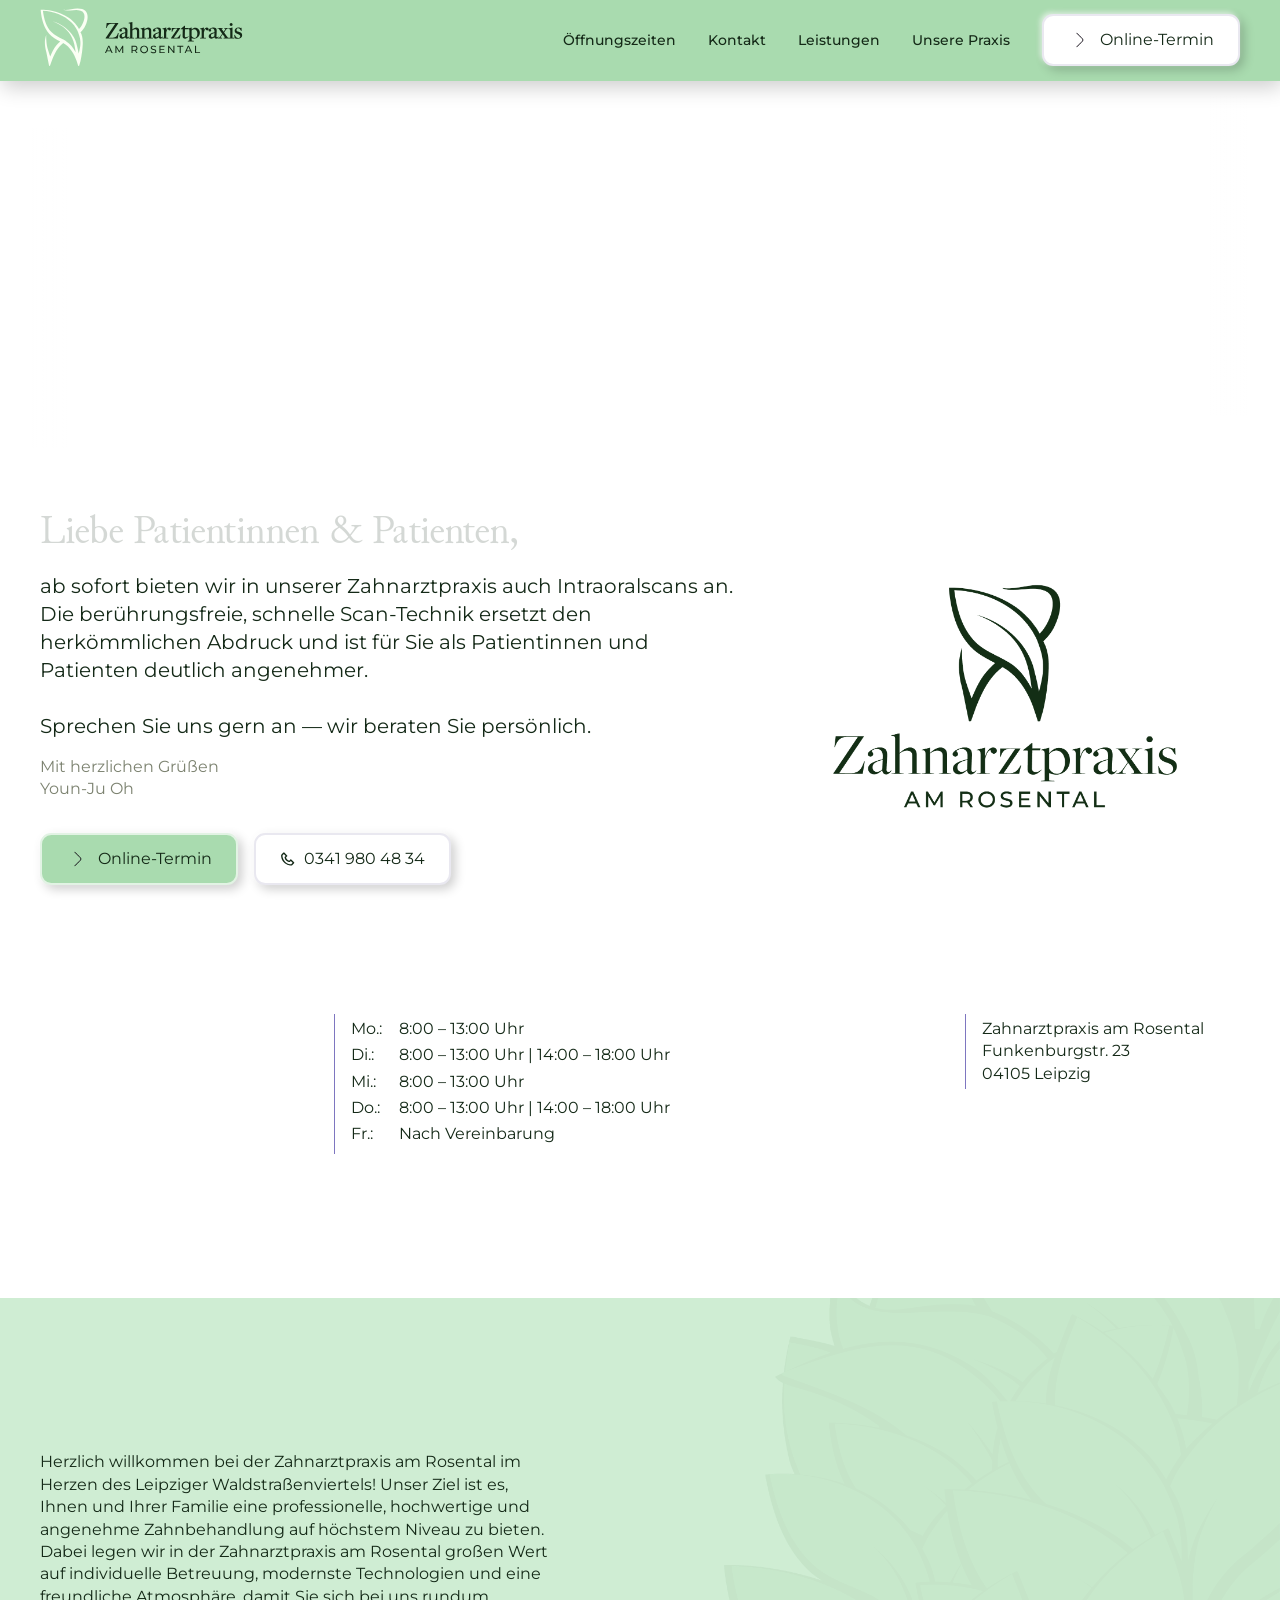
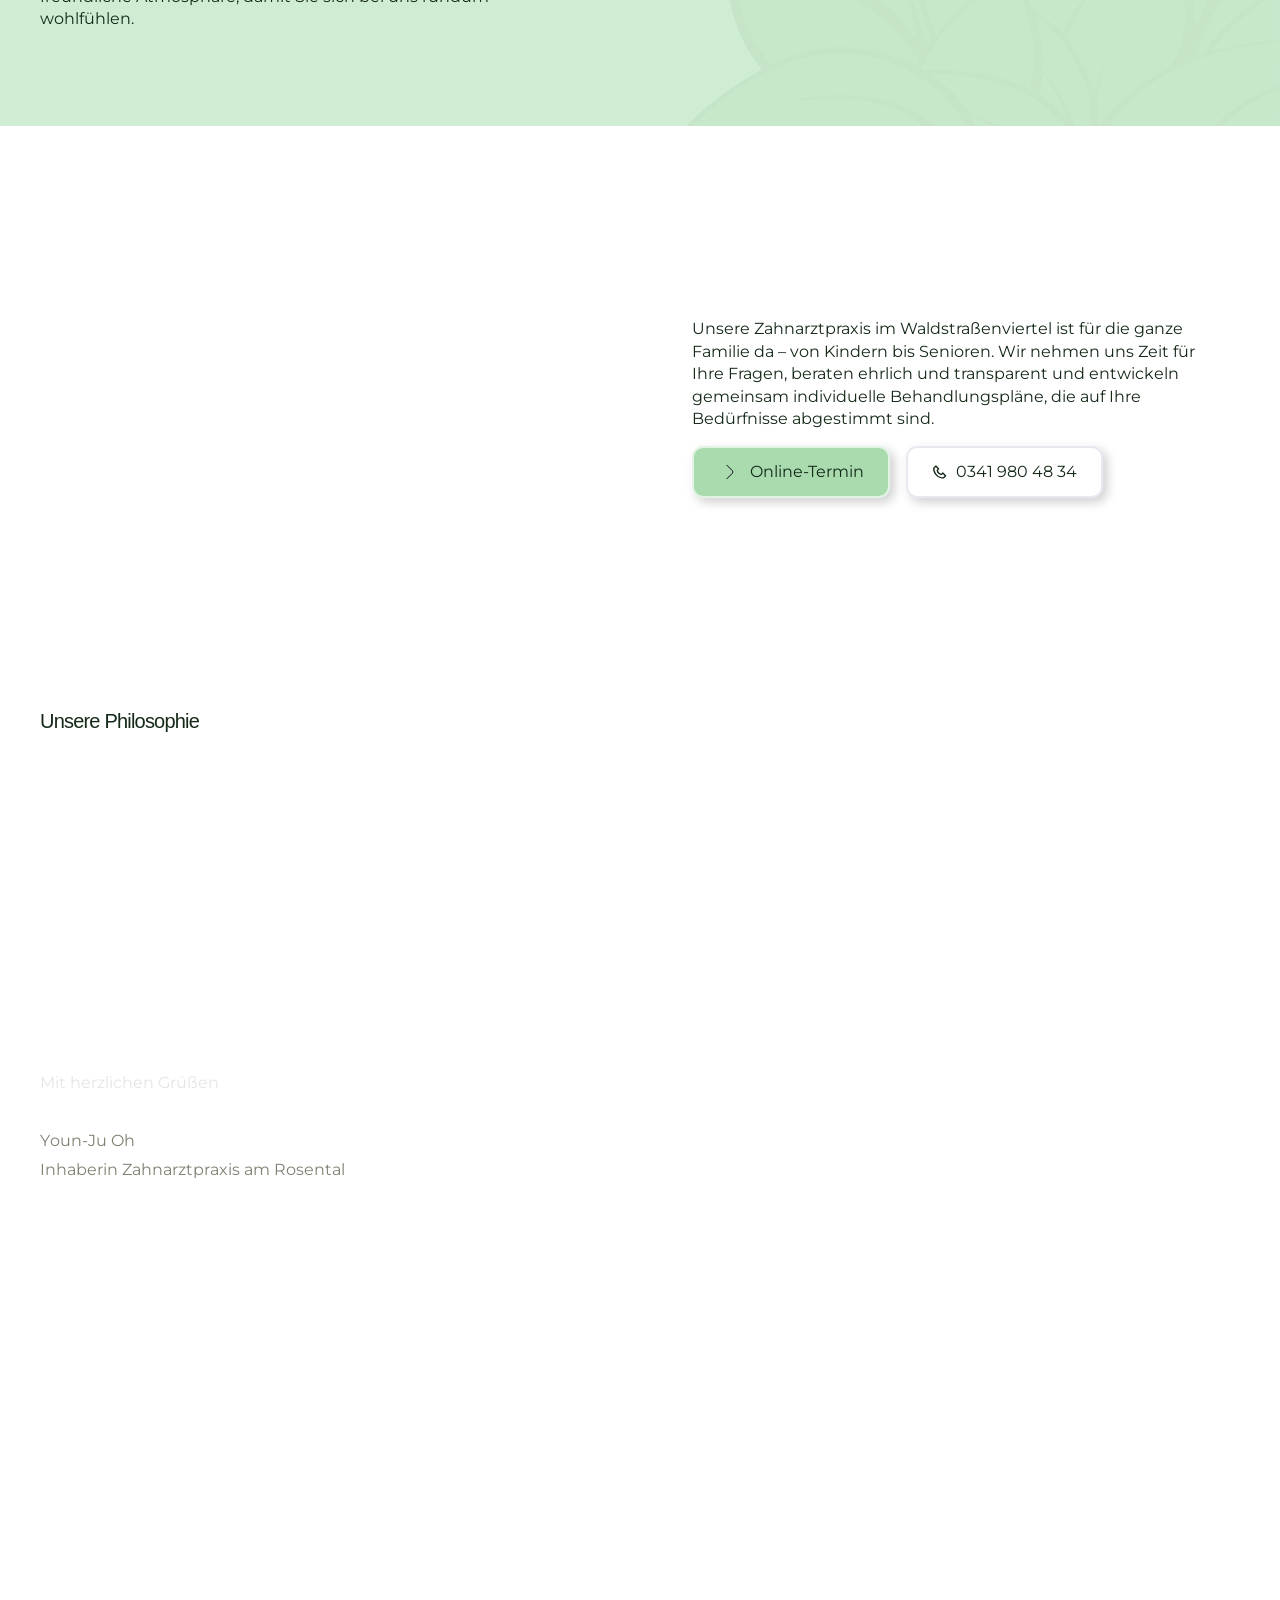
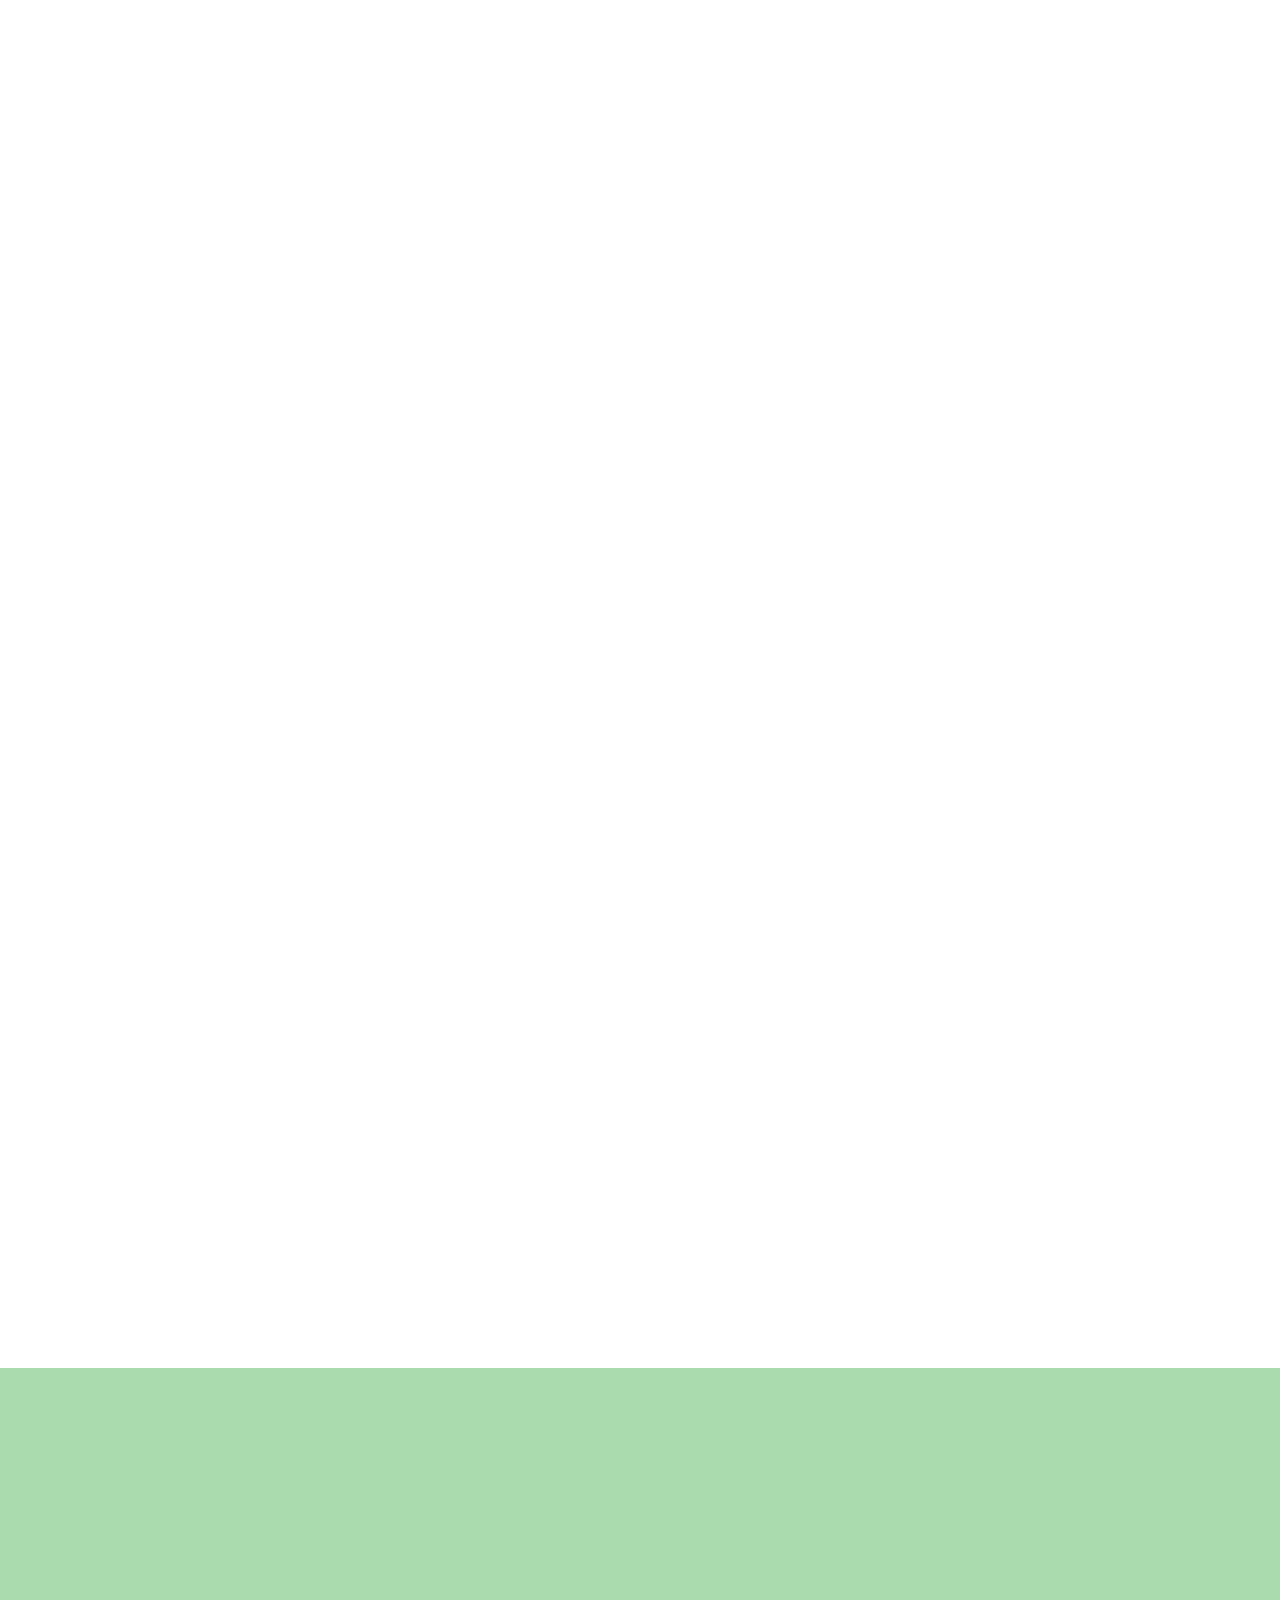
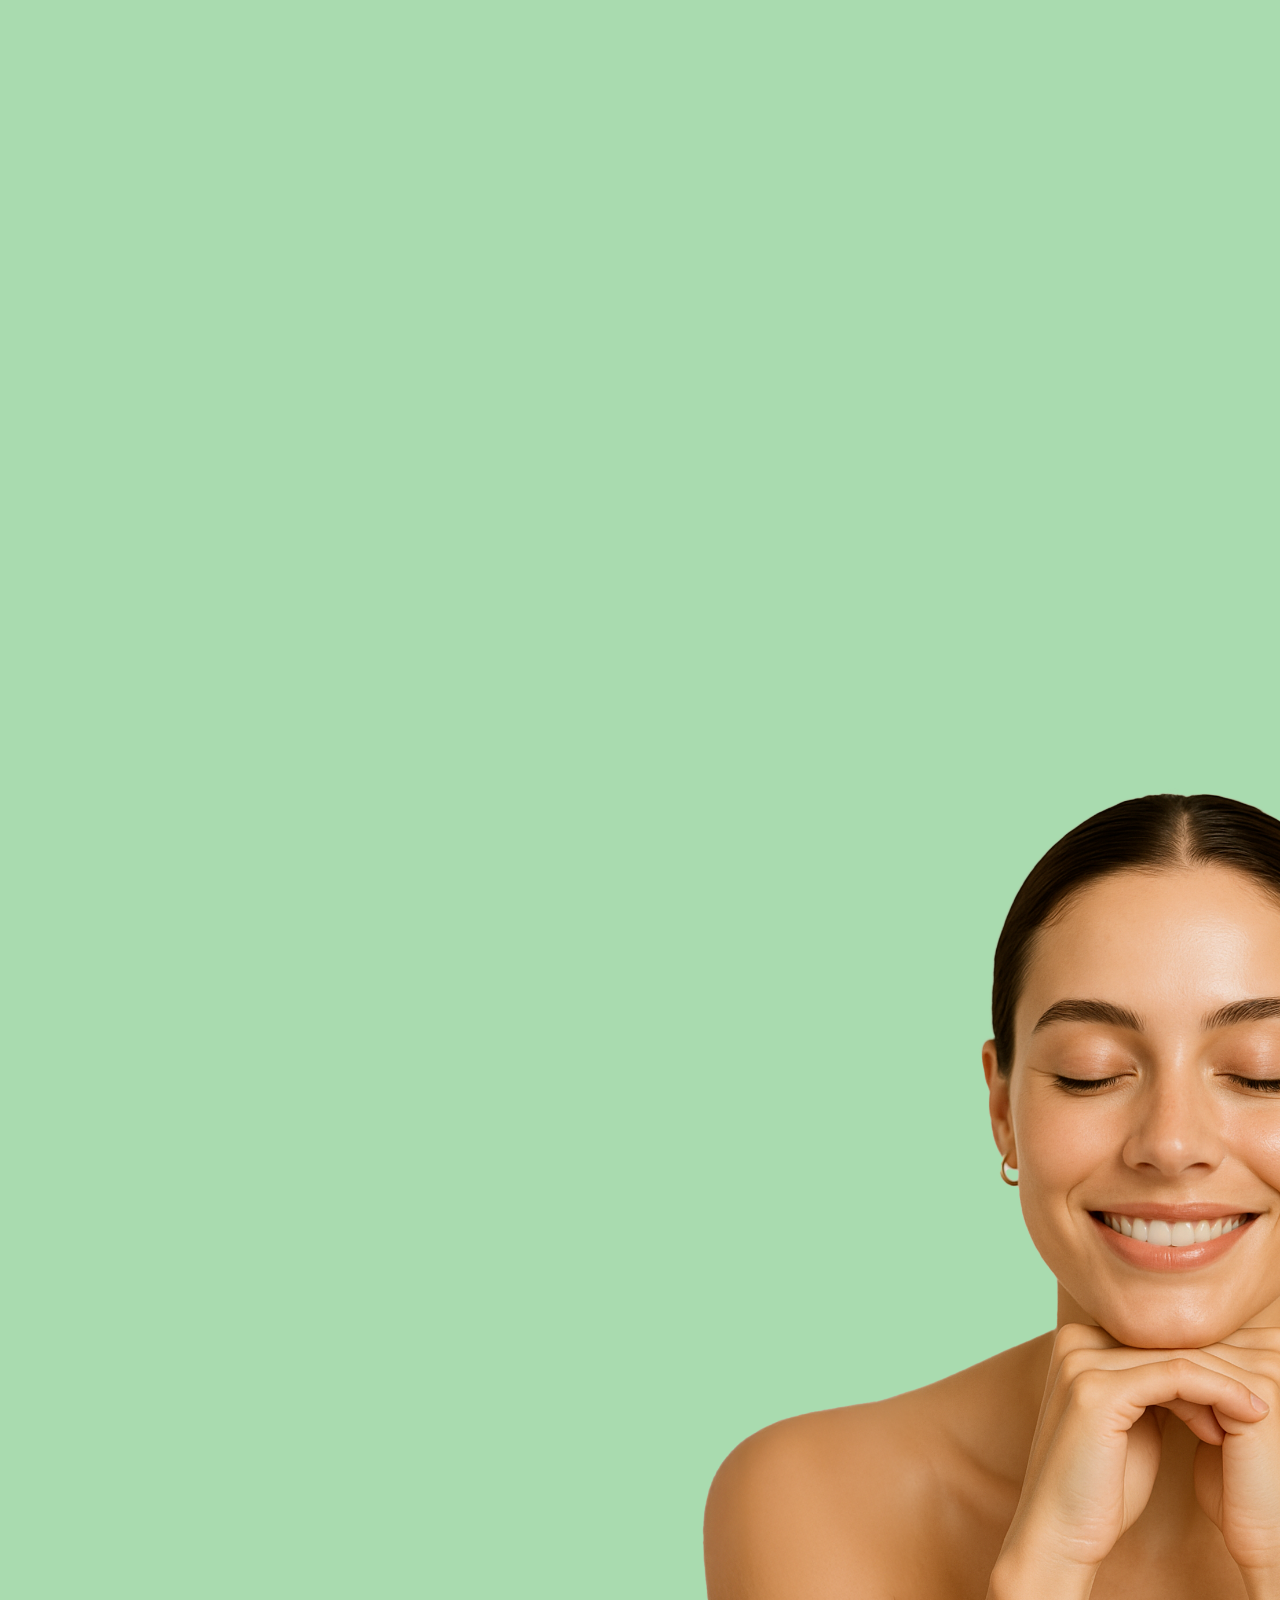
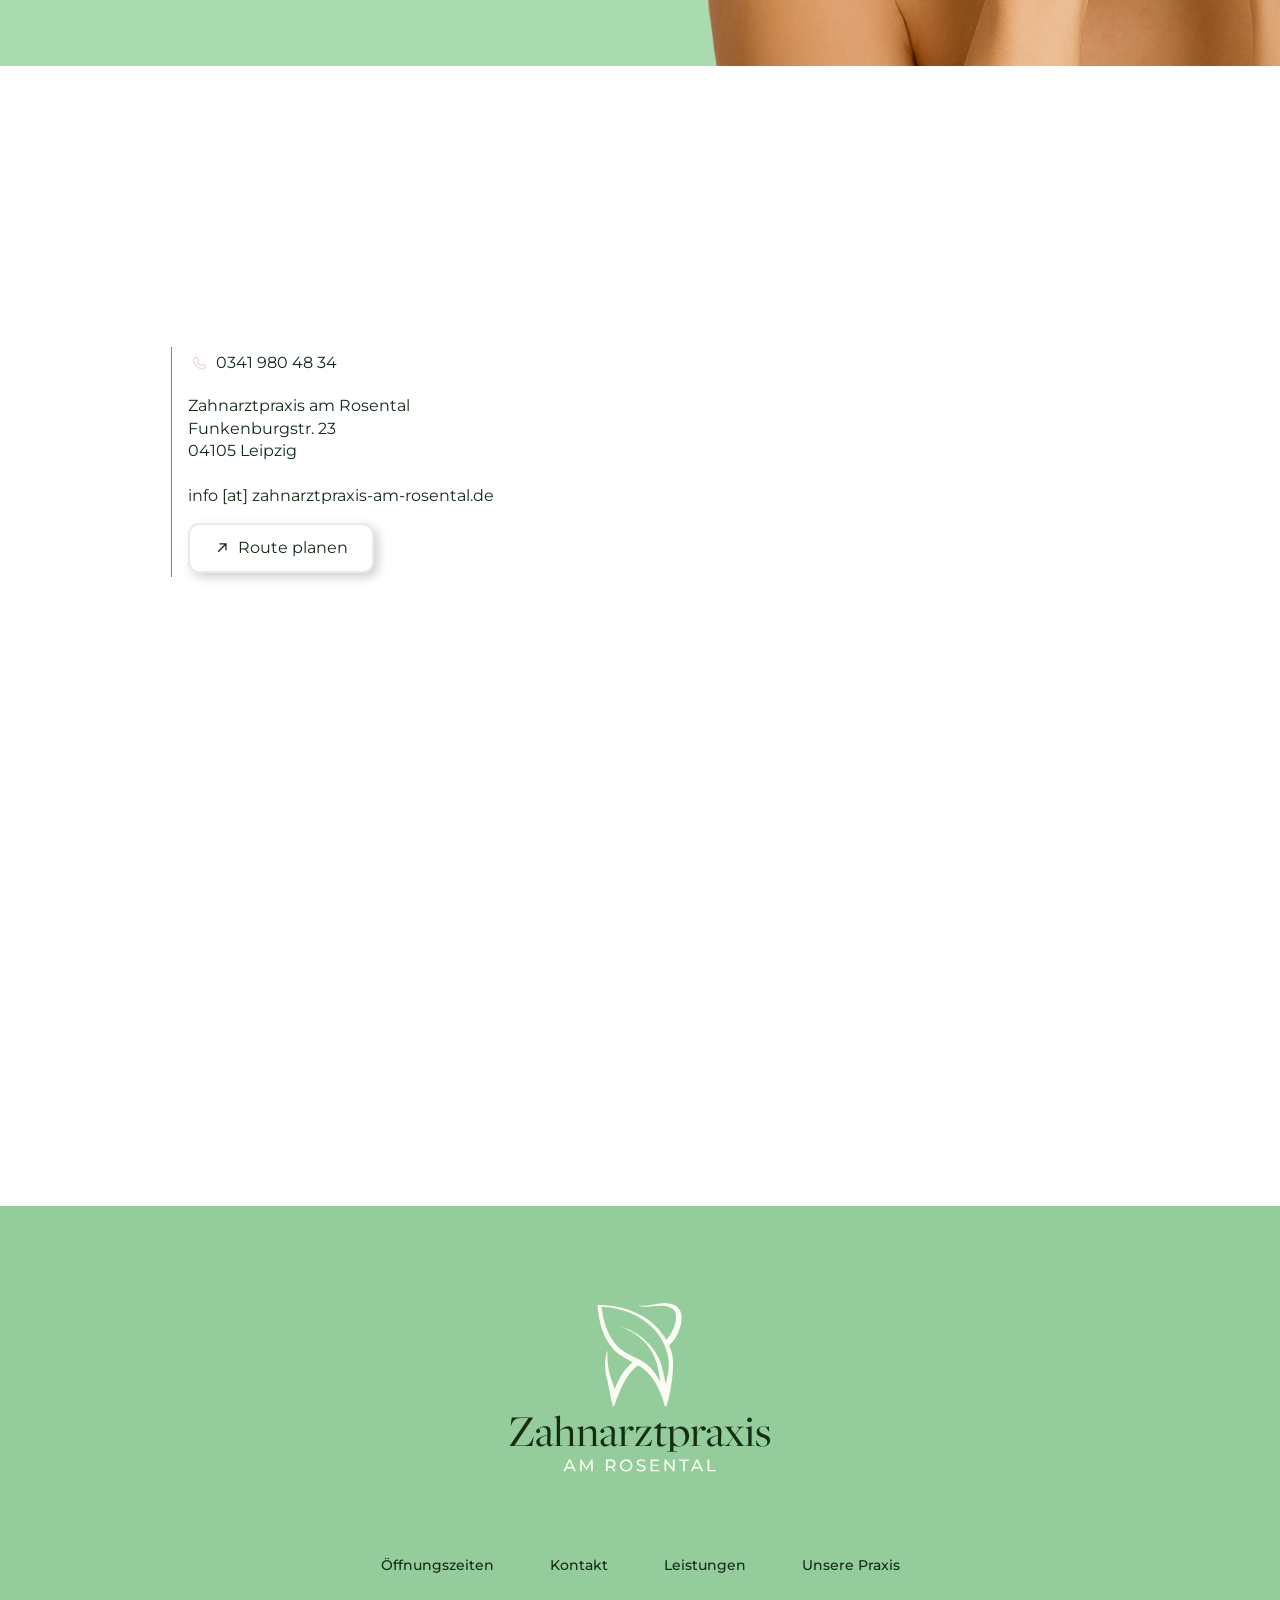
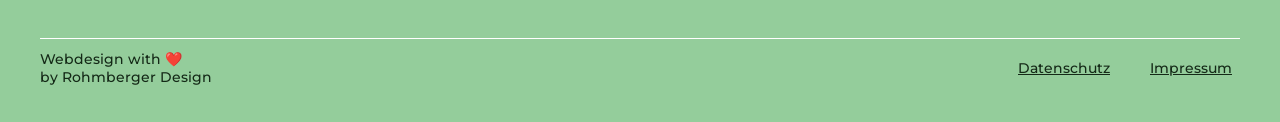
==== index.html @ cff0344f "Webflow-Export als statische Website aufsetzen Basis ist der offizielle Webflow-Code-Export der Zahn" ====
<!DOCTYPE html><!--  This site was created in Webflow. https://webflow.com  --><!--  Last Published: Mon Aug 17 2026 09:15:40 GMT+0000 (Coordinated Universal Time)  -->
<html data-wf-page="6a82d048ac87e1829b3b6030" data-wf-site="6a82d048ac87e1829b3b6051" lang="en">
<head>
  <meta charset="utf-8">
  <title>Zahnarztpraxis am Rosental | Zahnarzt im Waldstraßenviertel</title>
  <meta content="Die Zahnarztpraxis am Rosental ist im Herzen des Leipziger Waldstraßenviertels. Unser Ziel ist es, Ihnen und Ihrer Familie eine professionelle, hochwertige und angenehme Zahnbehandlung auf höchstem Niveau zu bieten. Dabei legen Frau Younju Oh und ihr Team in der Zahnarztpraxis in Leipzig großen Wert auf individuelle Betreuung, modernste Technologien und eine freundliche Atmosphäre, damit Sie sich bei uns rundum wohlfühlen." name="description">
  <meta content="Zahnarztpraxis am Rosental | Zahnarzt im Waldstraßenviertel" property="og:title">
  <meta content="Die Zahnarztpraxis am Rosental ist im Herzen des Leipziger Waldstraßenviertels. Unser Ziel ist es, Ihnen und Ihrer Familie eine professionelle, hochwertige und angenehme Zahnbehandlung auf höchstem Niveau zu bieten. Dabei legen Frau Younju Oh und ihr Team in der Zahnarztpraxis in Leipzig großen Wert auf individuelle Betreuung, modernste Technologien und eine freundliche Atmosphäre, damit Sie sich bei uns rundum wohlfühlen." property="og:description">
  <meta content="https://www.zahnarztpraxis-am-rosental.de/images/PR_Logo_3_og.avif" property="og:image">
  <meta content="Zahnarztpraxis am Rosental | Zahnarzt im Waldstraßenviertel" name="twitter:title">
  <meta content="Die Zahnarztpraxis am Rosental ist im Herzen des Leipziger Waldstraßenviertels. Unser Ziel ist es, Ihnen und Ihrer Familie eine professionelle, hochwertige und angenehme Zahnbehandlung auf höchstem Niveau zu bieten. Dabei legen Frau Younju Oh und ihr Team in der Zahnarztpraxis in Leipzig großen Wert auf individuelle Betreuung, modernste Technologien und eine freundliche Atmosphäre, damit Sie sich bei uns rundum wohlfühlen." name="twitter:description">
  <meta property="og:type" content="website">
  <meta content="summary_large_image" name="twitter:card">
  <meta content="width=device-width, initial-scale=1" name="viewport">
  <meta content="google-site-verification=1hcBsYMIhjd2qC-gcdHOceYIi62Rgdcv_vgJ9EeHTVs" name="google-site-verification">
  <meta content="Webflow" name="generator">
  <link href="css/normalize.css" rel="stylesheet" type="text/css">
  <link href="css/webflow.css" rel="stylesheet" type="text/css">
  <link href="css/zahnarztpraxis-am-rosenta-92b5088e8cdc2.webflow.css" rel="stylesheet" type="text/css">
  <style>@media (min-width:992px) {html.w-mod-js:not(.w-mod-ix) [data-w-id="70f352c4-85b5-3580-af21-0c6401326d90"] {-webkit-transform:translate3d(0%, 0, 0) scale3d(1, 1, 1) rotateX(0) rotateY(0) rotateZ(0) skew(0, 0);-moz-transform:translate3d(0%, 0, 0) scale3d(1, 1, 1) rotateX(0) rotateY(0) rotateZ(0) skew(0, 0);-ms-transform:translate3d(0%, 0, 0) scale3d(1, 1, 1) rotateX(0) rotateY(0) rotateZ(0) skew(0, 0);transform:translate3d(0%, 0, 0) scale3d(1, 1, 1) rotateX(0) rotateY(0) rotateZ(0) skew(0, 0);}}@media (max-width:991px) and (min-width:768px) {html.w-mod-js:not(.w-mod-ix) [data-w-id="70f352c4-85b5-3580-af21-0c6401326d90"] {-webkit-transform:translate3d(0%, 0, 0) scale3d(1, 1, 1) rotateX(0) rotateY(0) rotateZ(0) skew(0, 0);-moz-transform:translate3d(0%, 0, 0) scale3d(1, 1, 1) rotateX(0) rotateY(0) rotateZ(0) skew(0, 0);-ms-transform:translate3d(0%, 0, 0) scale3d(1, 1, 1) rotateX(0) rotateY(0) rotateZ(0) skew(0, 0);transform:translate3d(0%, 0, 0) scale3d(1, 1, 1) rotateX(0) rotateY(0) rotateZ(0) skew(0, 0);}}@media (max-width:767px) and (min-width:480px) {html.w-mod-js:not(.w-mod-ix) [data-w-id="70f352c4-85b5-3580-af21-0c6401326d90"] {-webkit-transform:translate3d(0%, 0, 0) scale3d(1, 1, 1) rotateX(0) rotateY(0) rotateZ(0) skew(0, 0);-moz-transform:translate3d(0%, 0, 0) scale3d(1, 1, 1) rotateX(0) rotateY(0) rotateZ(0) skew(0, 0);-ms-transform:translate3d(0%, 0, 0) scale3d(1, 1, 1) rotateX(0) rotateY(0) rotateZ(0) skew(0, 0);transform:translate3d(0%, 0, 0) scale3d(1, 1, 1) rotateX(0) rotateY(0) rotateZ(0) skew(0, 0);}}@media (max-width:479px) {html.w-mod-js:not(.w-mod-ix) [data-w-id="70f352c4-85b5-3580-af21-0c6401326d90"] {-webkit-transform:translate3d(0%, 0, 0) scale3d(1, 1, 1) rotateX(0) rotateY(0) rotateZ(0) skew(0, 0);-moz-transform:translate3d(0%, 0, 0) scale3d(1, 1, 1) rotateX(0) rotateY(0) rotateZ(0) skew(0, 0);-ms-transform:translate3d(0%, 0, 0) scale3d(1, 1, 1) rotateX(0) rotateY(0) rotateZ(0) skew(0, 0);transform:translate3d(0%, 0, 0) scale3d(1, 1, 1) rotateX(0) rotateY(0) rotateZ(0) skew(0, 0);}}</style>
  <script type="text/javascript">!function(o,c){var n=c.documentElement,t=" w-mod-";n.className+=t+"js",("ontouchstart"in o||o.DocumentTouch&&c instanceof DocumentTouch)&&(n.className+=t+"touch")}(window,document);</script>
  <link href="images/favicon.jpg" rel="shortcut icon" type="image/x-icon">
  <link href="images/webclip.jpg" rel="apple-touch-icon">
  <script async="" src="https://www.googletagmanager.com/gtag/js?id=G-JLC9ESFDT4"></script>
  <script type="text/javascript">window.dataLayer = window.dataLayer || [];function gtag(){dataLayer.push(arguments);}gtag('set', 'developer_id.dZGVlNj', true);gtag('js', new Date());gtag('config', 'G-JLC9ESFDT4');</script>
  <style>
* {
-webkit-font-smoothing: antialiased;
-moz-osx-font-smoothing: grayscale;
}
</style>
  <style>
[text-split] {opacity: 0;}
html.w-editor [text-split] {opacity: 1;}
.word {
	overflow: hidden;
  padding-bottom: 0.1em;
  margin-bottom: -0.1em;
  transform-origin: bottom;
}
</style>
  <script src="js/vendor/split-type.js"></script>
  <script src="js/vendor/gsap.min.js"></script>
  <script src="js/vendor/ScrollTrigger.min.js"></script>
  <script>
window.addEventListener("DOMContentLoaded", (event) => {
  // Split text into spans
  let typeSplit = new SplitType("[text-split]", {
    types: "words, chars",
    tagName: "span"
  });
  // Link timelines to scroll position
  function createScrollTrigger(triggerElement, timeline) {
    // Reset tl when scroll out of view past bottom of screen
    ScrollTrigger.create({
      trigger: triggerElement,
      start: "top bottom",
      onLeaveBack: () => {
        timeline.progress(0);
        timeline.pause();
      }
    });
    // Play tl when scrolled into view (60% from top of screen)
    ScrollTrigger.create({
      trigger: triggerElement,
      start: "top 80%",
      onEnter: () => timeline.play()
    });
  }
  $("[words-slide-up]").each(function (index) {
    let tl = gsap.timeline({ paused: true });
    tl.from($(this).find(".word"), { opacity: 0, yPercent: 50, duration: 0.5, ease: "back.out(2)", stagger: { amount: 0.5 } });
    createScrollTrigger($(this), tl);
  });
  $("[words-slide-from-right]").each(function (index) {
    let tl = gsap.timeline({ paused: true });
    tl.from($(this).find(".word"), { opacity: 0, x: "1em", duration: 0.6, ease: "power2.out", stagger: { amount: 0.2 } });
    createScrollTrigger($(this), tl);
  });
  $("[letters-slide-up]").each(function (index) {
    let tl = gsap.timeline({ paused: true });
    tl.from($(this).find(".char"), { opacity: 0, yPercent: 100, duration: 0.1, ease: "power1.out", stagger: { amount: 0.1 } });
    createScrollTrigger($(this), tl);
  });
  $("[scrub-each-word]").each(function (index) {
    let tl = gsap.timeline({
      scrollTrigger: {
        trigger: $(this),
        start: "top 90%",
        end: "top center",
        scrub: true
      }
    });
    tl.from($(this).find(".word"), { opacity: 0.2, duration: 0.2, ease: "power1.out", stagger: { each: 0.4 } });
  });
  // Avoid flash of unstyled content
  gsap.set("[text-split]", { opacity: 1 });
});
</script>
  <!--  Google tag (gtag.js)  -->
  <script async="" src="https://www.googletagmanager.com/gtag/js?id=G-JLC9ESFDT4"></script>
  <script>
  window.dataLayer = window.dataLayer || [];
  function gtag(){dataLayer.push(arguments);}
  gtag('js', new Date());
  gtag('config', 'G-JLC9ESFDT4');
</script>
  <style>
body {
  -webkit-font-smoothing: antialiased;
  -moz-osx-font-smoothing: grayscale;
}
</style>
</head>
<body>
  <div class="page-wrapper">
    <div class="styles w-embed">
      <style>
/* Make text look crisper and more legible in all browsers */
body {
  -webkit-font-smoothing: antialiased;
  -moz-osx-font-smoothing: grayscale;
  font-smoothing: antialiased;
  text-rendering: optimizeLegibility;
}
/* Focus state style for keyboard navigation for the focusable elements */
*[tabindex]:focus-visible,
  input[type="file"]:focus-visible {
   outline: 0.125rem solid #4d65ff;
   outline-offset: 0.125rem;
}
/* Get rid of top margin on first element in any rich text element */
.w-richtext > :not(div):first-child, .w-richtext > div:first-child > :first-child {
  margin-top: 0 !important;
}
/* Get rid of bottom margin on last element in any rich text element */
.w-richtext>:last-child, .w-richtext ol li:last-child, .w-richtext ul li:last-child {
	margin-bottom: 0 !important;
}
/* Prevent all click and hover interaction with an element */
.pointer-events-off {
	pointer-events: none;
}
/* Enables all click and hover interaction with an element */
.pointer-events-on {
  pointer-events: auto;
}
/* Create a class of .div-square which maintains a 1:1 dimension of a div */
.div-square::after {
	content: "";
	display: block;
	padding-bottom: 100%;
}
/* Make sure containers never lose their center alignment */
.container-medium,.container-small, .container-large {
	margin-right: auto !important;
  margin-left: auto !important;
}
/* 
Make the following elements inherit typography styles from the parent and not have hardcoded values. 
Important: You will not be able to style for example "All Links" in Designer with this CSS applied.
Uncomment this CSS to use it in the project. Leave this message for future hand-off.
*/
/*
a,
.w-input,
.w-select,
.w-tab-link,
.w-nav-link,
.w-dropdown-btn,
.w-dropdown-toggle,
.w-dropdown-link {
  color: inherit;
  text-decoration: inherit;
  font-size: inherit;
}
*/
/* Apply "..." after 3 lines of text */
.text-style-3lines {
	display: -webkit-box;
	overflow: hidden;
	-webkit-line-clamp: 3;
	-webkit-box-orient: vertical;
}
/* Apply "..." after 2 lines of text */
.text-style-2lines {
	display: -webkit-box;
	overflow: hidden;
	-webkit-line-clamp: 2;
	-webkit-box-orient: vertical;
}
/* Adds inline flex display */
.display-inlineflex {
  display: inline-flex;
}
/* These classes are never overwritten */
.hide {
  display: none !important;
}
@media screen and (max-width: 991px), 
  @media screen and (max-width: 767px), 
  @media screen and (max-width: 479px){
    .hide, .hide-tablet{
      display: none !important;
    }
  }
  @media screen and (max-width: 767px)
    .hide-mobile-landscape{
      display: none !important;
    }
  }
  @media screen and (max-width: 479px)
    .hide-mobile{
      display: none !important;
    }
  }
.margin-0 {
  margin: 0rem !important;
}
.padding-0 {
  padding: 0rem !important;
}
.spacing-clean {
padding: 0rem !important;
margin: 0rem !important;
}
.margin-top {
  margin-right: 0rem !important;
  margin-bottom: 0rem !important;
  margin-left: 0rem !important;
}
.padding-top {
  padding-right: 0rem !important;
  padding-bottom: 0rem !important;
  padding-left: 0rem !important;
}
.margin-right {
  margin-top: 0rem !important;
  margin-bottom: 0rem !important;
  margin-left: 0rem !important;
}
.padding-right {
  padding-top: 0rem !important;
  padding-bottom: 0rem !important;
  padding-left: 0rem !important;
}
.margin-bottom {
  margin-top: 0rem !important;
  margin-right: 0rem !important;
  margin-left: 0rem !important;
}
.padding-bottom {
  padding-top: 0rem !important;
  padding-right: 0rem !important;
  padding-left: 0rem !important;
}
.margin-left {
  margin-top: 0rem !important;
  margin-right: 0rem !important;
  margin-bottom: 0rem !important;
}
.padding-left {
  padding-top: 0rem !important;
  padding-right: 0rem !important;
  padding-bottom: 0rem !important;
}
.margin-horizontal {
  margin-top: 0rem !important;
  margin-bottom: 0rem !important;
}
.padding-horizontal {
  padding-top: 0rem !important;
  padding-bottom: 0rem !important;
}
.margin-vertical {
  margin-right: 0rem !important;
  margin-left: 0rem !important;
}
.padding-vertical {
  padding-right: 0rem !important;
  padding-left: 0rem !important;
}
</style>
      <style>
:root {
	--font-family-normal: font-normal-medium, 
  -apple-system,
  blinkmacsystemfont,
  avenir next,
  avenir,
  segoe ui,
  helvetica neue,
  helvetica,
  cantarell,
  ubuntu,
  roboto,
  noto,
  arial,
  sans-serif;
  --font-family-mono: font-mono-medium,
  menlo,
  consolas,
  monaco,
  liberation mono,
  lucida console,
  monospace;
  --font-size-h2: clamp(2rem, 1.0278rem + 2.2222vi, 3.25rem);
  --font-size-h3: clamp(1.375rem, 1.0833rem + 0.6667vi, 1.75rem);
  --size-48: clamp(2rem, 1.2222rem + 1.7778vi, 3rem);
  --size-64: clamp(2.5rem, 1.3333rem + 2.6667vi, 4rem);
  --size-80: clamp(3rem, 1.4444rem + 3.5556vi, 5rem);
  --size-96: clamp(4rem, 2.4444rem + 3.5556vi, 6rem);
  --size-120: clamp(5rem, 3.0556rem + 4.4444vi, 7.5rem);
  --size-144: clamp(6rem, 3.6667rem + 5.3333vi, 9rem);
  --z-below: -1;
  --z-above: 1;
  --z-header: 300;
  --z-preloader: 500;
  --grid-margin: clamp(1rem, 0.6111rem + 0.8889vi, 1.5rem);
  --grid-gutter: 0.5rem;
  --button-list-gutter: clamp(0.75rem, 0.1667rem + 1.3333vi, 1.5rem);
  --grid-columns: 12;
  --grid-column-width:  calc(((var(--vw, 1vw) * 100) - (2 * var(--grid-margin))) / var(--grid-columns) - (var(--grid-gutter) * (var(--grid-columns) - 1) / var(--grid-columns)));
}
/* critical css (needs to be load faster than stylesheet) */
html:not(.fonts-loaded.is-loaded) {
    cursor: wait;
}
.preloader {
	position: fixed;
  display: grid;
  place-content: center;
  top: 0;
  left: 0;
  width: 100%;
  height: 100%;
  z-index: var(--z-preloader);
  background-color: var(--color-background);
  transition: opacity 0.2s .15s cubic-bezier(0.215, 0.61, 0.355, 1);
}
.preloader::before {
  content: "";
  display: block;
  width: 1rem;
  height: 1rem;
  border: 1px solid color-mix(in hsl, var(--color), transparent 50%);
  border-radius: 50%;
  border-top-color: transparent;
  border-right-color: transparent;
  animation: spin 0.6s linear infinite;
  transition: opacity 0.15s cubic-bezier(0.215, 0.61, 0.355, 1);
}
html.fonts-loaded.is-loaded .preloader {
	opacity: 0;
  pointer-events: none;
}
html.fonts-loaded.is-loaded .preloader::before {
	opacity: 0;
}
.wf-design-mode .preloader,
.site-scrollbar .preloader {
	display: none;
}
.wf-design-mode .button-list {
	perspective: none;
}
/* To get this shitty padding-bottom/padding-right 75px bug removed */
.wf-design-mode .wf-empty,
.wf-editor-mode .wf-empty {
  padding: 0;
}
/* theme */
.u-theme-dark {
	--color: var(--ci-white);
  --color-background: var(--ci-black);
  --selection-foreground: var(--ci-black);
  --selection-background: var(--ci-yellow);
}
html {
	-webkit-font-smoothing: antialiased;
  -moz-osx-font-smoothing: grayscale;
  text-rendering: optimizelegibility;
  text-size-adjust: none;
}
::selection {
  background-color: var(--selection-background);
  color: var(--selection-foreground);
  text-shadow: none;
}
*:focus-visible:not(input, textarea, select) {
  outline: var(--color) auto 10px;
  outline-offset: 5px;
}
@media (prefers-reduced-motion: reduce) {
  *,
  *::after,
  *::before {
    animation-duration: 0.01ms !important;
    animation-iteration-count: 1 !important;
    scroll-behavior: auto !important;
    transition-duration: 0.01ms !important;
  }
}
.u-css {
	position: fixed;
  inset: 0 auto auto 0;
}
/* lenis css */
html.lenis, html.lenis body {
  height: auto
}
.lenis.lenis-smooth {
  scroll-behavior: auto !important
}
.lenis.lenis-smooth [data-lenis-prevent] {
  overscroll-behavior: contain
}
.lenis.lenis-stopped {
  overflow: hidden
}
.lenis.lenis-smooth iframe {
  pointer-events: none
}
.wf-empty[class*="--"] {
  padding: 0;
}
/* typography */
h1,
h2,
h3,
h4,
h5,
h6 {
  text-wrap: pretty;
  margin: 0;
  font-family: var(--font-family-normal); 
}
:is(.rich-text h1, .rich-text h2, .rich-text h3, .rich-text h4, .rich-text h5, .rich-text h6) {
	margin-top: var(--size-32);
}
.rich-text > *:first-child {
	margin-top: 0;
}
.rich-text code {
  font-family: inherit;
  font-size: inherit;
  background-color: var(--ci-beige);
  border-radius: var(--border-radius-3);
  padding: 0 0.1875rem;
  box-decoration-break: clone;
  -webkit-box-decoration-break: clone;
}
/* link */
.link[target="_blank"]::after {
	content: "";
  display: block;
  background-color: var(--color-accent);
  mask: url("images/icon-external.svg") no-repeat 50% 50%;
	height: 0.625rem;
  width: 0.625rem;
}
.rich-text a[target="_blank"]::after {
	content: "";
  display: inline-block;
  background-color: currentColor;
  mask: url("images/icon-external.svg") no-repeat 50% 50%;
	height: 0.625rem;
  width: 0.625rem;
  margin-left: 0.25rem;
}
/* header */
html:not(.fonts-loaded.is-loaded) .header {
	transition: 0s;
}
.has-scrolled .header .tag.is-left {
	transform: translateY(calc(var(--size-48) * -1)) translateX(var(--size-4));
}
.has-scrolled .header .tag.is-right {
	transform: translateY(calc(var(--size-48) * -1)) translateX(calc(var(--size-4) * -1));
}
@media screen and (min-width: 992px) {
	.has-scrolled .header .island {
    transform: translateY(calc(var(--size-48) * -1));
    transition-delay: .1s;
  }
}
.tag {
	--tag-speed: 0.3s;
  --tag-ease: cubic-bezier(0.34, 2.27, 0.64, 1);
  transition: transform .45s cubic-bezier(.2,1,.29,1);
}
.tag__text .char {
	position: relative;
  transition: transform var(--tag-speed) var(--tag-ease);
}
.tag__text .char::after {
	content: "";
  display: block;
  position: absolute;
  inset: -0.5rem 0;
}
.tag__text .char:hover {
	transform: translateY(-0.25rem);
}
.tag__text .char:hover + .char,
.tag__text .char:has(+ .char:hover) {
	transform: translateY(-0.125rem);
}
.tag__text .char:hover::after {
	transform: translateY(0.25rem);
}
.tag__text .char:hover + .char::after,
.tag__text .char:has(+ .char:hover)::after {
	transform: translateY(0.125rem);
}
.tag.is-left .icon {
	animation: tag-icon-left 9s cubic-bezier(.21, 1, .34, 1) infinite;
  animation-delay: 2s;
}
/* delay in animation made with https://waitanimate.wstone.uk/ */
@keyframes tag-icon-left {
	0% {
    transform: rotate(0deg)scale(1);
  }
  5.556% {
    transform: rotate(360deg)scale(0.5);
  }
  11.111% {
    transform: rotate(0deg)scale(1);
  }
  100% {
    transform: rotate(0deg)scale(1);
  }
}
.tag.is-right .icon {
	animation: tag-icon-right 9s cubic-bezier(.21, 1, .34, 1) infinite;
  animation-delay: 2s;
}
/* delay in animation made with https://waitanimate.wstone.uk/ */
@keyframes tag-icon-right {
	0% {
    transform: rotate(0deg)scale(1);
  }
  5.556% {
    transform: rotate(-360deg)scale(0.5);
  }
  11.111% {
    transform: rotate(0deg)scale(1);
  }
  100% {
    transform: rotate(0deg)scale(1);
  }
}
.tag__inner.is-header {
	animation: header-blink-background 7.5s cubic-bezier(0.215, 0.61, 0.355, 1) normal infinite;
}
.tag__inner.is-header::after {
	content: "";
  display: block;
  position: absolute;
  inset: -0.5rem;
  z-index: var(--z-below);
}
@keyframes header-blink-background {
	0% {
    background-color: var(--color-accent-pink);
	}
  33.33% {
  	background-color: var(--color-accent);
  }
  66.66% {
  	background-color: var(--color-accent-violet);
  }
	100% {
		background-color: var(--color-accent-pink);
	}
}
/* header preview animation */
/* inspiration source: https://populous.com/staff by Locomotive */
.preview {
	display: none;
}
@media (hover: hover) and (pointer: fine) and (prefers-reduced-motion: no-preference) {
  .preview {
    --preview-speed: 0.45s;
    --preview-ease: cubic-bezier(0.215, 0.61, 0.355, 1);
    --preview-fall-ease: cubic-bezier(.4, 0, .1, 1);
    display: block;
  }
  .preview__figure:not(.is-active) {
    visibility: hidden;
    transition: visibility 0s linear var(--preview-speed);
    animation: figure-preview var(--preview-speed) var(--preview-ease), figure-preview-out var(--preview-speed) var(--preview-fall-ease);
  }
  .preview__figure.stop-animations {
    clip-path: inset(100% 0 0 0);
    animation: none !important;
  }
  .preview__figure.is-active {
    transform: translate3d(0, 0, 0);
    animation: figure-preview var(--preview-speed) var(--preview-ease);
    animation-play-state: running;
  }
}
@keyframes figure-preview {
	0% {
    clip-path: inset(100% 0 0 0);
	} 
  100% {
    clip-path: inset(0 0 0 0);
	}
}
@keyframes figure-preview-out {
	0% {
    transform: translate3d(0, 0, 0);
    opacity: 1;
	}
  75% {
  	opacity: 0;
  }
	100% {
    transform: translate3d(0, 1.5rem, 0) perspective(45rem) translateZ(0) rotateX(45deg);
    opacity: 0;
	}
}
/* helper classes */
.u-screen-reader-text {
	position: absolute !important;
  overflow: hidden;
  clip: rect(0 0 0 0);
  margin: 0;
  padding: 0;
  width: 1px;
  height: 1px;
  border: 0;
}
/* digital clock */
.footer__colon {
	animation: colon-blink 0.9s step-start infinite;
}
@keyframes colon-blink {
  50% {
    opacity: 0;
  }
}
.footer__hours span,
.footer__minutes span {
	top: 0;
	position: absolute;
  transition: opacity 0.2s cubic-bezier(0.215, 0.61, 0.355, 1), filter 0.2s cubic-bezier(0.215, 0.61, 0.355, 1);
  filter: blur(4px);
  opacity: 0;
}
.footer__hours span.is-shown,
.footer__minutes span.is-shown {
  filter: blur(0);
  opacity: 1;
}
.footer__hours span.is-hidden,
.footer__minutes span.is-hidden {
  filter: blur(4px);
  opacity: 0;
}
/* back to top button */
.footer__to-top-button {
	--transform-speed: 0.25s;
  --transform-ease: cubic-bezier(0.34, 2.27, 0.64, 1);
  --color-speed: 0.25s;
  --color-ease: cubic-bezier(0.215, 0.61, 0.355, 1);
}
.footer__to-top-button::after {
	content: "";
  display: block;
  position: absolute;
  inset: -0.5rem;
}
.footer__to-top-button-text {
	transition: color var(--color-speed) var(--color-ease);
}
.footer__to-top-button .icon:nth-child(1) {
	transition: transform var(--transform-speed) var(--transform-ease), color var(--color-speed) var(--color-ease);
}
.footer__to-top-button .icon:nth-child(2) {
	transition: transform var(--transform-speed) var(--transform-ease), color var(--color-speed) var(--color-ease);
}
.footer__to-top-button .icon:nth-child(3) {
	transition: transform var(--transform-speed) var(--transform-ease), color var(--color-speed) var(--color-ease);
}
@media (hover: hover) and (pointer: fine) {
  .footer__to-top-button:hover .footer__to-top-button-text,
  .footer__to-top-button:focus-visible .footer__to-top-button-text {
    color: var(--color-accent);
  }
  .footer__to-top-button:hover .icon:nth-child(1),
  .footer__to-top-button:focus-visible .icon:nth-child(1) {
    color: var(--color-accent);
    transform: translate3d(0.25rem, 0, 0);
    transition: transform var(--transform-speed) 0.07s var(--transform-ease), color var(--color-speed) 0.07s var(--color-ease);
  }
  .footer__to-top-button:hover .icon:nth-child(2),
  .footer__to-top-button:focus-visible .icon:nth-child(2) {
    color: var(--color-accent);
    transform: translate3d(0.25rem, 0, 0);
    transition: transform var(--transform-speed) 0.14s var(--transform-ease), color var(--color-speed) 0.14s var(--color-ease);
  }
  .footer__to-top-button:hover .icon:nth-child(3),
  .footer__to-top-button:focus-visible .icon:nth-child(3) {
    color: var(--color-accent);
    transform: translate3d(0.25rem, 0, 0);
    transition: transform var(--transform-speed) 0.21s var(--transform-ease), color var(--color-speed) 0.21s var(--color-ease);
  }
}
/* accordion */
.accordion {
	--animation-ease: cubic-bezier(0.215, 0.61, 0.355, 1);
  --animation-speed: 0.3s;
  --opacity-ease: cubic-bezier(0.215, 0.61, 0.355, 1);
  --opacity-speed: 0.15s;
  --transform-ease: cubic-bezier(0.34, 1.64, 0.64, 1);
  --transform-speed: 0.25s;
}
.accordion__details::after {
	content: "";
  display: block;
  position: absolute;
  height: 1px;
  background-color: var(--color);
  bottom: 0;
  width: 100%;
  margin-left: calc(var(--grid-margin) * -1);
  margin-right: calc(var(--grid-margin) * -1);
  padding-left: var(--grid-margin);
  padding-right: var(--grid-margin);
}
.accordion__details.is-active .accordion__content-inner {
	animation: accordion-fade-in var(--animation-speed) var(--animation-ease) both;
  animation-delay: 0.1s;
}
.accordion__details.is-active .accordion__icon-wrap .icon:nth-child(1),
.accordion__details .accordion__icon-wrap .icon:nth-child(2),
.accordion__summary::-webkit-details-marker {
	display: none;
}
.accordion__details.is-active .accordion__icon-wrap .icon:nth-child(2) {
	display: block;
}
.accordion__tag {
	display: none;
	opacity: 0;
  transition: opacity var(--opacity-speed) var(--opacity-ease), transform var(--transform-speed) var(--transform-ease);
  transform: translate3d(0.5rem, 0, 0) scale(0.8);
  transform-origin: center right;
  filter: blur(3px);
}
@media (hover: hover) and (pointer: fine) {
	.accordion__tag {
  	display: block;
  }
  .accordion__details:not(.is-active) .accordion__summary:hover .accordion__tag:nth-child(1),
  .accordion__details:not(.is-active) .accordion__summary:focus-visible .accordion__tag:nth-child(1),
  .accordion__details.is-active .accordion__summary:hover .accordion__tag:nth-child(2),
  .accordion__details.is-active .accordion__summary:focus-visible .accordion__tag:nth-child(2) {
    opacity: 1;
    transform: translate3d(0, 0, 0) scale(1);
    filter: blur(0);
  }
}
@keyframes accordion-fade-in {
  0% {
    opacity: 0;
  }
  100% {
    opacity: 1;
  }
}
/* accordion in view scroll animation */
@media screen and (prefers-reduced-motion: no-preference) {
  .accordion__details::after {
    scale: 0 1;
    transform-origin: left center;
    transition: scale .5s cubic-bezier(.42, 0, .58, 1);
    transition-delay: calc(.08s * var(--index));
  }
  .faq.is-inview .accordion__details::after {
  	scale: 1 1;
  }
  .wf-design-mode .accordion__details::after,
  .wf-editor-mode .accordion__details::after {
  	scale: 1 1;
  }
}
/* character animation */
.hero__character-wrap::after {
	content: "";
  display: block;
  position: absolute;
  bottom: 0;
  right: calc(var(--grid-margin) + var(--size-64));
  width: calc(3.5625rem + var(--size-16));
  height: calc(4.5rem + var(--size-16));
}
.hero__character-wrap.is-active .hero__character {
	display: none;
}
.hero__character-wrap.is-active .hero__character.is-jumping {
	display: block;
}
@media (prefers-reduced-motion: no-preference) {
	.hero__character.is-jumping {
  	bottom: var(--size-48);	
  }
  .hero__character-wrap.is-active .hero__character.is-jumping .hero__character-inner {
    animation: character-jumping 0.4s cubic-bezier(.2, .5, .5, 1) infinite alternate;
  }
}
.hero__character-wrap.is-active .hero__character.is-jumping .hero__character-img {
  animation: character-jumping-sprite 0.8s steps(10) infinite;
}
.hero__character-img {
	animation: character-sprite 0.6s steps(8) infinite;
}
@keyframes character-sprite {
  from { left: 0; }
  to { left: -28.5rem; }
}
@keyframes character-jumping-sprite {
  from { left: 0; }
  to { left: -35.625rem; }
}
@keyframes character-jumping {   
  0% { transform: translate3d(0, var(--size-48), 0) rotate(0);}
  100% { transform: translate3d(0, 0, 0) rotate(-4deg);}
}
/* hero subline character hover animation */
.hero__subline {
	transition: opacity 0.15s cubic-bezier(0.215, 0.61, 0.355, 1);
}
.hero__subline.is-gradient {
	--bg-size: 200%;
  background: linear-gradient(to right, color-mix(in hsl, var(--color), transparent 50%) 20%, var(--color) 40%, var(--color) 60%, color-mix(in hsl, var(--color), transparent 50%) 80%) 0 0 / var(--bg-size) 100%;
  color: transparent;
  background-clip: text;
  -webkit-background-clip: text;
  opacity: 0;
  transition: opacity 0.15s cubic-bezier(0.215, 0.61, 0.355, 1);
  animation: move-bg 1.5s linear forwards infinite;
  animation-play-state: paused;
}
@media (hover: hover) and (pointer: fine) and (prefers-reduced-motion: no-preference) {
  .hero:has(.hero__character-wrap:hover) .hero__subline {
    opacity: 0;
  }
  .hero:has(.hero__character-wrap:hover) .hero__subline.is-gradient {
  	opacity: 1;
    animation-play-state: running;
  }
  @keyframes move-bg {
    to {
      background-position: var(--bg-size) 0;
    }
  }
}
/* hero scroll animation */
@media screen and (prefers-reduced-motion: no-preference) {
	html.is-loaded.fonts-loaded .hero__container {
  	transform: translate3d(0, calc(var(--size-144) * var(--progress)), 0);
    opacity: calc(1 - var(--progress));
  }
}
/* button list scroll animation */
@media screen and (prefers-reduced-motion: no-preference) {
	.button-list__item:nth-child(3n+1) {
  	--start-at: .4;
	}
  .button-list__item:nth-child(3n+2) {
    --start-at: .2;
  }
  .button-list__item:nth-child(3n) {
    --start-at: 0;
  }
	html.is-loaded.fonts-loaded .button-list__item {
  		/* Scale progress to ensure it reaches 1 */
      --scaled-progress: calc((var(--progress) - var(--start-at)) / (1 - var(--start-at)));
      /* Clamp between 0 and 1 */
      --final-progress: clamp(0, var(--scaled-progress), 1);
      transform: translate3d(0, calc(-5rem * var(--final-progress)), 0);
      opacity: calc(1 - var(--final-progress));
  }
}
@media screen and (max-width: 992px) and (prefers-reduced-motion: no-preference) {
	html.is-loaded.fonts-loaded .button-list__item {
      transform: translate3d(0, calc(-3rem * var(--progress)), 0);
      opacity: calc(1 - var(--progress));
  }
}
/* island mobile disappear when footer is visible */
@media screen and (max-width: 992px) {
	.header__col.is-between {
  	transition: opacity .2s cubic-bezier(.42, 0, .58, 1);
  }
	html:has(.footer.is-inview) .header__col.is-between {
    opacity: 0;
    pointer-events: none;
  }
}
/* follow island */
.island {
	--smooth-ease: cubic-bezier(.42, 0, .58, 1);
  --width-ease: cubic-bezier(.32, .72, 0, 1);
  --elastic-ease-out: linear(
    0,
    0.5737 7.6%,
    0.8382 11.87%,
    0.9463 14.19%,
    1.0292 16.54%,
    1.0886 18.97%,
    1.1258 21.53%,
    1.137 22.97%,
    1.1424 24.48%,
    1.1423 26.1%,
    1.1366 27.86%,
    1.1165 31.01%,
    1.0507 38.62%,
    1.0219 42.57%,
    0.9995 46.99%,
    0.9872 51.63%,
    0.9842 58.77%,
    1.0011 81.26%,
    1
  );
  transition: transform .45s cubic-bezier(.2,1,.29,1);
}
/* start state */
.island__link {
	width: 1.625rem;
  transition: width .35s var(--width-ease), transform .35s var(--width-ease);
  transform: translateZ(0) perspective(1px);
}
.island__link-text {
	opacity: 0;
  transition: transform .15s var(--smooth-ease), opacity .15s var(--smooth-ease), filter .15s var(--smooth-ease);
  transform: scale(.8) translateZ(0) perspective(1px);
  filter: blur(5px);
  transform-origin: right center;
}
.island__link-background {
	opacity: 0;
  transition: transform .15s var(--smooth-ease), opacity .15s var(--smooth-ease);
  transform: scale(.8, .7) translateZ(0);
}
/* hover state */
.island__link:hover,
.island__link:focus-visible {
	width: var(--width);
  transform: translateZ(0) rotate(0.01deg) perspective(1px);
}
.island__link:focus-visible {
	outline: none;
}
.island__link:focus-visible .island__link-background {
	box-shadow: inset 0 0 0 .0625rem var(--color-background);
}
.island__link:hover .island__link-text,
.island__link:focus-visible .island__link-text {
	transition: transform .2s var(--smooth-ease), opacity .2s var(--smooth-ease), filter .2s var(--smooth-ease);
	opacity: 1;
  transform: scale(1) translateZ(0) rotate(0.02deg) perspective(1px);
  filter: blur(0);
}
.island__link:hover .island__link-background,
.island__link:focus-visible .island__link-background {
	transition: transform .2s var(--smooth-ease), opacity .2s var(--smooth-ease);
	opacity: 1;
  transform: scale(1, 1) translateZ(0); 
}
/* call to action button adjustments */
.button-blur-lift.is-big .button-blur-lift__letter:nth-child(2),
.button-blur-lift.is-big .button-blur-lift__letter:nth-child(3),
.button-blur-lift.is-big .button-blur-lift__hover-letter:nth-child(2),
.button-blur-lift.is-big .button-blur-lift__hover-letter:nth-child(3) {
	-webkit-text-stroke: 0.125px var(--color-accent); /* because we are overlapping letters, the font gets thicker. This helps remove the thickness */
}
.button-blur-lift.is-big .button-blur-lift__letter-outer {
	--spread-factor: calc((var(--index-outer) - 1.5) * .0625rem); /* 1.5 because we have 3 Words 3/2 */
  --rotation: calc((var(--index-outer) - 1.5) * 2deg); /* 1.5 because we have 3 Words 3/2 */
}
.button-blur-lift.is-big .button-blur-lift__hover-letter-outer {
	--spread-factor: calc((var(--index-outer) - 1.5) * .0625rem); /* 1.5 because we have 3 Words 3/2 */
  --rotation: calc((var(--index-outer) - 1.5) * -2deg); /* 1.5 because we have 3 Words 3/2 */
}
.button-blur-lift.is-big .button-blur-lift__hover-letter {
  transform: translate3d(var(--spread-factor), 3.25rem, 0) rotate(var(--rotation));
}
/* star animation */
.button-blur-lift.is-big .button-blur-lift__icon {
	opacity: 0;
	translate: calc(4rem * var(--index)) 0 0;
  rotate: calc(125deg * var(--index));
  transition: translate .85s var(--elastic-ease-out), rotate .75s var(--elastic-ease-out), opacity .2s ease-out;
  animation: call-to-action-color-change 3.5s cubic-bezier(0.215, 0.61, 0.355, 1) normal infinite;
}
@keyframes call-to-action-color-change {
	0% {
    color: var(--color-accent-pink);
	}
  33.33% {
  	color: var(--color-accent-violet);
  }
  66.66% {
  	color: var(--color-accent);
  }
	100% {
		color: var(--color-accent-pink);
	}
}
@media (hover: hover) and (pointer: fine) {
	.button-blur-lift.is-big:hover .button-blur-lift__letter,
  .button-blur-lift.is-big:focus-visible .button-blur-lift__letter {
  	transform: translate3d(var(--spread-factor), -3.25rem, 0) rotate(var(--rotation));
  }
  .button-blur-lift.is-big:hover .button-blur-lift__icon,
  .button-blur-lift.is-big:focus-visible .button-blur-lift__icon {
  	translate: 0 0 0;
  	rotate: 0deg;
    opacity: 1;
  }
}
/* call to action focus */
.call-to-action {
	--ease: cubic-bezier(.21, 1, .34, 1);
  --text-ease: cubic-bezier(0.215, 0.61, 0.355, 1);
  --speed: 0.45s;
  --speed-fast: 0.3s;
  --speed-faster: 0.15s;
  --border-stroke: 0.0625rem;
  --border-color: #0000 90deg, var(--color) 0;
  --border-width: 2.5rem 2.5rem border-box no-repeat;
}
.call-to-action__inner::before {
  content: "";
  display: block;
  position: absolute;
  inset: 0;
  background: conic-gradient(from 90deg at top var(--border-stroke) left var(--border-stroke), var(--border-color)) 0 0 / var(--border-width), conic-gradient(from 180deg at top var(--border-stroke) right var(--border-stroke), var(--border-color)) 100% 0 / var(--border-width), conic-gradient(from 0deg at bottom var(--border-stroke) left var(--border-stroke), var(--border-color)) 0 100% / var(--border-width), conic-gradient(from -90deg at bottom var(--border-stroke) right var(--border-stroke), var(--border-color)) 100% 100% / var(--border-width);  
  transition: transform var(--speed) var(--ease), filter var(--speed-fast) var(--ease), opacity var(--speed) var(--ease);
  pointer-events: none;
}
.call-to-action:has(.button-blur-lift.is-big:hover) .call-to-action__inner::before,
.call-to-action:has(.button-blur-lift.is-big:focus-visible) .call-to-action__inner::before {
	transform: scale(.975);
}
</style>
    </div>
    <div data-collapse="medium" data-animation="default" data-duration="400" data-easing="ease-out" data-easing2="ease-in" data-w-id="b5e80f8b-8651-ad18-12ef-b7cf09768f83" role="banner" class="nav-primary_component shadow-medium w-nav">
      <div class="nav-primary_container">
        <a href="index.html" aria-current="page" class="nav-primary_logo-link w-nav-brand w--current">
          <div class="nav1_logo w-embed"><svg xmlns="http://www.w3.org/2000/svg" width="100%" height="100%" viewbox="0 0 50 61" fill="none">
              <path d="M38.8499 0.57786C33.7935 0.914979 29.067 2.52595 24.1678 1.89288C25.9692 2.74984 28.1237 2.72668 31.5539 2.52337C35.2496 2.30206 38.7442 1.58922 42.2337 2.80645C50.2616 5.09938 44.8547 18.0232 40.5921 21.8782C40.1256 21.0855 39.6565 20.2595 39.1901 19.5209C38.6901 18.8595 37.3629 17.089 36.8732 16.4482C34.9274 14.3097 32.7085 12.0605 30.3375 10.3981C16.7559 0.878951 0.749089 1.72818 0.749089 1.72818C0.749089 1.72818 0.741358 2.47963 0.772284 2.8502C1.63048 11.4403 3.78499 20.4885 9.74597 27.0482C12.769 30.5661 17.0213 32.6737 21.0572 34.8019C19.4799 36.171 18.0238 37.679 16.6966 39.2977C14.0112 42.62 12.269 46.5754 10.6377 50.451C9.56815 46.9665 8.61202 44.8743 7.70486 41.4028C6.63533 37.3033 6.28484 31.4899 6.51163 28.0724C6.09155 28.6823 5.21789 32.6068 5.10965 35.2034C5.00657 37.6816 5.46272 41.7939 6.08124 44.0534C6.84666 46.861 7.6662 51.5241 8.49605 55.4357C8.81046 56.918 9.04241 58.2794 9.46248 60.0447C9.56815 60.4899 10.2846 60.3973 10.4934 59.9907L12.6607 53.9791C15.457 47.0824 18.3924 40.991 24.2657 36.5493C24.343 36.6033 24.4178 36.6471 24.4951 36.6908C31.3916 40.4583 35.8217 48.2584 38.002 54.764C38.8035 57.1548 39.3009 58.5959 39.7339 60.1477C39.8601 60.598 40.8111 60.387 40.9065 59.9289C41.1822 58.5985 41.9476 56.375 42.2157 55.1604C43.6898 48.4874 44.2826 42.9366 44.5325 37.8231C44.8392 31.5568 43.5043 27.9206 42.726 26.3636C42.5842 26.0806 42.3987 25.6585 42.2028 25.1902C44.4114 23.1366 46.2696 20.7484 47.4447 17.9357C51.4445 8.94151 50.5863 0.449188 38.8499 0.57786ZM41.7105 41.2638C41.3523 43.3174 40.8188 45.3916 40.2957 47.4761C39.7854 44.6427 39.1875 41.8274 38.4479 39.0378C37.8061 35.8982 36.6645 32.9568 35.1079 30.2624C34.5203 29.2407 33.8682 28.2423 33.1724 27.2978C28.3428 20.7278 21.0443 15.9387 13.1813 13.6998C17.0316 15.1435 20.6757 17.0993 23.8946 19.5646C27.3867 22.1921 29.92 25.0177 31.791 28.0467C32.4224 29.0452 32.9662 30.0771 33.4559 31.1322C35.5434 35.6615 36.4789 40.623 37.1103 46.0967C34.6311 41.4929 31.5746 37.2029 27.0929 34.5291C26.7785 34.3336 26.4512 34.1483 26.1239 33.9759C25.3301 33.5101 24.526 33.0855 23.7194 32.6608C19.467 30.4451 15.1709 28.6308 11.8644 25.0795C6.2101 19.1297 4.04786 10.7223 3.02473 2.75241C14.0524 3.20791 25.0054 7.22761 32.858 15.0689C33.3812 15.6659 34.7393 17.1868 35.2625 17.7735C35.7083 18.3937 36.8938 20.0768 37.35 20.7175C37.8396 21.6182 38.3937 22.5318 38.8834 23.4557C39.1334 23.9549 39.3628 24.4542 39.5586 24.9663C39.8369 25.6946 40.6642 27.7353 41.4296 30.6253C41.958 32.6197 42.4657 36.6805 41.7131 41.269L41.7105 41.2638Z" fill="#FBFFF4"></path>
            </svg></div>
          <div class="nav1_logo-schrift w-embed"><svg xmlns="http://www.w3.org/2000/svg" width="139" height="33" viewbox="0 0 139 33" fill="none">
              <path d="M40.127 24.6543C40.6887 24.6543 41.2067 24.7464 41.6807 24.9316C42.1549 25.1195 42.5699 25.382 42.9229 25.7217C43.2786 26.0614 43.5519 26.4605 43.7452 26.916C43.9384 27.3741 44.0333 27.8738 44.0333 28.4219C44.0332 28.9698 43.9383 29.4714 43.7452 29.9268C43.5519 30.3822 43.2785 30.7814 42.9229 31.1211C42.5699 31.4633 42.1549 31.7258 41.6807 31.9111C41.2067 32.0964 40.6887 32.1894 40.127 32.1895C39.5654 32.1895 39.0418 32.0966 38.5626 31.9062C38.0806 31.7158 37.6631 31.45 37.3126 31.1104C36.9596 30.7708 36.6861 30.3723 36.4903 29.917C36.2945 29.459 36.1964 28.9621 36.1964 28.4219C36.1964 27.8816 36.2945 27.3822 36.4903 26.9268C36.6887 26.4713 36.9621 26.0721 37.3126 25.7324C37.6655 25.3903 38.0776 25.1279 38.5567 24.9375C39.0335 24.7496 39.5652 24.6543 40.127 24.6543ZM49.587 24.6592C50.0148 24.6592 50.4407 24.7129 50.8633 24.8262C51.2859 24.9394 51.6489 25.0996 51.9581 25.3105L51.6104 26.1523C51.2934 25.9413 50.958 25.7886 50.6075 25.6934C50.2547 25.5983 49.9147 25.5528 49.585 25.5527C49.1729 25.5527 48.8325 25.6036 48.5645 25.709C48.2965 25.8119 48.1033 25.9539 47.9796 26.1289C47.8585 26.3038 47.796 26.5017 47.796 26.7178C47.796 26.9777 47.8765 27.1835 48.044 27.3379C48.2114 27.4922 48.4249 27.616 48.6876 27.7061C48.9504 27.7961 49.2397 27.8785 49.5567 27.9531C49.871 28.0252 50.1904 28.1102 50.5098 28.2002C50.8294 28.2903 51.121 28.4109 51.3839 28.5576L51.3809 28.5605C51.6438 28.7072 51.8553 28.9059 52.0176 29.1504C52.1798 29.3948 52.2598 29.7238 52.2598 30.0967C52.2598 30.4698 52.1567 30.8147 51.9532 31.1338C51.7496 31.4529 51.4351 31.7084 51.0098 31.9014C50.5846 32.0943 50.0511 32.1895 49.4044 32.1895C48.8425 32.1895 48.3039 32.1041 47.7911 31.9316C47.2783 31.7593 46.8765 31.5354 46.5801 31.2627L46.9717 30.4414C47.2526 30.6858 47.6105 30.8896 48.046 31.0518C48.4815 31.2139 48.9357 31.2939 49.4073 31.2939C49.8348 31.2939 50.1823 31.2442 50.4503 31.1465C50.7157 31.0487 50.9148 30.9155 51.0411 30.7432C51.1673 30.5709 51.2314 30.3777 51.2315 30.1592C51.2315 29.9071 51.1519 29.7032 50.9844 29.5488C50.8169 29.3944 50.6028 29.271 50.3399 29.1758C50.0771 29.0806 49.7886 28.9982 49.4717 28.9287C49.1547 28.8592 48.8372 28.7769 48.5176 28.6816C48.1982 28.5865 47.9074 28.465 47.6446 28.3184C47.3819 28.1717 47.1702 27.9741 47.0079 27.7246C46.8455 27.475 46.7657 27.14 46.7657 26.7617C46.7657 26.3835 46.8636 26.0339 47.0645 25.7148C47.2655 25.3957 47.5747 25.1403 47.9922 24.9473C48.4096 24.7544 48.9404 24.6592 49.587 24.6592ZM8.68756 32.1045H7.58209L6.77252 30.2617H2.85065L2.04108 32.1045H0.956116L4.29596 24.7393H5.33698L8.68756 32.1045ZM15.3389 29.9121L18.3751 24.7393H19.2383L19.2491 32.1045H18.2383L18.2286 26.7334L15.5606 31.2109H15.0762L12.4092 26.7666V32.1045H11.3985V24.7393H12.2618L15.3389 29.9121ZM30.3975 24.7393C31.0444 24.7393 31.5966 24.8416 32.0528 25.0449C32.5088 25.2482 32.8592 25.5418 33.1065 25.9277C33.3513 26.3137 33.4747 26.7723 33.4747 27.3076C33.4746 27.8428 33.3513 28.2983 33.1065 28.6816C32.8618 29.0623 32.5112 29.3553 32.0528 29.5586V29.5566C31.9884 29.5849 31.9183 29.6051 31.8487 29.6309L33.6016 32.1016H32.4522L30.8672 29.8418C30.7178 29.8547 30.5599 29.8623 30.3975 29.8623H28.5753V32.1045H27.5215V24.7393H30.3975ZM60.6202 25.6553H56.4688V27.917H60.1671V28.8105H56.4688V31.1904H60.7667V32.1045H55.4141V24.7393H60.6202V25.6553ZM69.377 30.2285V24.7393H70.4317V32.1045H69.5655L65.1407 26.6152V32.1045H64.087V24.7393H64.9503L69.377 30.2285ZM79.2921 25.6553H76.7637V32.1045H75.7198V25.6553H73.1915V24.7393H79.2921V25.6553ZM88.2989 32.1045H87.1934L86.3839 30.2617H82.462L81.6524 32.1045H80.5674L83.9073 24.7393H84.9464L88.2989 32.1045ZM92.0645 24.7393V31.1904H96.0587V32.1045H91.0098V24.7393H92.0645ZM40.1241 25.5908C39.7118 25.5908 39.3304 25.6603 38.9825 25.8018C38.6346 25.9433 38.3307 26.1417 38.0704 26.3965C37.8101 26.6538 37.6082 26.952 37.4639 27.2969C37.3196 27.6391 37.2481 28.0128 37.2481 28.4219C37.2482 28.8309 37.3197 29.2041 37.4639 29.5488C37.6082 29.8911 37.8101 30.1925 38.0704 30.4473C38.3306 30.7018 38.6348 30.8996 38.9825 31.041C39.3278 31.1825 39.7169 31.252 40.1241 31.252C40.5312 31.2519 40.91 31.1825 41.2579 31.041C41.6082 30.9021 41.9074 30.7045 42.1651 30.4473C42.4202 30.1925 42.6214 29.8936 42.7657 29.5488C42.91 29.2041 42.9824 28.8283 42.9825 28.4219C42.9825 28.0153 42.91 27.6417 42.7657 27.2969C42.6214 26.9521 42.4227 26.6538 42.1651 26.3965C41.9074 26.1417 41.6058 25.9433 41.2579 25.8018C40.91 25.6602 40.5364 25.5908 40.1241 25.5908ZM3.22174 29.4229H6.40143L4.81158 25.8066L3.22174 29.4229ZM82.835 29.4229H86.0157L84.4258 25.8066L82.835 29.4229ZM28.5753 28.9697H30.3672C31.0423 28.9697 31.5526 28.823 31.9005 28.5322C32.2456 28.2415 32.4209 27.8324 32.421 27.3076C32.421 26.7828 32.2482 26.3761 31.9005 26.0879C31.5526 25.7997 31.0423 25.6553 30.3672 25.6553H28.5753V28.9697ZM81.0137 4.7998L80.9903 6.88672H84.376L84.1475 7.44043L87.6602 6.55273L87.6368 8.43652C88.8042 7.25534 89.9637 6.69924 91.2471 6.69922C93.9119 6.69922 95.8477 8.8766 95.8477 11.8721C95.8476 15.5056 92.9635 17.7549 90.2911 17.7549L90.2989 17.7471C89.3763 17.7471 88.4821 17.5794 87.6368 17.25V19.6182C87.7246 19.6465 87.9645 19.6873 88.6104 19.7002L89.5977 19.7285L89.9327 20.3818H83.6905L84.0264 19.7334L84.6133 19.7031C84.9301 19.6826 85.291 19.6592 85.3995 19.6104V9.75391C85.3995 8.32578 85.2372 8.24374 84.6163 8.15625L83.8995 8.03516L83.8194 8.22754H80.9796L80.8145 15.0039C80.8043 15.3975 80.9053 15.7041 81.1114 15.915C81.3305 16.1413 81.6839 16.2598 82.127 16.2598C82.9876 16.2596 83.5651 15.7962 84.0753 15.3896L84.2139 15.2793L84.7833 15.6113L84.5391 15.8477C83.4644 16.8899 82.4639 17.75 81.1212 17.75C80.2992 17.7499 79.6578 17.5252 79.2198 17.0801C78.7869 16.64 78.5728 16.0045 78.5831 15.1836L78.7247 8.27441L76.6993 8.24805L76.9307 7.65137L80.4512 4.73828L81.0137 4.7998ZM134.343 6.58301C135.149 6.58304 135.861 6.71686 136.513 6.99219L137.528 6.65527L137.678 9.85938L137.136 9.94727L135.816 7.89551C135.415 7.58937 134.953 7.31152 134.316 7.31152C133.17 7.31164 132.513 7.89117 132.513 8.88184C132.513 9.8723 133.224 10.289 134.816 10.8447L134.819 10.8506C136.319 11.3704 138.183 12.016 138.183 14.2754C138.183 16.2647 136.353 17.7627 133.925 17.7627C132.788 17.7627 131.768 17.5846 130.722 17.2012L130.569 17.1445L130.261 13.9404L130.835 13.8486L131.433 15.0889C132.025 16.3241 132.987 17.0312 134.072 17.0312C135.356 17.0311 136.219 16.2954 136.219 15.1992C136.219 14.1596 135.481 13.5006 133.675 12.9268C132.265 12.4635 130.65 11.6865 130.649 9.76172C130.649 7.95002 132.237 6.58301 134.343 6.58301ZM20.2872 6.56055C21.4648 6.56055 22.2538 6.81228 22.7667 7.35254C23.3362 7.95215 23.5631 8.88956 23.4883 10.2998L23.2432 15.4258C23.2226 15.7498 23.2722 15.9734 23.3829 16.0918C23.4679 16.1793 23.602 16.2236 23.7979 16.2236C24.0942 16.2235 24.4187 15.9502 24.7227 15.6543L24.8624 15.5186L25.421 15.8398L25.2227 16.0742C25.1789 16.1231 25.1349 16.1772 25.086 16.2363L25.084 16.2393C24.6099 16.8131 23.8905 17.6854 22.8624 17.6855C21.9965 17.6855 21.352 17.1371 21.1329 16.252C20.2747 16.9931 19.2772 17.6621 18.1768 17.6621C16.6563 17.6621 15.4659 16.5782 15.4659 15.1963C15.4661 13.3514 17.0874 12.2345 21.2364 11.2412L21.2569 10.3945C21.3007 9.37551 21.0989 8.63188 20.6583 8.17383C20.3052 7.80599 19.7928 7.62016 19.1358 7.62012C18.3343 7.62012 17.5688 8.03782 17.3858 8.2334C17.4064 8.25907 17.432 8.28981 17.4551 8.31543C17.6459 8.53932 17.9678 8.90986 17.9678 9.42969C17.9678 10.0113 17.4784 10.6133 16.6563 10.6133C15.8832 10.6133 15.3448 10.127 15.3448 9.42969C15.3448 7.97838 18.4728 6.56076 20.2872 6.56055ZM53.8653 6.56055C55.043 6.56055 55.8319 6.81219 56.3448 7.35254C56.9143 7.95215 57.1438 8.88956 57.0665 10.2998L56.8214 15.4258C56.8008 15.75 56.8502 15.9734 56.961 16.0918C57.0435 16.1793 57.1772 16.2236 57.3731 16.2236C57.6694 16.2236 57.9939 15.9502 58.2979 15.6543L58.4376 15.5186L58.9962 15.8398L58.7979 16.0742C58.7567 16.1231 58.713 16.1798 58.6641 16.2363H58.6592C58.1851 16.8128 57.4658 17.6855 56.4376 17.6855C55.5717 17.6855 54.9272 17.1371 54.7081 16.252C53.8499 16.993 52.8524 17.6621 51.752 17.6621C50.2316 17.662 49.0411 16.5782 49.0411 15.1963C49.0413 13.3514 50.6626 12.2345 54.8116 11.2412L54.8321 10.3945C54.8759 9.3757 54.6749 8.6319 54.2344 8.17383C53.8814 7.80585 53.3681 7.62014 52.711 7.62012C51.9095 7.62012 51.144 8.03782 50.961 8.2334C50.9816 8.25906 51.0072 8.2898 51.0303 8.31543C51.2236 8.53932 51.546 8.90985 51.546 9.42969C51.5459 10.0112 51.0564 10.6132 50.2344 10.6133C49.4613 10.6133 48.923 10.127 48.9229 9.42969C48.9229 7.97831 52.0509 6.56063 53.8653 6.56055ZM128.492 16.6611C128.67 16.7126 129.206 16.7486 129.477 16.7666H129.469L129.959 16.7998L130.294 17.4463H119.465L119.797 16.8047L120.402 16.7432C120.611 16.7252 120.756 16.6716 120.787 16.5996C120.8 16.5687 120.854 16.3803 120.465 15.8477L118.63 13.2383L117.083 15.5547C116.573 16.3111 116.622 16.5505 116.65 16.6045C116.689 16.6791 116.847 16.7303 117.081 16.7432L117.916 16.7998L118.248 17.4463H113.355L113.563 17.042C113.163 17.3945 112.676 17.6826 112.086 17.6826C111.22 17.6825 110.576 17.1342 110.357 16.249C109.498 16.9901 108.501 17.6592 107.4 17.6592C105.88 17.659 104.69 16.5761 104.69 15.1943C104.69 13.3492 106.311 12.2326 110.46 11.2393L110.481 10.3926C110.524 9.3735 110.324 8.62897 109.883 8.1709C109.53 7.80298 109.017 7.61816 108.359 7.61816C107.558 7.61823 106.792 8.0349 106.609 8.23047C106.63 8.2562 106.657 8.28677 106.68 8.3125C106.873 8.53634 107.194 8.90714 107.194 9.42676C107.194 10.0084 106.705 10.6113 105.883 10.6113C105.11 10.6113 104.571 10.1241 104.571 9.42676C104.572 7.97559 107.699 6.55785 109.514 6.55762C110.694 6.55762 111.48 6.81017 111.993 7.35059C112.563 7.95019 112.79 8.88669 112.715 10.2969L112.47 15.4229C112.449 15.7471 112.499 15.9715 112.609 16.0898C112.694 16.1773 112.829 16.2207 113.024 16.2207C113.321 16.2206 113.645 15.9482 113.949 15.6523L114.089 15.5156L114.648 15.8379L114.449 16.0713C114.406 16.1201 114.359 16.1743 114.313 16.2334C114.173 16.4006 114.014 16.5967 113.831 16.7871L114.416 16.7148C115.058 16.635 115.576 16.3289 116.617 14.875L118.204 12.626L115.583 8.88184C114.913 7.95293 114.653 7.6285 114.109 7.58984L113.646 7.55664L113.311 6.91016H119.088L118.756 7.55371L118.102 7.61328C117.852 7.63899 117.735 7.70015 117.712 7.74902C117.697 7.77732 117.648 7.94986 118.019 8.49512L119.652 10.7939L120.978 8.83008C121.459 8.12299 121.429 7.87561 121.393 7.80078C121.346 7.70558 121.163 7.63876 120.877 7.61816L120.145 7.55859L119.813 6.91309H124.706L124.374 7.55664L123.668 7.61523C123.052 7.67442 122.516 7.99677 121.454 9.52539L120.111 11.4189L122.998 15.4717C123.647 16.38 123.941 16.7279 124.451 16.7666L124.895 16.7979L125.472 16.7666C125.793 16.7461 126.197 16.7204 126.271 16.6641L126.258 9.75879C126.258 8.33093 126.096 8.24862 125.475 8.16113L124.627 8.01953L124.761 7.50488L128.492 6.55566V16.6611ZM28.3926 8.44922C29.3333 7.6669 30.7049 6.58301 32.3311 6.58301C33.1376 6.58311 33.828 6.83856 34.3253 7.32227C34.9154 7.91672 35.1885 8.69922 35.1885 9.78516V16.6504C35.2787 16.6813 35.5236 16.7309 36.1729 16.7695L36.6631 16.8027L36.7452 16.96L36.8282 16.7998L37.418 16.7695C37.7402 16.7489 38.1447 16.7226 38.2169 16.666L38.2042 9.78516C38.2042 8.3366 38.0418 8.25056 37.421 8.16309L36.5723 8.02148L36.7071 7.50684L40.4747 6.55469L40.4053 8.46973C41.3589 7.66684 42.7323 6.58301 44.3506 6.58301C45.1985 6.58303 45.8999 6.83786 46.3741 7.32422C46.9487 7.8826 47.2315 8.6961 47.2315 9.80762V16.6406C47.3346 16.6715 47.5903 16.7177 48.2217 16.7666L48.7081 16.7998L49.0411 17.4463H43.3145L43.6495 16.7969L44.2393 16.7666C44.7831 16.7357 44.954 16.6761 45.003 16.6504V10.1143C45.003 8.86358 44.3969 8.28224 43.1006 8.28223C42.1626 8.28223 41.2684 8.65027 40.4385 9.37598V16.6611C40.6165 16.7126 41.1524 16.7486 41.4229 16.7666L41.9122 16.7998L42.2471 17.4463H31.2481L31.5831 16.7969L32.171 16.7666C32.7275 16.7357 32.903 16.6787 32.9571 16.6504V10.1143C32.9571 8.8637 32.3617 8.28235 31.0811 8.28223C30.1301 8.28223 29.2254 8.65027 28.3956 9.37598V16.6611C28.5788 16.7125 29.1271 16.7486 29.4053 16.7666L29.8956 16.7998L29.8897 16.8027L30.2227 17.4482H24.4962L24.8311 16.7998L25.3956 16.7695C25.707 16.749 26.0981 16.7254 26.171 16.6689L26.1583 3.54199C26.1583 2.6593 26.0523 2.57425 25.3848 2.44043L24.5528 2.30078L24.6846 1.78613L28.3926 0.888672V8.44922ZM62.2022 9.23926C62.9393 7.47388 63.9551 6.58105 65.2256 6.58105C66.2796 6.58111 66.9317 7.35305 66.9317 8.04785C66.9317 8.74267 66.3827 9.4912 65.4962 9.49121C64.8441 9.49121 64.1666 9.06652 63.9991 8.12207C63.3032 8.41544 62.8522 9.30647 62.2208 11.5273V16.6895C62.3059 16.7152 62.5302 16.7508 63.1221 16.7637L64.0606 16.792L64.3956 17.4463H58.2745L58.6124 16.7979L59.2003 16.7666C59.5221 16.746 59.9265 16.7206 59.9991 16.6641L59.9864 9.78223C59.9864 8.33385 59.8239 8.2486 59.2032 8.16113L58.3546 8.01953L58.4883 7.50488L62.251 6.55273L62.2022 9.23926ZM99.8731 9.23926C100.61 7.47417 101.625 6.58128 102.896 6.58105C103.95 6.58105 104.603 7.35302 104.603 8.04785C104.603 8.74257 104.053 9.49099 103.167 9.49121C102.515 9.49121 101.837 9.06652 101.669 8.12207C100.973 8.4155 100.522 9.30661 99.8907 11.5273V16.6895C99.9757 16.7152 100.2 16.7508 100.793 16.7637L101.732 16.792L102.068 17.4463H95.9483L96.2833 16.7979L96.8702 16.7666C97.1923 16.746 97.5978 16.7207 97.67 16.6641L97.6563 9.78223C97.6563 8.33348 97.4942 8.24863 96.8731 8.16113L96.0255 8.01953L96.1592 7.50488L99.9219 6.55273L99.8731 9.23926ZM76.2452 7.36621L69.8233 16.7021L71.627 16.7383C73.6836 16.7177 74.6196 15.8145 75.6221 14.1572L76.045 13.4883H76.6075L75.6788 17.4434H67.0704V16.9873L73.4444 7.63086C72.9163 7.62314 72.1073 7.61231 71.8672 7.6123C69.7721 7.63546 69.279 8.34336 68.4981 10.209L68.2051 10.8428H67.6534L67.7383 6.91016H76.2452V7.36621ZM14.2725 2.52051L4.74713 16.6719L8.66705 16.7148C11.9916 16.7148 12.847 15.0911 13.7696 12.6104L13.9913 12.1113H14.6592L14.6612 12.1064L13.793 17.4404H1.66217V17.0342L11.2237 2.81836H7.6358C4.84775 2.81849 3.7856 4.14123 2.89655 6.42871L2.70319 6.87988H2.09576L2.67291 2.09082H14.2725V2.52051ZM90.1934 8.25879C89.2786 8.25879 88.4381 8.66512 87.629 9.50391V15.0625C88.098 15.9838 89.1909 16.9541 90.5362 16.9541C92.2447 16.9539 93.3936 15.1503 93.3936 12.4639C93.3936 9.98835 92.0772 8.25896 90.1934 8.25879ZM21.2227 12.0107C18.0042 12.8111 17.7286 13.7738 17.7286 14.6719C17.7287 15.5698 18.2953 16.1717 19.1378 16.1719C19.8362 16.1719 20.494 15.8915 21.0919 15.3408H21.0938L21.2227 12.0107ZM54.8008 12.0107C51.5821 12.8111 51.3067 13.7738 51.3067 14.6719C51.3068 15.5698 51.8733 16.1718 52.7159 16.1719C53.4143 16.1719 54.0721 15.8915 54.67 15.3408H54.6719L54.8008 12.0107ZM110.452 12.0107C107.233 12.8111 106.958 13.7738 106.958 14.6719C106.958 15.5699 107.525 16.1718 108.367 16.1719C109.066 16.1719 109.723 15.8914 110.32 15.3408H110.323L110.452 12.0107ZM76.6114 13.4883H76.6075L76.6085 13.4854L76.6114 13.4883ZM127.155 2.11816C128.16 2.11843 128.613 2.97328 128.613 3.5625C128.613 4.1517 128.162 4.98216 127.155 4.98242C126.132 4.98242 125.67 4.16207 125.67 3.5625C125.67 2.96289 126.15 2.11816 127.155 2.11816Z" fill="currentcolor"></path>
            </svg></div>
        </a>
        <div class="nav_action-button">
          <a href="#" class="button is-icon is-secondary w-inline-block">
            <div class="icon-button w-embed"><svg xmlns="http://www.w3.org/2000/svg" width="16" height="17" viewbox="0 0 16 17" fill="none">
                <g clip-path="url(#clip0_8256_19506)">
                  <path d="M4.60336 13.1745L11.2834 6.49447L11.2834 11.3426L12.5786 11.3426L12.5786 4.28336L5.51931 4.28336L5.51931 5.57852L10.3675 5.57852L3.6874 12.2586L4.60336 13.1745Z" fill="#142917"></path>
                </g>
                <defs>
                  <clippath id="clip0_8256_19506">
                    <rect width="15.5443" height="15.5442" fill="white" transform="translate(16 16.2721) rotate(-180)"></rect>
                  </clippath>
                </defs>
              </svg></div>
            <div>Online-Termin</div>
          </a>
        </div>
        <nav role="navigation" class="nav-primary_menu w-nav-menu">
          <a href="/#oeffnungszeiten" class="nav1_link _1 w-inline-block">
            <div>Öffnungszeiten</div>
            <div class="nav1_underline"></div>
          </a>
          <a href="/#kontakt" class="nav1_link _2 w-inline-block">
            <div>Kontakt</div>
            <div class="nav1_underline"></div>
          </a>
          <a href="/#leistungen" class="nav1_link _3 w-inline-block">
            <div>Leistungen</div>
            <div class="nav1_underline"></div>
          </a>
          <a href="/#unsere-praxis" class="nav1_link _4 w-inline-block">
            <div>Unsere Praxis</div>
            <div class="nav1_underline"></div>
          </a>
          <div class="nav-primary_button-wrapper">
            <a data-w-id="3f3202de-ae35-0464-e159-cec2cb3040a1" href="https://ldweb-l1100401.ptcloud.de/Ldportal?&amp;wtd=ahcbp2y6MOhWKLLy" target="_blank" class="button is-icon is-secondary nav-menu w-inline-block">
              <div class="button-symbol">
                <div data-is-ix2-target="1" class="button-arrow-lottie" data-w-id="3f3202de-ae35-0464-e159-cec2cb3040a3" data-animation-type="lottie" data-src="documents/Arrow-Animate.json" data-loop="0" data-direction="1" data-autoplay="0" data-renderer="svg" data-default-duration="0" data-duration="0.8" data-loading="eager" data-ix2-initial-state="0"></div>
              </div>
              <div class="button-text">Online-Termin</div>
            </a>
          </div>
        </nav>
        <nav class="nav-primary_menu_button w-nav-button">
          <div data-is-ix2-target="1" class="navbar-lottie" data-w-id="33f95ff3-1e8e-9005-d237-8ac6500d3896" data-animation-type="lottie" data-src="documents/navbar.json" data-loop="0" data-direction="1" data-autoplay="0" data-renderer="svg" data-duration="0" data-loading="eager" data-ix2-initial-state="0"></div>
        </nav>
      </div>
    </div>
    <main class="main-wrapper">
      <div class="section overflow-hidden">
        <div class="padding-section-large">
          <div data-w-id="70f352c4-85b5-3580-af21-0c6401326d89" class="se_header_component">
            <div class="padding-section-small z-index-2 tablet-top">
              <div class="se_header_wrapper">
                <div data-w-id="70f352c4-85b5-3580-af21-0c6401326d90" class="se_header_galery_slider">
                  <div class="se_header_galery_image-container background-color_secondary shadow-medium"><img sizes="100vw" srcset="images/PR_Foto_Family_001-2_1PR_Foto_Family_001-2.avif 500w, images/PR_Foto_Family_001-2_1PR_Foto_Family_001-2.avif 800w, images/PR_Foto_Family_001-2_1PR_Foto_Family_001-2.avif 1080w, images/PR_Foto_Family_001-2_1PR_Foto_Family_001-2.avif 1600w, images/PR_Foto_Family_001-2_1PR_Foto_Family_001-2.avif 3000w" alt="" src="images/PR_Foto_Family_001-2_1PR_Foto_Family_001-2.avif" loading="lazy" class="se_header_galery_image"></div>
                  <div class="se_header_galery_image-container shadow-medium"><img sizes="(max-width: 3000px) 100vw, 3000px" srcset="images/ZAP-am-Rosental-6_1ZAP-am-Rosental-6.avif 500w, images/ZAP-am-Rosental-6_1ZAP-am-Rosental-6.avif 800w, images/ZAP-am-Rosental-6_1ZAP-am-Rosental-6.avif 1080w, images/ZAP-am-Rosental-6_1ZAP-am-Rosental-6.avif 1600w, images/ZAP-am-Rosental-6_1ZAP-am-Rosental-6.avif 3000w" alt="" src="images/ZAP-am-Rosental-6_1ZAP-am-Rosental-6.avif" loading="lazy" class="se_header_galery_image"></div>
                  <div class="se_header_galery_image-container background-color_secondary shadow-medium"><img sizes="(max-width: 3000px) 100vw, 3000px" srcset="images/de71141bb10d3d6f3bc2ada38e517562_PR_Foto_Laugh_001-p-500.png 500w, images/de71141bb10d3d6f3bc2ada38e517562_PR_Foto_Laugh_001-p-800.png 800w, images/de71141bb10d3d6f3bc2ada38e517562_PR_Foto_Laugh_001-p-1080.png 1080w, images/de71141bb10d3d6f3bc2ada38e517562_PR_Foto_Laugh_001-p-1600.png 1600w, images/de71141bb10d3d6f3bc2ada38e517562_PR_Foto_Laugh_001-p-2000.png 2000w, images/de71141bb10d3d6f3bc2ada38e517562_PR_Foto_Laugh_001-p-2600.png 2600w, images/PR_Foto_Laugh_001.png 3000w" alt="" src="images/PR_Foto_Laugh_001.png" loading="lazy" class="se_header_galery_image"></div>
                  <div class="se_header_galery_image-container shadow-medium background-color_light-green"><img sizes="(max-width: 2500px) 100vw, 2500px" srcset="images/ZAP-am-Rosental-5_1ZAP-am-Rosental-5.avif 500w, images/ZAP-am-Rosental-5_1ZAP-am-Rosental-5.avif 800w, images/ZAP-am-Rosental-5_1ZAP-am-Rosental-5.avif 1080w, images/ZAP-am-Rosental-5_1ZAP-am-Rosental-5.avif 1600w, images/ZAP-am-Rosental-5_1ZAP-am-Rosental-5.avif 2500w" alt="" src="images/ZAP-am-Rosental-5_1ZAP-am-Rosental-5.avif" loading="lazy" class="se_header_galery_image"></div>
                  <div class="se_header_galery_image-container shadow-medium background-color_light-green"><img sizes="(max-width: 2500px) 100vw, 2500px" srcset="images/ZAP-am-Rosental-12_1ZAP-am-Rosental-12.avif 500w, images/ZAP-am-Rosental-12_1ZAP-am-Rosental-12.avif 800w, images/ZAP-am-Rosental-12_1ZAP-am-Rosental-12.avif 1080w, images/ZAP-am-Rosental-12_1ZAP-am-Rosental-12.avif 2500w" alt="" src="images/ZAP-am-Rosental-12_1ZAP-am-Rosental-12.avif" loading="lazy" class="se_header_galery_image"></div>
                </div>
                <div class="se_header_gradient is-right"></div>
                <div class="se_header_gradient"></div>
              </div>
            </div>
            <div class="header_bg-container">
              <div class="header_glow"></div>
            </div>
          </div>
          <div class="margin-large"></div>
          <div class="padding-global">
            <div class="container-large">
              <div class="_2-col-container ffnungszeiten">
                <div class="container-vertical">
                  <div class="heading-style-h3">Liebe Patientinnen &amp; Patienten,</div>
                  <p class="text-size-medium">ab sofort bieten wir in unserer Zahnarztpraxis auch Intraoralscans an. Die berührungsfreie, schnelle Scan-Technik ersetzt den herkömmlichen Abdruck und ist für Sie als Patientinnen und Patienten deutlich angenehmer. <br><br>Sprechen Sie uns gern an — wir beraten Sie persönlich.</p>
                  <p class="text-color-secondary">Mit herzlichen Grüßen  <br>Youn-Ju Oh</p>
                  <div class="button-container">
                    <a data-w-id="5a23234f-53b5-0b72-1dbd-5100291aa1f3" href="https://ldweb-l1100401.ptcloud.de/Ldportal?&amp;wtd=ahcbp2y6MOhWKLLy" target="_blank" class="button is-icon w-inline-block">
                      <div class="button-symbol">
                        <div data-is-ix2-target="1" class="button-arrow-lottie" data-w-id="5a23234f-53b5-0b72-1dbd-5100291aa1f5" data-animation-type="lottie" data-src="documents/Arrow-Animate.json" data-loop="0" data-direction="1" data-autoplay="0" data-renderer="svg" data-default-duration="0" data-duration="0.8" data-loading="eager" data-ix2-initial-state="0"></div>
                      </div>
                      <div style="-webkit-transform:translate3d(0px, 0, 0) scale3d(1, 1, 1) rotateX(0) rotateY(0) rotateZ(0) skew(0, 0);-moz-transform:translate3d(0px, 0, 0) scale3d(1, 1, 1) rotateX(0) rotateY(0) rotateZ(0) skew(0, 0);-ms-transform:translate3d(0px, 0, 0) scale3d(1, 1, 1) rotateX(0) rotateY(0) rotateZ(0) skew(0, 0);transform:translate3d(0px, 0, 0) scale3d(1, 1, 1) rotateX(0) rotateY(0) rotateZ(0) skew(0, 0)" class="button-text">Online-Termin</div>
                    </a>
                    <a href="tel:03419804834" class="button is-icon is-secondary w-inline-block">
                      <div class="icon-button w-embed"><svg xmlns="http://www.w3.org/2000/svg" width="16" height="17" viewbox="0 0 16 17" fill="none">
                          <path d="M11.29 9.54791C11.2257 9.48345 11.1493 9.43231 11.0651 9.39742C10.981 9.36252 10.8908 9.34456 10.7997 9.34456C10.7086 9.34456 10.6184 9.36252 10.5343 9.39742C10.4502 9.43231 10.3737 9.48345 10.3094 9.54791L9.20391 10.6534C8.6914 10.5008 7.73502 10.154 7.12888 9.54791C6.52274 8.94177 6.17598 7.98539 6.0234 7.47288L7.12888 6.3674C7.19334 6.30304 7.24448 6.22662 7.27937 6.14248C7.31426 6.05835 7.33222 5.96816 7.33222 5.87707C7.33222 5.78599 7.31426 5.6958 7.27937 5.61166C7.24448 5.52753 7.19334 5.4511 7.12888 5.38675L4.35478 2.61264C4.29043 2.54818 4.214 2.49704 4.12986 2.46215C4.04573 2.42726 3.95554 2.4093 3.86445 2.4093C3.77337 2.4093 3.68318 2.42726 3.59905 2.46215C3.51491 2.49704 3.43848 2.54818 3.37413 2.61264L1.49329 4.49349C1.22975 4.75703 1.08133 5.11905 1.08688 5.4887C1.10283 6.47628 1.36429 9.90646 4.06766 12.6098C6.77102 15.3132 10.2012 15.574 11.1895 15.5906H11.2089C11.5751 15.5906 11.9211 15.4463 12.1833 15.1842L14.0641 13.3034C14.1286 13.239 14.1797 13.1626 14.2146 13.0784C14.2495 12.9943 14.2675 12.9041 14.2675 12.813C14.2675 12.7219 14.2495 12.6318 14.2146 12.5476C14.1797 12.4635 14.1286 12.3871 14.0641 12.3227L11.29 9.54791ZM11.202 14.2029C10.3364 14.1883 7.37508 13.956 5.0483 11.6285C2.71389 9.29408 2.4878 6.32232 2.47393 5.47413L3.86445 4.08361L5.65791 5.87707L4.76118 6.7738C4.67967 6.85526 4.61973 6.95574 4.5868 7.06617C4.55386 7.1766 4.54896 7.2935 4.57254 7.4063C4.58919 7.48605 4.99629 9.3773 6.14754 10.5286C7.2988 11.6798 9.19004 12.0869 9.2698 12.1036C9.38253 12.1278 9.49954 12.1233 9.61007 12.0904C9.72061 12.0576 9.8211 11.9975 9.90229 11.9156L10.7997 11.0189L12.5932 12.8123L11.202 14.2029Z" fill="currentcolor"></path>
                        </svg></div>
                      <div>0341 980 48 34</div>
                    </a>
                  </div>
                </div>
                <div class="header_logo-container"><img src="images/PR_Logo_1.png" loading="lazy" sizes="(max-width: 1526px) 100vw, 1526px" srcset="images/PR_Logo_1-p-500.png 500w, images/PR_Logo_1-p-800.png 800w, images/PR_Logo_1-p-1080.png 1080w, images/PR_Logo_1.png 1526w" alt="" class="header_logo-image"></div>
              </div>
            </div>
          </div>
        </div>
      </div>
      <section id="oeffnungszeiten" class="section">
        <div class="padding-global">
          <div class="container-large">
            <div data-w-id="307c3784-d417-a7f1-af1e-427c08b67016" class="heading_component">
              <div style="-webkit-transform:translate3d(-50%, 0, 0) scale3d(0, 1, 1) rotateX(0) rotateY(0) rotateZ(0) skew(0, 0);-moz-transform:translate3d(-50%, 0, 0) scale3d(0, 1, 1) rotateX(0) rotateY(0) rotateZ(0) skew(0, 0);-ms-transform:translate3d(-50%, 0, 0) scale3d(0, 1, 1) rotateX(0) rotateY(0) rotateZ(0) skew(0, 0);transform:translate3d(-50%, 0, 0) scale3d(0, 1, 1) rotateX(0) rotateY(0) rotateZ(0) skew(0, 0)" class="heading_line"></div>
              <div class="heading_wrapper"></div>
            </div>
            <div class="padding-section-small">
              <div class="_2-col-container ffnungszeiten">
                <div id="w-node-_0200f446-b3fc-2f21-172c-4fef0e545ea6-9b3b6030" class="_2-col-container ratio-2-3 gap-1rem">
                  <h1 class="heading-style-h3">Öffnungszeiten:</h1>
                  <div id="w-node-_5b3992d5-fe21-1707-0fa0-79caa91cca61-9b3b6030" class="fact_container">
                    <div class="z_container">
                      <div class="z_tag-container">
                        <p>Mo.:</p>
                      </div>
                      <div class="z_zeit-container">
                        <p>8:00 – 13:00 Uhr</p>
                      </div>
                    </div>
                    <div class="z_container">
                      <div class="z_tag-container">
                        <p>Di.:</p>
                      </div>
                      <div class="z_zeit-container">
                        <p>8:00 – 13:00 Uhr | 14:00 – 18:00 Uhr</p>
                      </div>
                    </div>
                    <div class="z_container">
                      <div class="z_tag-container">
                        <p>Mi.:</p>
                      </div>
                      <div class="z_zeit-container">
                        <p>8:00 – 13:00 Uhr</p>
                      </div>
                    </div>
                    <div class="z_container">
                      <div class="z_tag-container">
                        <p>Do.:</p>
                      </div>
                      <div class="z_zeit-container">
                        <p>8:00 – 13:00 Uhr | 14:00 – 18:00 Uhr</p>
                      </div>
                    </div>
                    <div class="z_container">
                      <div class="z_tag-container">
                        <p>Fr.:</p>
                      </div>
                      <div class="z_zeit-container">
                        <p>Nach Vereinbarung</p>
                      </div>
                    </div>
                  </div>
                </div>
                <div id="w-node-_604041f0-a1fb-50a2-7a6f-b0bd93c5b690-9b3b6030" class="_2-col-container ratio-2-3 gap-1rem">
                  <h1 class="heading-style-h3">Adresse</h1>
                  <div id="w-node-_604041f0-a1fb-50a2-7a6f-b0bd93c5b693-9b3b6030" class="fact_container">
                    <p>Zahnarztpraxis am Rosental<br>Funkenburgstr. 23<br>04105 Leipzig</p>
                  </div>
                </div>
              </div>
            </div>
            <div class="margin-huge"></div>
          </div>
        </div>
      </section>
      <section id="unsere-praxis" class="section background-color_light-green position-relative">
        <div class="padding-global z-index-2">
          <div class="container-large">
            <div class="padding-section-huge">
              <div class="layout2_component">
                <div id="w-node-_79048c86-991e-c47a-5b9b-49480eaac012-9b3b6030" class="layout2_content">
                  <div class="heading_container">
                    <h2 class="heading-style-h2">Unsere Praxis</h2>
                  </div>
                  <p data-gsap="free.1">Herzlich willkommen bei der Zahnarztpraxis am Rosental im Herzen des Leipziger Waldstraßenviertels! Unser Ziel ist es, Ihnen und Ihrer Familie eine professionelle, hochwertige und angenehme Zahnbehandlung auf höchstem Niveau zu bieten. Dabei legen wir in der Zahnarztpraxis am Rosental großen Wert auf individuelle Betreuung, modernste Technologien und eine freundliche Atmosphäre, damit Sie sich bei uns rundum wohlfühlen.</p>
                </div>
                <div data-w-id="79048c86-991e-c47a-5b9b-49480eaac01b" class="image-wrapper shadow-medium"><img src="images/ZAP-am-Rosental-2_1ZAP-am-Rosental-2.avif" loading="lazy" sizes="(max-width: 2500px) 100vw, 2500px" srcset="images/ZAP-am-Rosental-2_1ZAP-am-Rosental-2.avif 500w, images/ZAP-am-Rosental-2_1ZAP-am-Rosental-2.avif 800w, images/ZAP-am-Rosental-2_1ZAP-am-Rosental-2.avif 1080w, images/ZAP-am-Rosental-2_1ZAP-am-Rosental-2.avif 1600w, images/ZAP-am-Rosental-2_1ZAP-am-Rosental-2.avif 2500w" alt="" class="image aspect-ratio-landscape"></div>
              </div>
            </div>
          </div>
        </div>
        <div class="section-background is-right"><img src="images/PR_backdrop-plant.png" loading="lazy" sizes="(max-width: 1273px) 100vw, 1273px" srcset="images/8852f6ea7c08c25eb50fa48cdcb38196_PR_backdrop-plant-p-500.png 500w, images/8852f6ea7c08c25eb50fa48cdcb38196_PR_backdrop-plant-p-800.png 800w, images/8852f6ea7c08c25eb50fa48cdcb38196_PR_backdrop-plant-p-1080.png 1080w, images/PR_backdrop-plant.png 1273w" alt="" class="section-background_image"></div>
      </section>
      <section class="section">
        <div class="padding-global z-index-2">
          <div class="container-large">
            <div class="margin-huge"></div>
            <div class="padding-section-huge">
              <div class="layout2_component">
                <div class="image-wrapper shadow-medium"><img src="images/ZAP-am-Rosental-11_1ZAP-am-Rosental-11.avif" loading="lazy" sizes="(max-width: 3000px) 100vw, 3000px" srcset="images/ZAP-am-Rosental-11_1ZAP-am-Rosental-11.avif 500w, images/ZAP-am-Rosental-11_1ZAP-am-Rosental-11.avif 800w, images/ZAP-am-Rosental-11_1ZAP-am-Rosental-11.avif 1080w, images/ZAP-am-Rosental-11_1ZAP-am-Rosental-11.avif 1600w, images/ZAP-am-Rosental-11_1ZAP-am-Rosental-11.avif 3000w" alt="" class="image aspect-ratio-landscape"></div>
                <div id="w-node-b4755b7b-3311-b545-6867-0268c3217cdb-9b3b6030" class="layout2_content">
                  <p data-gsap="free.1">Unsere Zahnarztpraxis im Waldstraßenviertel ist für die ganze Familie da – von Kindern bis Senioren. Wir nehmen uns Zeit für Ihre Fragen, beraten ehrlich und transparent und entwickeln gemeinsam individuelle Behandlungspläne, die auf Ihre Bedürfnisse abgestimmt sind.</p>
                  <div class="button-container">
                    <a data-w-id="7ee94afb-f15e-bcf3-9faf-eb5e11f62e8b" href="https://ldweb-l1100401.ptcloud.de/Ldportal?&amp;wtd=ahcbp2y6MOhWKLLy" target="_blank" class="button is-icon w-inline-block">
                      <div class="button-symbol">
                        <div data-is-ix2-target="1" class="button-arrow-lottie" data-w-id="7ee94afb-f15e-bcf3-9faf-eb5e11f62e8d" data-animation-type="lottie" data-src="documents/Arrow-Animate.json" data-loop="0" data-direction="1" data-autoplay="0" data-renderer="svg" data-default-duration="0" data-duration="0.8" data-loading="eager" data-ix2-initial-state="0"></div>
                      </div>
                      <div style="-webkit-transform:translate3d(0px, 0, 0) scale3d(1, 1, 1) rotateX(0) rotateY(0) rotateZ(0) skew(0, 0);-moz-transform:translate3d(0px, 0, 0) scale3d(1, 1, 1) rotateX(0) rotateY(0) rotateZ(0) skew(0, 0);-ms-transform:translate3d(0px, 0, 0) scale3d(1, 1, 1) rotateX(0) rotateY(0) rotateZ(0) skew(0, 0);transform:translate3d(0px, 0, 0) scale3d(1, 1, 1) rotateX(0) rotateY(0) rotateZ(0) skew(0, 0)" class="button-text">Online-Termin</div>
                    </a>
                    <a href="tel:03419804834" class="button is-icon is-secondary w-inline-block">
                      <div class="icon-button w-embed"><svg xmlns="http://www.w3.org/2000/svg" width="16" height="17" viewbox="0 0 16 17" fill="none">
                          <path d="M11.29 9.54791C11.2257 9.48345 11.1493 9.43231 11.0651 9.39742C10.981 9.36252 10.8908 9.34456 10.7997 9.34456C10.7086 9.34456 10.6184 9.36252 10.5343 9.39742C10.4502 9.43231 10.3737 9.48345 10.3094 9.54791L9.20391 10.6534C8.6914 10.5008 7.73502 10.154 7.12888 9.54791C6.52274 8.94177 6.17598 7.98539 6.0234 7.47288L7.12888 6.3674C7.19334 6.30304 7.24448 6.22662 7.27937 6.14248C7.31426 6.05835 7.33222 5.96816 7.33222 5.87707C7.33222 5.78599 7.31426 5.6958 7.27937 5.61166C7.24448 5.52753 7.19334 5.4511 7.12888 5.38675L4.35478 2.61264C4.29043 2.54818 4.214 2.49704 4.12986 2.46215C4.04573 2.42726 3.95554 2.4093 3.86445 2.4093C3.77337 2.4093 3.68318 2.42726 3.59905 2.46215C3.51491 2.49704 3.43848 2.54818 3.37413 2.61264L1.49329 4.49349C1.22975 4.75703 1.08133 5.11905 1.08688 5.4887C1.10283 6.47628 1.36429 9.90646 4.06766 12.6098C6.77102 15.3132 10.2012 15.574 11.1895 15.5906H11.2089C11.5751 15.5906 11.9211 15.4463 12.1833 15.1842L14.0641 13.3034C14.1286 13.239 14.1797 13.1626 14.2146 13.0784C14.2495 12.9943 14.2675 12.9041 14.2675 12.813C14.2675 12.7219 14.2495 12.6318 14.2146 12.5476C14.1797 12.4635 14.1286 12.3871 14.0641 12.3227L11.29 9.54791ZM11.202 14.2029C10.3364 14.1883 7.37508 13.956 5.0483 11.6285C2.71389 9.29408 2.4878 6.32232 2.47393 5.47413L3.86445 4.08361L5.65791 5.87707L4.76118 6.7738C4.67967 6.85526 4.61973 6.95574 4.5868 7.06617C4.55386 7.1766 4.54896 7.2935 4.57254 7.4063C4.58919 7.48605 4.99629 9.3773 6.14754 10.5286C7.2988 11.6798 9.19004 12.0869 9.2698 12.1036C9.38253 12.1278 9.49954 12.1233 9.61007 12.0904C9.72061 12.0576 9.8211 11.9975 9.90229 11.9156L10.7997 11.0189L12.5932 12.8123L11.202 14.2029Z" fill="currentcolor"></path>
                        </svg></div>
                      <div>0341 980 48 34</div>
                    </a>
                  </div>
                </div>
              </div>
            </div>
          </div>
        </div>
      </section>
      <section class="section">
        <div class="padding-global">
          <div class="padding-section-huge">
            <div class="container-large">
              <div data-w-id="6b2f8e94-3132-8132-134c-1154ce07df8d" class="heading_component">
                <div style="-webkit-transform:translate3d(-50%, 0, 0) scale3d(0, 1, 1) rotateX(0) rotateY(0) rotateZ(0) skew(0, 0);-moz-transform:translate3d(-50%, 0, 0) scale3d(0, 1, 1) rotateX(0) rotateY(0) rotateZ(0) skew(0, 0);-ms-transform:translate3d(-50%, 0, 0) scale3d(0, 1, 1) rotateX(0) rotateY(0) rotateZ(0) skew(0, 0);transform:translate3d(-50%, 0, 0) scale3d(0, 1, 1) rotateX(0) rotateY(0) rotateZ(0) skew(0, 0)" class="heading_line"></div>
                <div class="heading_wrapper">
                  <div class="heading_container">
                    <h2 class="text-size-medium">Unsere Philosophie</h2>
                  </div>
                </div>
              </div>
              <div class="container-vertical">
                <div scrub-each-word="" text-split="" class="heading-style-h2">Vertrauen, Kompetenz &amp; Einfühlungsvermögen sind die Grundpfeiler unserer Arbeit. Unser Ziel ist es, Ihre Zahngesundheit langfristig zu erhalten und gemeinsam für ein strahlendes Lächeln zu sorgen!</div>
                <div scrub-each-word="" text-split="" class="text-color-secondary">Mit herzlichen Grüßen<br>‍<br>Youn-Ju Oh<br>Inhaberin Zahnarztpraxis am Rosental</div>
              </div>
            </div>
          </div>
        </div>
      </section>
      <section class="section">
        <div class="padding-global">
          <div class="padding-section-huge">
            <div class="container-large">
              <div data-w-id="56199757-8c5c-9e26-d097-a60899b93efe" class="heading_component">
                <div style="-webkit-transform:translate3d(-50%, 0, 0) scale3d(0, 1, 1) rotateX(0) rotateY(0) rotateZ(0) skew(0, 0);-moz-transform:translate3d(-50%, 0, 0) scale3d(0, 1, 1) rotateX(0) rotateY(0) rotateZ(0) skew(0, 0);-ms-transform:translate3d(-50%, 0, 0) scale3d(0, 1, 1) rotateX(0) rotateY(0) rotateZ(0) skew(0, 0);transform:translate3d(-50%, 0, 0) scale3d(0, 1, 1) rotateX(0) rotateY(0) rotateZ(0) skew(0, 0)" class="heading_line"></div>
                <div class="heading_wrapper">
                  <div class="heading_container">
                    <h1 class="heading-style-h2">Unser Team</h1>
                  </div>
                </div>
              </div>
              <div class="padding-section-large position-relative">
                <div data-w-id="6f61efd3-51dc-3b7b-f890-33a2e38c190f" style="opacity:0" class="about_wrapper shadow-large">
                  <div class="about_container">
                    <div class="_2-col-container ratio-2-3">
                      <div class="service_image-wrapper"><img src="images/YounJuOh_Bild_1YounJuOh_Bild.avif" loading="lazy" width="509" sizes="(max-width: 767px) 100vw, 509px" alt="" srcset="images/YounJuOh_Bild_1YounJuOh_Bild.avif 500w, images/YounJuOh_Bild_1YounJuOh_Bild.avif 1018w" class="about-image"></div>
                      <div id="w-node-_9b245006-195a-a449-1a3f-87a921e5b19c-9b3b6030" class="about_content_wrapper">
                        <div class="container-vertical z-index-2">
                          <div class="heading_container">
                            <h1 class="heading-style-h2">Youn-Ju Oh</h1>
                            <h1 class="heading-style-h5 text-color-grey">Inhaberin, Zahnärztin</h1>
                            <div></div>
                          </div>
                          <div class="bp_container">
                            <div class="bp_div">
                              <div data-is-ix2-target="1" class="bp-lottie" data-w-id="ea75e00d-60c4-5261-7393-16cf828c6e57" data-animation-type="lottie" data-src="documents/Arrow-Animate.json" data-loop="0" data-direction="1" data-autoplay="0" data-renderer="svg" data-default-duration="0" data-duration="0.8" data-loading="eager" data-ix2-initial-state="0"></div>
                            </div>
                            <div class="pb_content-container">
                              <p class="text-size-medium">Studium und Staatsexamen der Zahnmedizin an der Universität Leipzig</p>
                            </div>
                          </div>
                          <div class="bp_container">
                            <div class="bp_div">
                              <div data-is-ix2-target="1" class="bp-lottie" data-w-id="eed6bc09-c1af-9165-6c04-d5eddcfcd02f" data-animation-type="lottie" data-src="documents/Arrow-Animate.json" data-loop="0" data-direction="1" data-autoplay="0" data-renderer="svg" data-default-duration="0" data-duration="0.8" data-loading="eager" data-ix2-initial-state="0"></div>
                            </div>
                            <div class="pb_content-container">
                              <p class="text-size-medium">Mehrjährige Berufserfahrung als angestellte Zahnärztin in Leipzig</p>
                            </div>
                          </div>
                          <div class="bp_container">
                            <div class="bp_div">
                              <div data-is-ix2-target="1" class="bp-lottie" data-w-id="2f04b140-6b3a-8175-5c2b-7f07070468dc" data-animation-type="lottie" data-src="documents/Arrow-Animate.json" data-loop="0" data-direction="1" data-autoplay="0" data-renderer="svg" data-default-duration="0" data-duration="0.8" data-loading="eager" data-ix2-initial-state="0"></div>
                            </div>
                            <div class="pb_content-container">
                              <p class="text-size-medium">Weiterbildungen u.a. in den Bereichen Implantologie, Prothetik, Ästhetik und    zahnärztliche Chirurgie</p>
                            </div>
                          </div>
                          <div class="bp_container">
                            <div class="bp_div">
                              <div data-is-ix2-target="1" class="bp-lottie" data-w-id="ab3a9625-31c2-233b-bb51-40755eea90e9" data-animation-type="lottie" data-src="documents/Arrow-Animate.json" data-loop="0" data-direction="1" data-autoplay="0" data-renderer="svg" data-default-duration="0" data-duration="0.8" data-loading="eager" data-ix2-initial-state="0"></div>
                            </div>
                            <div class="pb_content-container">
                              <p class="text-size-medium">Geboren &amp; aufgewachsen in Südkorea</p>
                            </div>
                          </div>
                          <div class="bp_container">
                            <div class="bp_div">
                              <div data-is-ix2-target="1" class="bp-lottie" data-w-id="1875987d-c078-7c59-9c8b-c774ac163a06" data-animation-type="lottie" data-src="documents/Arrow-Animate.json" data-loop="0" data-direction="1" data-autoplay="0" data-renderer="svg" data-default-duration="0" data-duration="0.8" data-loading="eager" data-ix2-initial-state="0"></div>
                            </div>
                            <div class="pb_content-container">
                              <p class="text-size-medium">Seit 2006 wohnhaft in Deutschland</p>
                            </div>
                          </div>
                          <div></div>
                        </div>
                      </div>
                    </div>
                    <div class="about_bg-wrapper"><img src="images/PR_backdrop-logo.svg" loading="lazy" alt="" class="about_bg-image"></div>
                  </div>
                  <div></div>
                </div>
                <div class="header_bg-container">
                  <div class="header_glow"></div>
                </div>
              </div>
              <div class="padding-section-large position-relative">
                <div data-w-id="e142daa0-0205-258a-889c-85482c7cc78a" style="opacity:0" class="about_wrapper shadow-large">
                  <div class="about_container">
                    <div class="_2-col-container ratio-2-3">
                      <div class="service_image-wrapper"><img src="images/Fotofabrik-08389-2.jpeg" loading="lazy" width="509" sizes="(max-width: 767px) 100vw, 509px" alt="" srcset="images/Fotofabrik-08389-2-p-500.jpeg 500w, images/Fotofabrik-08389-2-p-800.jpeg 800w, images/Fotofabrik-08389-2.jpeg 889w" class="about-image"></div>
                      <div id="w-node-e142daa0-0205-258a-889c-85482c7cc78f-9b3b6030" class="about_content_wrapper">
                        <div class="container-vertical z-index-2">
                          <div class="heading_container">
                            <h1 class="heading-style-h2">Anahi Klimpel</h1>
                            <h1 class="heading-style-h5 text-color-grey">Zahnärztin</h1>
                            <div></div>
                          </div>
                          <div class="bp_container">
                            <div class="bp_div">
                              <div data-is-ix2-target="1" class="bp-lottie" data-w-id="e142daa0-0205-258a-889c-85482c7cc799" data-animation-type="lottie" data-src="documents/Arrow-Animate.json" data-loop="0" data-direction="1" data-autoplay="0" data-renderer="svg" data-default-duration="0" data-duration="0.8" data-loading="eager" data-ix2-initial-state="0"></div>
                            </div>
                            <div class="pb_content-container">
                              <p class="text-size-medium">2015 - 2020 Studium der Zahnheilkunde an der Universität Leipzig</p>
                            </div>
                          </div>
                          <div class="bp_container">
                            <div class="bp_div">
                              <div data-is-ix2-target="1" class="bp-lottie" data-w-id="e142daa0-0205-258a-889c-85482c7cc79f" data-animation-type="lottie" data-src="documents/Arrow-Animate.json" data-loop="0" data-direction="1" data-autoplay="0" data-renderer="svg" data-default-duration="0" data-duration="0.8" data-loading="eager" data-ix2-initial-state="0"></div>
                            </div>
                            <div class="pb_content-container">
                              <p class="text-size-medium">2021 - 2025 Vorbereitungsassistenz und angestellte Zahnärztin in Naumburg (Saale)</p>
                            </div>
                          </div>
                          <div class="bp_container">
                            <div class="bp_div">
                              <div data-is-ix2-target="1" class="bp-lottie" data-w-id="e142daa0-0205-258a-889c-85482c7cc7a5" data-animation-type="lottie" data-src="documents/Arrow-Animate.json" data-loop="0" data-direction="1" data-autoplay="0" data-renderer="svg" data-default-duration="0" data-duration="0.8" data-loading="eager" data-ix2-initial-state="0"></div>
                            </div>
                            <div class="pb_content-container">
                              <p class="text-size-medium">Mitglied der Deutschen Gesellschaft für Musikphysiologie und Musikermedizin</p>
                            </div>
                          </div>
                          <div class="bp_container">
                            <div class="bp_div">
                              <div data-is-ix2-target="1" class="bp-lottie" data-w-id="e142daa0-0205-258a-889c-85482c7cc7ab" data-animation-type="lottie" data-src="documents/Arrow-Animate.json" data-loop="0" data-direction="1" data-autoplay="0" data-renderer="svg" data-default-duration="0" data-duration="0.8" data-loading="eager" data-ix2-initial-state="0"></div>
                            </div>
                            <div class="pb_content-container">
                              <p class="text-size-medium">semiprofessionelle musikalische Tätigkeit als Hornistin</p>
                            </div>
                          </div>
                          <div class="bp_container">
                            <div class="bp_div">
                              <div data-is-ix2-target="1" class="bp-lottie" data-w-id="e142daa0-0205-258a-889c-85482c7cc7b1" data-animation-type="lottie" data-src="documents/Arrow-Animate.json" data-loop="0" data-direction="1" data-autoplay="0" data-renderer="svg" data-default-duration="0" data-duration="0.8" data-loading="eager" data-ix2-initial-state="0"></div>
                            </div>
                            <div class="pb_content-container">
                              <p class="text-size-medium">Sprachen: Deutsch, Spanisch, Englisch</p>
                            </div>
                          </div>
                          <div></div>
                        </div>
                      </div>
                    </div>
                    <div class="about_bg-wrapper"><img src="images/PR_backdrop-logo.svg" loading="lazy" alt="" class="about_bg-image"></div>
                  </div>
                  <div></div>
                </div>
                <div class="header_bg-container">
                  <div class="header_glow"></div>
                </div>
              </div>
            </div>
          </div>
        </div>
      </section>
      <section id="leistungen" class="section background-color_green position-relative">
        <div class="padding-global z-index-2">
          <div class="padding-section-huge">
            <div class="container-large">
              <div data-w-id="aa6ca682-8610-292a-06d2-9ffefe5348d0" class="heading_component">
                <div class="heading_line background-color-white"></div>
                <div class="heading_wrapper">
                  <div class="heading_container">
                    <h1 class="heading-style-h2">Unsere Leistungen</h1>
                  </div>
                </div>
              </div>
              <div class="padding-section-large position-relative">
                <div class="service_grid">
                  <div class="service_wrapper shadow-medium">
                    <div class="service_content">
                      <div class="service_heading-container">
                        <div class="service-number">01</div>
                        <h2 class="heading-style-h3">Zahnerhalt</h2>
                      </div>
                      <div class="service_content-inner">
                        <p class="text-color-secondary">Unser Fokus liegt auf nachhaltigem Zahnerhalt durch moderne Füllungen, Wurzelbehandlungen und Vorsorgemaßnahmen. So erhalten wir Ihre natürlichen Zähne und bewahren Ihre Zahngesundheit langfristig.</p>
                      </div>
                    </div>
                    <div class="service_symbol_container"><img src="images/PR_Symbol_Zahnpflege.png" loading="lazy" alt="" class="service_symbol"></div>
                  </div>
                  <div class="service_wrapper second shadow-medium">
                    <div class="service_content">
                      <div class="service_heading-container">
                        <div class="service-number">02</div>
                        <h2 class="heading-style-h3">Kinderbehandlung</h2>
                      </div>
                      <div class="service_content-inner">
                        <p class="text-color-secondary">Sanfte und kindgerechte Zahnmedizin für unsere kleinen Patienten. Wir fördern gesunde Zähne von Anfang an und sorgen für eine positive Erfahrung beim Zahnarztbesuch.</p>
                      </div>
                    </div>
                    <div class="service_symbol_container"><img src="images/PR_Symbol_Kind.png" loading="lazy" alt="" class="service_symbol"></div>
                  </div>
                  <div class="service_wrapper shadow-medium">
                    <div class="service_content">
                      <div class="service_heading-container">
                        <div class="service-number">03</div>
                        <h2 class="heading-style-h3">Parodontitis-Therapie</h2>
                      </div>
                      <div class="service_content-inner">
                        <p class="text-color-secondary">Effektive Parodontitis-Behandlung mit modernsten Methoden: Wir behandeln Zahnfleischerkrankungen frühzeitig, um Zahnhalteapparat zu stärken und Zahnverlust zu verhindern.</p>
                      </div>
                    </div>
                    <div class="service_symbol_container"><img src="images/PR_Symbol_Paradontitis.png" loading="lazy" alt="" class="service_symbol"></div>
                  </div>
                  <div class="service_wrapper second shadow-medium">
                    <div class="service_content">
                      <div class="service_heading-container">
                        <div class="service-number">04</div>
                        <h2 class="heading-style-h3">Zahnersatz</h2>
                      </div>
                      <div class="service_content-inner">
                        <p class="text-color-secondary">Hochwertiger Zahnersatz, der perfekt passt und natürlich aussieht: Ob Kronen, Brücken oder Implantate – wir sorgen für ein funktionelles und ästhetisches Ergebnis, individuell auf Ihre Bedürfnisse abgestimmt.</p>
                      </div>
                    </div>
                    <div class="service_symbol_container"><img src="images/PR_Symbol_Zahncare.png" loading="lazy" alt="" class="service_symbol"></div>
                  </div>
                  <div class="service_wrapper shadow-medium">
                    <div class="service_content">
                      <div class="service_heading-container">
                        <div class="service-number">05</div>
                        <h2 class="heading-style-h3">Prophylaxe</h2>
                      </div>
                      <div class="service_content-inner">
                        <p class="text-color-secondary">Professionelle Zahnreinigung und individuelle Vorsorge schützen vor Karies und Parodontitis. Damit sorgen wir zudem für einen gesünderen Körper, denn Problemstellen im Mundraum können oft auch an anderer Stelle Beschwerden verursachen.</p>
                      </div>
                    </div>
                    <div class="service_symbol_container"><img src="images/PR_Symbol_Lupe.png" loading="lazy" alt="" class="service_symbol"></div>
                  </div>
                  <div class="service_wrapper second shadow-medium">
                    <div class="service_content">
                      <div class="service_heading-container">
                        <div class="service-number">06</div>
                        <h2 class="heading-style-h3">Schienentherapie (CMD)</h2>
                      </div>
                      <div class="service_content-inner">
                        <p class="text-color-secondary">Behandlung bei Kiefergelenksbeschwerden mit individuell angefertigten Schienen: Wir lindern Schmerzen, verbessern die Kieferfunktion und sorgen für mehr Wohlbefinden im Alltag.</p>
                      </div>
                    </div>
                    <div class="service_symbol_container"><img src="images/PR_Symbol_Schienen.png" loading="lazy" alt="" class="service_symbol"></div>
                  </div>
                  <div class="service_wrapper shadow-medium">
                    <div class="service_content">
                      <div class="service_heading-container">
                        <div class="service-number">07</div>
                        <h2 class="heading-style-h3">Ästhetische Zahnheilkunde</h2>
                      </div>
                      <div class="service_content-inner">
                        <p class="text-color-secondary">Unser Fokus liegt auf nachhaltigem Zahnerhalt durch moderne Füllungen, Wurzelbehandlungen und Vorsorgemaßnahmen. So erhalten wir Ihre natürlichen Zähne und bewahren Ihre Zahngesundheit langfristig.</p>
                      </div>
                    </div>
                    <div class="service_symbol_container"><img src="images/PR_Symbol_Lachen.png" loading="lazy" alt="" class="service_symbol"></div>
                  </div>
                  <div class="service_wrapper second shadow-medium">
                    <div class="service_content">
                      <div class="service_heading-container">
                        <div class="service-number">08</div>
                        <h2 class="heading-style-h3">Zahnimplantate</h2>
                      </div>
                      <div class="service_content-inner">
                        <p class="text-color-secondary">Unsere Praxis bietet moderne Zahnimplantate für festen Biss, ein natürliches Aussehen und langanhaltenden Komfort. Durch individuelle Beratung, schonende Behandlung und professionelle Nachsorge finden wir gemeinsam die passende Lösung für Ihre Implantatbehandlung.</p>
                      </div>
                    </div>
                    <div class="service_symbol_container"><img src="images/PR_Symbol_Kind_Implantat.png" loading="lazy" alt="" class="service_symbol"></div>
                  </div>
                </div>
              </div>
            </div>
          </div>
        </div>
        <div class="service_background_warapper"><img src="images/20250424_1317_Serene-Beauty-Portrait_simple_compose_01jskr89zcemevfkshw427x58w.png" loading="lazy" sizes="100vw" srcset="images/b6be6e5d818d3045b37375c8784b4122_20250424_1317_Serene-Beauty-Portrait_simple_compose_01jskr89zcemevfkshw427x58w-p-500.png 500w, images/b6be6e5d818d3045b37375c8784b4122_20250424_1317_Serene-Beauty-Portrait_simple_compose_01jskr89zcemevfkshw427x58w-p-800.png 800w, images/b6be6e5d818d3045b37375c8784b4122_20250424_1317_Serene-Beauty-Portrait_simple_compose_01jskr89zcemevfkshw427x58w-p-1080.png 1080w, images/20250424_1317_Serene-Beauty-Portrait_simple_compose_01jskr89zcemevfkshw427x58w.png 1105w" alt=""></div>
      </section>
      <section id="kontakt" class="section">
        <div class="padding-global z-index-2">
          <div class="container-large">
            <div class="margin-huge"></div>
            <div class="padding-section-huge">
              <div class="layout2_component">
                <div id="w-node-_3c564c1e-0396-7412-132a-4e76213818e5-9b3b6030" class="container-vertical">
                  <div class="heading_container">
                    <h2 class="heading-style-h3">So finden Sie uns:</h2>
                  </div>
                  <div class="fact_container container-vertical">
                    <div class="bp_container">
                      <div class="bp_div">
                        <div class="icon-button w-embed"><svg xmlns="http://www.w3.org/2000/svg" width="16" height="17" viewbox="0 0 16 17" fill="none">
                            <path d="M11.29 9.54791C11.2257 9.48345 11.1493 9.43231 11.0651 9.39742C10.981 9.36252 10.8908 9.34456 10.7997 9.34456C10.7086 9.34456 10.6184 9.36252 10.5343 9.39742C10.4502 9.43231 10.3737 9.48345 10.3094 9.54791L9.20391 10.6534C8.6914 10.5008 7.73502 10.154 7.12888 9.54791C6.52274 8.94177 6.17598 7.98539 6.0234 7.47288L7.12888 6.3674C7.19334 6.30304 7.24448 6.22662 7.27937 6.14248C7.31426 6.05835 7.33222 5.96816 7.33222 5.87707C7.33222 5.78599 7.31426 5.6958 7.27937 5.61166C7.24448 5.52753 7.19334 5.4511 7.12888 5.38675L4.35478 2.61264C4.29043 2.54818 4.214 2.49704 4.12986 2.46215C4.04573 2.42726 3.95554 2.4093 3.86445 2.4093C3.77337 2.4093 3.68318 2.42726 3.59905 2.46215C3.51491 2.49704 3.43848 2.54818 3.37413 2.61264L1.49329 4.49349C1.22975 4.75703 1.08133 5.11905 1.08688 5.4887C1.10283 6.47628 1.36429 9.90646 4.06766 12.6098C6.77102 15.3132 10.2012 15.574 11.1895 15.5906H11.2089C11.5751 15.5906 11.9211 15.4463 12.1833 15.1842L14.0641 13.3034C14.1286 13.239 14.1797 13.1626 14.2146 13.0784C14.2495 12.9943 14.2675 12.9041 14.2675 12.813C14.2675 12.7219 14.2495 12.6318 14.2146 12.5476C14.1797 12.4635 14.1286 12.3871 14.0641 12.3227L11.29 9.54791ZM11.202 14.2029C10.3364 14.1883 7.37508 13.956 5.0483 11.6285C2.71389 9.29408 2.4878 6.32232 2.47393 5.47413L3.86445 4.08361L5.65791 5.87707L4.76118 6.7738C4.67967 6.85526 4.61973 6.95574 4.5868 7.06617C4.55386 7.1766 4.54896 7.2935 4.57254 7.4063C4.58919 7.48605 4.99629 9.3773 6.14754 10.5286C7.2988 11.6798 9.19004 12.0869 9.2698 12.1036C9.38253 12.1278 9.49954 12.1233 9.61007 12.0904C9.72061 12.0576 9.8211 11.9975 9.90229 11.9156L10.7997 11.0189L12.5932 12.8123L11.202 14.2029Z" fill="currentcolor"></path>
                          </svg></div>
                      </div>
                      <div class="z_zeit-container">
                        <p>0341 980 48 34</p>
                      </div>
                    </div>
                    <p data-gsap="free.1" class="paragraph">Zahnarztpraxis am Rosental<br>Funkenburgstr. 23<br>04105 Leipzig<br><br>info [at] zahnarztpraxis-am-rosental.de</p>
                    <a href="https://www.google.de/maps/dir//Zahnarztpraxis+am+Rosental,+Funkenburgstra%C3%9Fe+23,+04105+Leipzig/@51.3457435,12.3591395,851m/data=!3m1!1e3!4m9!4m8!1m0!1m5!1m1!1s0x490db5d542f8f3e1:0x3c4e81083d87c8a2!2m2!1d12.3615245!2d51.3457576!3e0?entry=ttu&amp;g_ep=EgoyMDI1MDUwNS4wIKXMDSoASAFQAw%3D%3D" target="_blank" class="button is-icon is-secondary w-inline-block">
                      <div class="icon-button w-embed"><svg xmlns="http://www.w3.org/2000/svg" width="16" height="17" viewbox="0 0 16 17" fill="none">
                          <g clip-path="url(#clip0_8256_19506)">
                            <path d="M4.60336 13.1745L11.2834 6.49447L11.2834 11.3426L12.5786 11.3426L12.5786 4.28336L5.51931 4.28336L5.51931 5.57852L10.3675 5.57852L3.6874 12.2586L4.60336 13.1745Z" fill="#142917"></path>
                          </g>
                          <defs>
                            <clippath id="clip0_8256_19506">
                              <rect width="15.5443" height="15.5442" fill="white" transform="translate(16 16.2721) rotate(-180)"></rect>
                            </clippath>
                          </defs>
                        </svg></div>
                      <div>Route planen</div>
                    </a>
                  </div>
                  <div class="margin-small"></div>
                </div>
                <div class="image-wrapper shadow-medium">
                  <div class="maps-embed w-embed w-iframe"><iframe src="https://www.google.com/maps/embed?pb=!1m18!1m12!1m3!1d3704.960088909824!2d12.359139458481808!3d51.34574346804641!2m3!1f0!2f0!3f0!3m2!1i1024!2i768!4f13.1!3m3!1m2!1s0x490db5d542f8f3e1%3A0x3c4e81083d87c8a2!2sZahnarztpraxis%20am%20Rosental!5e1!3m2!1sde!2sde!4v1746738182709!5m2!1sde!2sde" width="100%" height="100%" style="border:0;" allowfullscreen="" loading="lazy" referrerpolicy="no-referrer-when-downgrade"></iframe></div>
                </div>
              </div>
            </div>
            <div class="margin-huge"></div>
          </div>
        </div>
      </section>
      <section class="section_layout5">
        <div data-w-id="53d65aa2-bf51-8e09-7ef6-56ca2b4729f2" class="layout5_component">
          <div class="layout5_background"></div>
        </div>
      </section>
      <footer class="footer2_component">
        <div class="padding-global">
          <div class="container-large">
            <div class="padding-section-large">
              <div class="footer_logo-wrapper"><img src="images/PR_Logo_2.svg" loading="lazy" alt="" class="footer-logo"></div>
              <div class="footer2_content">
                <a href="/#oeffnungszeiten" class="nav1_link footer w-inline-block">
                  <div>Öffnungszeiten</div>
                  <div class="nav1_underline"></div>
                </a>
                <a href="/#kontakt" class="nav1_link footer w-inline-block">
                  <div>Kontakt</div>
                  <div class="nav1_underline"></div>
                </a>
                <a href="/#leistungen" class="nav1_link footer w-inline-block">
                  <div>Leistungen</div>
                  <div class="nav1_underline"></div>
                </a>
                <a href="/#unsere-praxis" class="nav1_link footer w-inline-block">
                  <div>Unsere Praxis</div>
                  <div class="nav1_underline"></div>
                </a>
              </div>
            </div>
            <div class="line-divider"></div>
            <div class="padding-section-medium">
              <div class="footer_bottom-wrapper">
                <a href="https://rohmberger.com" target="_blank" class="footer-link w-inline-block">
                  <div class="text-size-small text-weight-medium">Webdesign with ❤️<br>by Rohmberger Design</div>
                </a>
                <div class="footer_lower_content">
                  <a href="datenschutzerklarung.html" class="footer_link-small w-inline-block">
                    <div class="text-size-small">Datenschutz</div>
                    <div class="nav1_underline"></div>
                  </a>
                  <a href="impressum.html" class="footer_link-small w-inline-block">
                    <div class="text-size-small">Impressum</div>
                    <div class="nav1_underline"></div>
                  </a>
                </div>
              </div>
            </div>
          </div>
        </div>
      </footer>
    </main>
    <div class="w-layout-hflex float-btn_container">
      <a href="https://ldweb-l1100401.ptcloud.de/Ldportal?&amp;wtd=ahcbp2y6MOhWKLLy" target="_blank" class="float-btn w-inline-block">
        <div class="icon-button hide w-embed"><svg xmlns="http://www.w3.org/2000/svg" width="16" height="17" viewbox="0 0 16 17" fill="none">
            <g clip-path="url(#clip0_8256_19506)">
              <path d="M4.60336 13.1745L11.2834 6.49447L11.2834 11.3426L12.5786 11.3426L12.5786 4.28336L5.51931 4.28336L5.51931 5.57852L10.3675 5.57852L3.6874 12.2586L4.60336 13.1745Z" fill="#142917"></path>
            </g>
            <defs>
              <clippath id="clip0_8256_19506">
                <rect width="15.5443" height="15.5442" fill="white" transform="translate(16 16.2721) rotate(-180)"></rect>
              </clippath>
            </defs>
          </svg></div>
        <div class="text-weight-medium">Online-Termin</div>
      </a>
    </div>
  </div>
  <script src="js/vendor/jquery-3.5.1.min.js" type="text/javascript"></script>
  <script src="js/webflow.js" type="text/javascript"></script>
</body>
</html>
---- css/webflow.css ----
@font-face {
  font-family: 'webflow-icons';
  src: url("[data-uri]") format('truetype');
  font-weight: normal;
  font-style: normal;
}
[class^="w-icon-"],
[class*=" w-icon-"] {
  /* use !important to prevent issues with browser extensions that change fonts */
  font-family: 'webflow-icons' !important;
  speak: none;
  font-style: normal;
  font-weight: normal;
  font-variant: normal;
  text-transform: none;
  line-height: 1;
  /* Better Font Rendering =========== */
  -webkit-font-smoothing: antialiased;
  -moz-osx-font-smoothing: grayscale;
}
.w-icon-slider-right:before {
  content: "\e600";
}
.w-icon-slider-left:before {
  content: "\e601";
}
.w-icon-nav-menu:before {
  content: "\e602";
}
.w-icon-arrow-down:before,
.w-icon-dropdown-toggle:before {
  content: "\e603";
}
.w-icon-file-upload-remove:before {
  content: "\e900";
}
.w-icon-file-upload-icon:before {
  content: "\e903";
}
* {
  -webkit-box-sizing: border-box;
  -moz-box-sizing: border-box;
  box-sizing: border-box;
}
html {
  height: 100%;
}
body {
  margin: 0;
  min-height: 100%;
  background-color: #fff;
  font-family: Arial, sans-serif;
  font-size: 14px;
  line-height: 20px;
  color: #333;
}
img {
  max-width: 100%;
  vertical-align: middle;
  display: inline-block;
}
html.w-mod-touch * {
  background-attachment: scroll !important;
}
.w-block {
  display: block;
}
.w-inline-block {
  max-width: 100%;
  display: inline-block;
}
.w-clearfix:before,
.w-clearfix:after {
  content: " ";
  display: table;
  grid-column-start: 1;
  grid-row-start: 1;
  grid-column-end: 2;
  grid-row-end: 2;
}
.w-clearfix:after {
  clear: both;
}
.w-hidden {
  display: none;
}
.w-button {
  display: inline-block;
  padding: 9px 15px;
  background-color: #3898EC;
  color: white;
  border: 0;
  line-height: inherit;
  text-decoration: none;
  cursor: pointer;
  border-radius: 0;
}
input.w-button {
  -webkit-appearance: button;
}
:where(button.w-popover-trigger) {
  background-color: transparent;
  border: 0;
  color: inherit;
  cursor: pointer;
  font: inherit;
  line-height: inherit;
  margin: 0;
  padding: 0;
  text-align: inherit;
  text-decoration: inherit;
}
.w-popover {
  border: 0;
  padding: 0;
  background-color: transparent;
  color: inherit;
  overflow: visible;
  position: fixed;
  inset: auto;
  margin: 8px;
  position-anchor: auto;
  position-area: top center;
}
.w-popover[popover]:not(:popover-open) {
  display: none;
}
html[data-w-dynpage] [data-w-cloak] {
  color: transparent !important;
}
.w-code-block {
  margin: unset;
}
pre.w-code-block code {
  all: inherit;
}
pre.w-code-block code > span {
  display: block !important;
}
.w-optimization {
  display: contents;
}
.w-webflow-badge,
.w-webflow-badge > img {
  box-sizing: unset;
  width: unset;
  height: unset;
  max-height: unset;
  max-width: unset;
  min-height: unset;
  min-width: unset;
  margin: unset;
  padding: unset;
  float: unset;
  clear: unset;
  border: unset;
  border-radius: unset;
  background: unset;
  background-image: unset;
  background-position: unset;
  background-size: unset;
  background-repeat: unset;
  background-origin: unset;
  background-clip: unset;
  background-attachment: unset;
  background-color: unset;
  box-shadow: unset;
  transform: unset;
  transition: unset;
  direction: unset;
  font-family: unset;
  font-weight: unset;
  color: unset;
  font-size: unset;
  line-height: unset;
  font-style: unset;
  font-variant: unset;
  text-align: unset;
  letter-spacing: unset;
  text-decoration: unset;
  text-indent: unset;
  text-transform: unset;
  list-style-type: unset;
  text-shadow: unset;
  vertical-align: unset;
  cursor: unset;
  white-space: unset;
  word-break: unset;
  word-spacing: unset;
  word-wrap: unset;
}
.w-webflow-badge {
  position: fixed !important;
  display: inline-block !important;
  visibility: visible !important;
  opacity: 1 !important;
  z-index: 2147483647 !important;
  top: auto !important;
  right: 12px !important;
  bottom: 12px !important;
  left: auto !important;
  color: #aaadb0 !important;
  background-color: #fff !important;
  border-radius: 3px !important;
  padding: 6px !important;
  font-size: 12px !important;
  line-height: 14px !important;
  text-decoration: none !important;
  transform: none !important;
  margin: 0 !important;
  width: auto !important;
  height: auto !important;
  overflow: unset !important;
  white-space: nowrap;
  box-shadow: 0 0 0 1px rgba(0, 0, 0, 0.1), 0px 1px 3px rgba(0, 0, 0, 0.1);
  cursor: pointer;
}
.w-webflow-badge > img {
  position: unset;
  display: inline-block !important;
  visibility: unset !important;
  opacity: 1 !important;
  vertical-align: middle !important;
}
h1,
h2,
h3,
h4,
h5,
h6 {
  font-weight: bold;
  margin-bottom: 10px;
}
h1 {
  font-size: 38px;
  line-height: 44px;
  margin-top: 20px;
}
h2 {
  font-size: 32px;
  line-height: 36px;
  margin-top: 20px;
}
h3 {
  font-size: 24px;
  line-height: 30px;
  margin-top: 20px;
}
h4 {
  font-size: 18px;
  line-height: 24px;
  margin-top: 10px;
}
h5 {
  font-size: 14px;
  line-height: 20px;
  margin-top: 10px;
}
h6 {
  font-size: 12px;
  line-height: 18px;
  margin-top: 10px;
}
p {
  margin-top: 0;
  margin-bottom: 10px;
}
blockquote {
  margin: 0 0 10px 0;
  padding: 10px 20px;
  border-left: 5px solid #E2E2E2;
  font-size: 18px;
  line-height: 22px;
}
figure {
  margin: 0;
  margin-bottom: 10px;
}
figcaption {
  margin-top: 5px;
  text-align: center;
}
ul,
ol {
  margin-top: 0px;
  margin-bottom: 10px;
  padding-left: 40px;
}
.w-list-unstyled {
  padding-left: 0;
  list-style: none;
}
.w-embed:before,
.w-embed:after {
  content: " ";
  display: table;
  grid-column-start: 1;
  grid-row-start: 1;
  grid-column-end: 2;
  grid-row-end: 2;
}
.w-embed:after {
  clear: both;
}
.w-video {
  width: 100%;
  position: relative;
  padding: 0;
}
.w-video iframe,
.w-video object,
.w-video embed {
  position: absolute;
  top: 0;
  left: 0;
  width: 100%;
  height: 100%;
  border: none;
}
fieldset {
  padding: 0;
  margin: 0;
  border: 0;
}
button,
[type='button'],
[type='reset'] {
  border: 0;
  cursor: pointer;
  -webkit-appearance: button;
}
.w-form {
  margin: 0 0 15px;
}
.w-form-done {
  display: none;
  padding: 20px;
  text-align: center;
  background-color: #dddddd;
}
.w-form-fail {
  display: none;
  margin-top: 10px;
  padding: 10px;
  background-color: #ffdede;
}
label {
  display: block;
  margin-bottom: 5px;
  font-weight: bold;
}
.w-input,
.w-select {
  display: block;
  width: 100%;
  height: 38px;
  padding: 8px 12px;
  margin-bottom: 10px;
  font-size: 14px;
  line-height: 1.42857143;
  color: #333333;
  vertical-align: middle;
  background-color: #ffffff;
  border: 1px solid #cccccc;
}
.w-input::placeholder,
.w-select::placeholder {
  color: #999;
}
.w-input:focus,
.w-select:focus {
  border-color: #3898EC;
  outline: 0;
}
.w-input[disabled],
.w-select[disabled],
.w-input[readonly],
.w-select[readonly],
fieldset[disabled] .w-input,
fieldset[disabled] .w-select {
  cursor: not-allowed;
}
.w-input[disabled]:not(.w-input-disabled),
.w-select[disabled]:not(.w-input-disabled),
.w-input[readonly],
.w-select[readonly],
fieldset[disabled]:not(.w-input-disabled) .w-input,
fieldset[disabled]:not(.w-input-disabled) .w-select {
  background-color: #eeeeee;
}
textarea.w-input,
textarea.w-select {
  height: auto;
}
.w-select {
  background-color: #f3f3f3;
}
.w-select[multiple] {
  height: auto;
}
.w-form-label {
  display: inline-block;
  cursor: pointer;
  font-weight: normal;
  margin-bottom: 0px;
}
.w-radio {
  display: block;
  margin-bottom: 5px;
  padding-left: 20px;
}
.w-radio:before,
.w-radio:after {
  content: " ";
  display: table;
  grid-column-start: 1;
  grid-row-start: 1;
  grid-column-end: 2;
  grid-row-end: 2;
}
.w-radio:after {
  clear: both;
}
.w-radio-input {
  margin: 4px 0 0;
  line-height: normal;
  float: left;
  margin-left: -20px;
}
.w-radio-input {
  margin-top: 3px;
}
.w-file-upload {
  display: block;
  margin-bottom: 10px;
}
.w-file-upload-input {
  width: 0.1px;
  height: 0.1px;
  opacity: 0;
  overflow: hidden;
  position: absolute;
  z-index: -100;
}
.w-file-upload-default,
.w-file-upload-uploading,
.w-file-upload-success {
  display: inline-block;
  color: #333333;
}
.w-file-upload-error {
  display: block;
  margin-top: 10px;
}
.w-file-upload-default.w-hidden,
.w-file-upload-uploading.w-hidden,
.w-file-upload-error.w-hidden,
.w-file-upload-success.w-hidden {
  display: none;
}
.w-file-upload-uploading-btn {
  display: flex;
  font-size: 14px;
  font-weight: normal;
  cursor: pointer;
  margin: 0;
  padding: 8px 12px;
  border: 1px solid #cccccc;
  background-color: #fafafa;
}
.w-file-upload-file {
  display: flex;
  flex-grow: 1;
  justify-content: space-between;
  margin: 0;
  padding: 8px 9px 8px 11px;
  border: 1px solid #cccccc;
  background-color: #fafafa;
}
.w-file-upload-file-name {
  font-size: 14px;
  font-weight: normal;
  display: block;
}
.w-file-remove-link {
  margin-top: 3px;
  margin-left: 10px;
  width: auto;
  height: auto;
  padding: 3px;
  display: block;
  cursor: pointer;
}
.w-icon-file-upload-remove {
  margin: auto;
  font-size: 10px;
}
.w-file-upload-error-msg {
  display: inline-block;
  color: #ea384c;
  padding: 2px 0;
}
.w-file-upload-info {
  display: inline-block;
  line-height: 38px;
  padding: 0 12px;
}
.w-file-upload-label {
  display: inline-block;
  font-size: 14px;
  font-weight: normal;
  cursor: pointer;
  margin: 0;
  padding: 8px 12px;
  border: 1px solid #cccccc;
  background-color: #fafafa;
}
.w-icon-file-upload-icon,
.w-icon-file-upload-uploading {
  display: inline-block;
  margin-right: 8px;
  width: 20px;
}
.w-icon-file-upload-uploading {
  height: 20px;
}
.w-container {
  margin-left: auto;
  margin-right: auto;
  max-width: 940px;
}
.w-container:before,
.w-container:after {
  content: " ";
  display: table;
  grid-column-start: 1;
  grid-row-start: 1;
  grid-column-end: 2;
  grid-row-end: 2;
}
.w-container:after {
  clear: both;
}
.w-container .w-row {
  margin-left: -10px;
  margin-right: -10px;
}
.w-row:before,
.w-row:after {
  content: " ";
  display: table;
  grid-column-start: 1;
  grid-row-start: 1;
  grid-column-end: 2;
  grid-row-end: 2;
}
.w-row:after {
  clear: both;
}
.w-row .w-row {
  margin-left: 0;
  margin-right: 0;
}
.w-col {
  position: relative;
  float: left;
  width: 100%;
  min-height: 1px;
  padding-left: 10px;
  padding-right: 10px;
}
.w-col .w-col {
  padding-left: 0;
  padding-right: 0;
}
.w-col-1 {
  width: 8.33333333%;
}
.w-col-2 {
  width: 16.66666667%;
}
.w-col-3 {
  width: 25%;
}
.w-col-4 {
  width: 33.33333333%;
}
.w-col-5 {
  width: 41.66666667%;
}
.w-col-6 {
  width: 50%;
}
.w-col-7 {
  width: 58.33333333%;
}
.w-col-8 {
  width: 66.66666667%;
}
.w-col-9 {
  width: 75%;
}
.w-col-10 {
  width: 83.33333333%;
}
.w-col-11 {
  width: 91.66666667%;
}
.w-col-12 {
  width: 100%;
}
.w-hidden-main {
  display: none !important;
}
@media screen and (max-width: 991px) {
  .w-container {
    max-width: 728px;
  }
  .w-hidden-main {
    display: inherit !important;
  }
  .w-hidden-medium {
    display: none !important;
  }
  .w-col-medium-1 {
    width: 8.33333333%;
  }
  .w-col-medium-2 {
    width: 16.66666667%;
  }
  .w-col-medium-3 {
    width: 25%;
  }
  .w-col-medium-4 {
    width: 33.33333333%;
  }
  .w-col-medium-5 {
    width: 41.66666667%;
  }
  .w-col-medium-6 {
    width: 50%;
  }
  .w-col-medium-7 {
    width: 58.33333333%;
  }
  .w-col-medium-8 {
    width: 66.66666667%;
  }
  .w-col-medium-9 {
    width: 75%;
  }
  .w-col-medium-10 {
    width: 83.33333333%;
  }
  .w-col-medium-11 {
    width: 91.66666667%;
  }
  .w-col-medium-12 {
    width: 100%;
  }
  .w-col-stack {
    width: 100%;
    left: auto;
    right: auto;
  }
}
@media screen and (max-width: 767px) {
  .w-hidden-main {
    display: inherit !important;
  }
  .w-hidden-medium {
    display: inherit !important;
  }
  .w-hidden-small {
    display: none !important;
  }
  .w-row,
  .w-container .w-row {
    margin-left: 0;
    margin-right: 0;
  }
  .w-col {
    width: 100%;
    left: auto;
    right: auto;
  }
  .w-col-small-1 {
    width: 8.33333333%;
  }
  .w-col-small-2 {
    width: 16.66666667%;
  }
  .w-col-small-3 {
    width: 25%;
  }
  .w-col-small-4 {
    width: 33.33333333%;
  }
  .w-col-small-5 {
    width: 41.66666667%;
  }
  .w-col-small-6 {
    width: 50%;
  }
  .w-col-small-7 {
    width: 58.33333333%;
  }
  .w-col-small-8 {
    width: 66.66666667%;
  }
  .w-col-small-9 {
    width: 75%;
  }
  .w-col-small-10 {
    width: 83.33333333%;
  }
  .w-col-small-11 {
    width: 91.66666667%;
  }
  .w-col-small-12 {
    width: 100%;
  }
}
@media screen and (max-width: 479px) {
  .w-container {
    max-width: none;
  }
  .w-hidden-main {
    display: inherit !important;
  }
  .w-hidden-medium {
    display: inherit !important;
  }
  .w-hidden-small {
    display: inherit !important;
  }
  .w-hidden-tiny {
    display: none !important;
  }
  .w-col {
    width: 100%;
  }
  .w-col-tiny-1 {
    width: 8.33333333%;
  }
  .w-col-tiny-2 {
    width: 16.66666667%;
  }
  .w-col-tiny-3 {
    width: 25%;
  }
  .w-col-tiny-4 {
    width: 33.33333333%;
  }
  .w-col-tiny-5 {
    width: 41.66666667%;
  }
  .w-col-tiny-6 {
    width: 50%;
  }
  .w-col-tiny-7 {
    width: 58.33333333%;
  }
  .w-col-tiny-8 {
    width: 66.66666667%;
  }
  .w-col-tiny-9 {
    width: 75%;
  }
  .w-col-tiny-10 {
    width: 83.33333333%;
  }
  .w-col-tiny-11 {
    width: 91.66666667%;
  }
  .w-col-tiny-12 {
    width: 100%;
  }
}
.w-widget {
  position: relative;
}
.w-widget-map {
  width: 100%;
  height: 400px;
}
.w-widget-map label {
  width: auto;
  display: inline;
}
.w-widget-map img {
  max-width: inherit;
}
.w-widget-map .gm-style-iw {
  text-align: center;
}
.w-widget-map .gm-style-iw > button {
  display: none !important;
}
.w-widget-twitter {
  overflow: hidden;
}
.w-widget-twitter-count-shim {
  display: inline-block;
  vertical-align: top;
  position: relative;
  width: 28px;
  height: 20px;
  text-align: center;
  background: white;
  border: #758696 solid 1px;
  border-radius: 3px;
}
.w-widget-twitter-count-shim * {
  pointer-events: none;
  user-select: none;
}
.w-widget-twitter-count-shim .w-widget-twitter-count-inner {
  position: relative;
  font-size: 15px;
  line-height: 12px;
  text-align: center;
  color: #999;
  font-family: serif;
}
.w-widget-twitter-count-shim .w-widget-twitter-count-clear {
  position: relative;
  display: block;
}
.w-widget-twitter-count-shim.w--large {
  width: 36px;
  height: 28px;
}
.w-widget-twitter-count-shim.w--large .w-widget-twitter-count-inner {
  font-size: 18px;
  line-height: 18px;
}
.w-widget-twitter-count-shim:not(.w--vertical) {
  margin-left: 5px;
  margin-right: 8px;
}
.w-widget-twitter-count-shim:not(.w--vertical).w--large {
  margin-left: 6px;
}
.w-widget-twitter-count-shim:not(.w--vertical):before,
.w-widget-twitter-count-shim:not(.w--vertical):after {
  top: 50%;
  left: 0;
  border: solid transparent;
  content: ' ';
  height: 0;
  width: 0;
  position: absolute;
  pointer-events: none;
}
.w-widget-twitter-count-shim:not(.w--vertical):before {
  border-color: rgba(117, 134, 150, 0);
  border-right-color: #5d6c7b;
  border-width: 4px;
  margin-left: -9px;
  margin-top: -4px;
}
.w-widget-twitter-count-shim:not(.w--vertical).w--large:before {
  border-width: 5px;
  margin-left: -10px;
  margin-top: -5px;
}
.w-widget-twitter-count-shim:not(.w--vertical):after {
  border-color: rgba(255, 255, 255, 0);
  border-right-color: white;
  border-width: 4px;
  margin-left: -8px;
  margin-top: -4px;
}
.w-widget-twitter-count-shim:not(.w--vertical).w--large:after {
  border-width: 5px;
  margin-left: -9px;
  margin-top: -5px;
}
.w-widget-twitter-count-shim.w--vertical {
  width: 61px;
  height: 33px;
  margin-bottom: 8px;
}
.w-widget-twitter-count-shim.w--vertical:before,
.w-widget-twitter-count-shim.w--vertical:after {
  top: 100%;
  left: 50%;
  border: solid transparent;
  content: ' ';
  height: 0;
  width: 0;
  position: absolute;
  pointer-events: none;
}
.w-widget-twitter-count-shim.w--vertical:before {
  border-color: rgba(117, 134, 150, 0);
  border-top-color: #5d6c7b;
  border-width: 5px;
  margin-left: -5px;
}
.w-widget-twitter-count-shim.w--vertical:after {
  border-color: rgba(255, 255, 255, 0);
  border-top-color: white;
  border-width: 4px;
  margin-left: -4px;
}
.w-widget-twitter-count-shim.w--vertical .w-widget-twitter-count-inner {
  font-size: 18px;
  line-height: 22px;
}
.w-widget-twitter-count-shim.w--vertical.w--large {
  width: 76px;
}
.w-background-video {
  position: relative;
  overflow: hidden;
  height: 500px;
  color: white;
}
.w-background-video > video {
  background-size: cover;
  background-position: 50% 50%;
  position: absolute;
  margin: auto;
  width: 100%;
  height: 100%;
  right: -100%;
  bottom: -100%;
  top: -100%;
  left: -100%;
  object-fit: cover;
  z-index: -100;
}
.w-background-video > video::-webkit-media-controls-start-playback-button {
  display: none !important;
  -webkit-appearance: none;
}
.w-background-video--control {
  position: absolute;
  bottom: 1em;
  right: 1em;
  background-color: transparent;
  padding: 0;
}
.w-background-video--control > [hidden] {
  display: none !important;
}
.w-slider {
  position: relative;
  height: 300px;
  text-align: center;
  background: #dddddd;
  clear: both;
  -webkit-tap-highlight-color: rgba(0, 0, 0, 0);
  tap-highlight-color: rgba(0, 0, 0, 0);
}
.w-slider-mask {
  position: relative;
  display: block;
  overflow: hidden;
  z-index: 1;
  left: 0;
  right: 0;
  height: 100%;
  white-space: nowrap;
}
.w-slide {
  position: relative;
  display: inline-block;
  vertical-align: top;
  width: 100%;
  height: 100%;
  white-space: normal;
  text-align: left;
}
.w-slider-nav {
  position: absolute;
  z-index: 2;
  top: auto;
  right: 0;
  bottom: 0;
  left: 0;
  margin: auto;
  padding-top: 10px;
  height: 40px;
  text-align: center;
  -webkit-tap-highlight-color: rgba(0, 0, 0, 0);
  tap-highlight-color: rgba(0, 0, 0, 0);
}
.w-slider-nav.w-round > div {
  border-radius: 100%;
}
.w-slider-nav.w-num > div {
  width: auto;
  height: auto;
  padding: 0.2em 0.5em;
  font-size: inherit;
  line-height: inherit;
}
.w-slider-nav.w-shadow > div {
  box-shadow: 0 0 3px rgba(51, 51, 51, 0.4);
}
.w-slider-nav-invert {
  color: #fff;
}
.w-slider-nav-invert > div {
  background-color: rgba(34, 34, 34, 0.4);
}
.w-slider-nav-invert > div.w-active {
  background-color: #222;
}
.w-slider-dot {
  position: relative;
  display: inline-block;
  width: 1em;
  height: 1em;
  background-color: rgba(255, 255, 255, 0.4);
  cursor: pointer;
  margin: 0 3px 0.5em;
  transition: background-color 100ms, color 100ms;
}
.w-slider-dot.w-active {
  background-color: #fff;
}
.w-slider-dot:focus {
  outline: none;
  box-shadow: 0px 0px 0px 2px #fff;
}
.w-slider-dot:focus.w-active {
  box-shadow: none;
}
.w-slider-arrow-left,
.w-slider-arrow-right {
  position: absolute;
  width: 80px;
  top: 0;
  right: 0;
  bottom: 0;
  left: 0;
  margin: auto;
  cursor: pointer;
  overflow: hidden;
  color: white;
  font-size: 40px;
  -webkit-tap-highlight-color: rgba(0, 0, 0, 0);
  tap-highlight-color: rgba(0, 0, 0, 0);
  user-select: none;
}
.w-slider-arrow-left [class^='w-icon-'],
.w-slider-arrow-right [class^='w-icon-'],
.w-slider-arrow-left [class*=' w-icon-'],
.w-slider-arrow-right [class*=' w-icon-'] {
  position: absolute;
}
.w-slider-arrow-left:focus,
.w-slider-arrow-right:focus {
  outline: 0;
}
.w-slider-arrow-left {
  z-index: 3;
  right: auto;
}
.w-slider-arrow-right {
  z-index: 4;
  left: auto;
}
.w-icon-slider-left,
.w-icon-slider-right {
  top: 0;
  right: 0;
  bottom: 0;
  left: 0;
  margin: auto;
  width: 1em;
  height: 1em;
}
.w-slider-aria-label {
  border: 0;
  clip: rect(0 0 0 0);
  height: 1px;
  margin: -1px;
  overflow: hidden;
  padding: 0;
  position: absolute;
  width: 1px;
}
.w-slider-force-show {
  display: block !important;
}
.w-dropdown {
  display: inline-block;
  position: relative;
  text-align: left;
  margin-left: auto;
  margin-right: auto;
  z-index: 900;
}
.w-dropdown-btn,
.w-dropdown-toggle,
.w-dropdown-link {
  position: relative;
  vertical-align: top;
  text-decoration: none;
  color: #222222;
  padding: 20px;
  text-align: left;
  margin-left: auto;
  margin-right: auto;
  white-space: nowrap;
}
.w-dropdown-toggle {
  user-select: none;
  display: inline-block;
  cursor: pointer;
  padding-right: 40px;
}
.w-dropdown-toggle:focus {
  outline: 0;
}
.w-icon-dropdown-toggle {
  position: absolute;
  top: 0;
  right: 0;
  bottom: 0;
  margin: auto;
  margin-right: 20px;
  width: 1em;
  height: 1em;
}
.w-dropdown-list {
  position: absolute;
  background: #dddddd;
  display: none;
  min-width: 100%;
}
.w-dropdown-list.w--open {
  display: block;
}
.w-dropdown-link {
  padding: 10px 20px;
  display: block;
  color: #222222;
}
.w-dropdown-link.w--current {
  color: #0082f3;
}
.w-dropdown-link:focus {
  outline: 0;
}
/**
 * ## Note
 * Safari (on both iOS and OS X) does not handle viewport units (vh, vw) well.
 * For example percentage units do not work on descendants of elements that
 * have any dimensions expressed in viewport units. It also doesn’t handle them at
 * all in `calc()`.
 */
/**
 * Wrapper around all lightbox elements
 *
 * 1. Since the lightbox can receive focus, IE also gives it an outline.
 * 2. Fixes flickering on Chrome when a transition is in progress
 *    underneath the lightbox.
 */
.w-lightbox-backdrop {
  cursor: auto;
  font-style: normal;
  letter-spacing: normal;
  list-style: disc;
  text-indent: 0;
  text-shadow: none;
  text-transform: none;
  visibility: visible;
  white-space: normal;
  word-break: normal;
  word-spacing: normal;
  word-wrap: normal;
  position: fixed;
  top: 0;
  right: 0;
  bottom: 0;
  left: 0;
  color: #fff;
  font-family: "Helvetica Neue", Helvetica, Ubuntu, "Segoe UI", Verdana, sans-serif;
  font-size: 17px;
  line-height: 1.2;
  font-weight: 300;
  text-align: center;
  background: rgba(0, 0, 0, 0.9);
  z-index: 2000;
  outline: 0;
  /* 1 */
  opacity: 0;
  -webkit-user-select: none;
  -moz-user-select: none;
  -webkit-tap-highlight-color: transparent;
  -webkit-transform: translate(0, 0);
  /* 2 */
}
/**
 * Neat trick to bind the rubberband effect to our canvas instead of the whole
 * document on iOS. It also prevents a bug that causes the document underneath to scroll.
 */
.w-lightbox-backdrop,
.w-lightbox-container {
  height: 100%;
  overflow: auto;
  -webkit-overflow-scrolling: touch;
}
.w-lightbox-content {
  position: relative;
  height: 100vh;
  overflow: hidden;
}
.w-lightbox-view {
  position: absolute;
  width: 100vw;
  height: 100vh;
  opacity: 0;
}
.w-lightbox-view:before {
  content: "";
  height: 100vh;
}
/* .w-lightbox-content */
.w-lightbox-group,
.w-lightbox-group .w-lightbox-view,
.w-lightbox-group .w-lightbox-view:before {
  height: 86vh;
}
.w-lightbox-frame,
.w-lightbox-view:before {
  display: inline-block;
  vertical-align: middle;
}
/*
 * 1. Remove default margin set by user-agent on the <figure> element.
 */
.w-lightbox-figure {
  position: relative;
  margin: 0;
  /* 1 */
}
.w-lightbox-group .w-lightbox-figure {
  cursor: pointer;
}
/**
 * IE adds image dimensions as width and height attributes on the IMG tag,
 * but we need both width and height to be set to auto to enable scaling.
 */
.w-lightbox-img {
  width: auto;
  height: auto;
  max-width: none;
}
/**
 * 1. Reset if style is set by user on "All Images"
 */
.w-lightbox-image {
  display: block;
  float: none;
  /* 1 */
  max-width: 100vw;
  max-height: 100vh;
}
.w-lightbox-group .w-lightbox-image {
  max-height: 86vh;
}
.w-lightbox-caption {
  position: absolute;
  right: 0;
  bottom: 0;
  left: 0;
  padding: 0.5em 1em;
  background: rgba(0, 0, 0, 0.4);
  text-align: left;
  text-overflow: ellipsis;
  white-space: nowrap;
  overflow: hidden;
}
.w-lightbox-embed {
  position: absolute;
  top: 0;
  right: 0;
  bottom: 0;
  left: 0;
  width: 100%;
  height: 100%;
}
.w-lightbox-control {
  position: absolute;
  top: 0;
  width: 4em;
  background-size: 24px;
  background-repeat: no-repeat;
  background-position: center;
  cursor: pointer;
  -webkit-transition: all 0.3s;
  transition: all 0.3s;
}
.w-lightbox-left {
  display: none;
  bottom: 0;
  left: 0;
  /* <svg xmlns="http://www.w3.org/2000/svg" viewBox="-20 0 24 40" width="24" height="40"><g transform="rotate(45)"><path d="m0 0h5v23h23v5h-28z" opacity=".4"/><path d="m1 1h3v23h23v3h-26z" fill="#fff"/></g></svg> */
  background-image: url("[data-uri]");
}
.w-lightbox-right {
  display: none;
  right: 0;
  bottom: 0;
  /* <svg xmlns="http://www.w3.org/2000/svg" viewBox="-4 0 24 40" width="24" height="40"><g transform="rotate(45)"><path d="m0-0h28v28h-5v-23h-23z" opacity=".4"/><path d="m1 1h26v26h-3v-23h-23z" fill="#fff"/></g></svg> */
  background-image: url("[data-uri]");
}
/*
 * Without specifying the with and height inside the SVG, all versions of IE render the icon too small.
 * The bug does not seem to manifest itself if the elements are tall enough such as the above arrows.
 * (http://stackoverflow.com/questions/16092114/background-size-differs-in-internet-explorer)
 */
.w-lightbox-close {
  right: 0;
  height: 2.6em;
  /* <svg xmlns="http://www.w3.org/2000/svg" viewBox="-4 0 18 17" width="18" height="17"><g transform="rotate(45)"><path d="m0 0h7v-7h5v7h7v5h-7v7h-5v-7h-7z" opacity=".4"/><path d="m1 1h7v-7h3v7h7v3h-7v7h-3v-7h-7z" fill="#fff"/></g></svg> */
  background-image: url("[data-uri]");
  background-size: 18px;
}
/**
 * 1. All IE versions add extra space at the bottom without this.
 */
.w-lightbox-strip {
  position: absolute;
  bottom: 0;
  left: 0;
  right: 0;
  padding: 0 1vh;
  line-height: 0;
  /* 1 */
  white-space: nowrap;
  overflow-x: auto;
  overflow-y: hidden;
}
/*
 * 1. We use content-box to avoid having to do `width: calc(10vh + 2vw)`
 *    which doesn’t work in Safari anyway.
 * 2. Chrome renders images pixelated when switching to GPU. Making sure
 *    the parent is also rendered on the GPU (by setting translate3d for
 *    example) fixes this behavior.
 */
.w-lightbox-item {
  display: inline-block;
  width: 10vh;
  padding: 2vh 1vh;
  box-sizing: content-box;
  /* 1 */
  cursor: pointer;
  -webkit-transform: translate3d(0, 0, 0);
  /* 2 */
}
.w-lightbox-active {
  opacity: 0.3;
}
.w-lightbox-thumbnail {
  position: relative;
  height: 10vh;
  background: #222;
  overflow: hidden;
}
.w-lightbox-thumbnail-image {
  position: absolute;
  top: 0;
  left: 0;
}
.w-lightbox-thumbnail .w-lightbox-tall {
  top: 50%;
  width: 100%;
  -webkit-transform: translate(0, -50%);
  transform: translate(0, -50%);
}
.w-lightbox-thumbnail .w-lightbox-wide {
  left: 50%;
  height: 100%;
  -webkit-transform: translate(-50%, 0);
  transform: translate(-50%, 0);
}
/*
 * Spinner
 *
 * Absolute pixel values are used to avoid rounding errors that would cause
 * the white spinning element to be misaligned with the track.
 */
.w-lightbox-spinner {
  position: absolute;
  top: 50%;
  left: 50%;
  box-sizing: border-box;
  width: 40px;
  height: 40px;
  margin-top: -20px;
  margin-left: -20px;
  border: 5px solid rgba(0, 0, 0, 0.4);
  border-radius: 50%;
  -webkit-animation: spin 0.8s infinite linear;
  animation: spin 0.8s infinite linear;
}
.w-lightbox-spinner:after {
  content: "";
  position: absolute;
  top: -4px;
  right: -4px;
  bottom: -4px;
  left: -4px;
  border: 3px solid transparent;
  border-bottom-color: #fff;
  border-radius: 50%;
}
/*
 * Utility classes
 */
.w-lightbox-hide {
  display: none;
}
.w-lightbox-noscroll {
  overflow: hidden;
}
@media (min-width: 768px) {
  .w-lightbox-content {
    height: 96vh;
    margin-top: 2vh;
  }
  .w-lightbox-view,
  .w-lightbox-view:before {
    height: 96vh;
  }
  /* .w-lightbox-content */
  .w-lightbox-group,
  .w-lightbox-group .w-lightbox-view,
  .w-lightbox-group .w-lightbox-view:before {
    height: 84vh;
  }
  .w-lightbox-image {
    max-width: 96vw;
    max-height: 96vh;
  }
  .w-lightbox-group .w-lightbox-image {
    max-width: 82.3vw;
    max-height: 84vh;
  }
  .w-lightbox-left,
  .w-lightbox-right {
    display: block;
    opacity: 0.5;
  }
  .w-lightbox-close {
    opacity: 0.8;
  }
  .w-lightbox-control:hover {
    opacity: 1;
  }
}
.w-lightbox-inactive,
.w-lightbox-inactive:hover {
  opacity: 0;
}
.w-richtext:before,
.w-richtext:after {
  content: " ";
  display: table;
  grid-column-start: 1;
  grid-row-start: 1;
  grid-column-end: 2;
  grid-row-end: 2;
}
.w-richtext:after {
  clear: both;
}
.w-richtext[contenteditable="true"]:before,
.w-richtext[contenteditable="true"]:after {
  white-space: initial;
}
.w-richtext ol,
.w-richtext ul {
  overflow: hidden;
}
.w-richtext .w-richtext-figure-selected.w-richtext-figure-type-video div:after,
.w-richtext .w-richtext-figure-selected[data-rt-type="video"] div:after {
  outline: 2px solid #2895f7;
}
.w-richtext .w-richtext-figure-selected.w-richtext-figure-type-image div,
.w-richtext .w-richtext-figure-selected[data-rt-type="image"] div {
  outline: 2px solid #2895f7;
}
.w-richtext figure.w-richtext-figure-type-video > div:after,
.w-richtext figure[data-rt-type="video"] > div:after {
  content: '';
  position: absolute;
  display: none;
  left: 0;
  top: 0;
  right: 0;
  bottom: 0;
}
.w-richtext figure {
  position: relative;
  max-width: 60%;
}
.w-richtext figure > div:before {
  cursor: default!important;
}
.w-richtext figure img {
  width: 100%;
}
.w-richtext figure figcaption.w-richtext-figcaption-placeholder {
  opacity: 0.6;
}
.w-richtext figure div {
  /* fix incorrectly sized selection border in the data manager */
  font-size: 0px;
  color: transparent;
}
.w-richtext figure.w-richtext-figure-type-image,
.w-richtext figure[data-rt-type="image"] {
  display: table;
}
.w-richtext figure.w-richtext-figure-type-image > div,
.w-richtext figure[data-rt-type="image"] > div {
  display: inline-block;
}
.w-richtext figure.w-richtext-figure-type-image > figcaption,
.w-richtext figure[data-rt-type="image"] > figcaption {
  display: table-caption;
  caption-side: bottom;
}
.w-richtext figure.w-richtext-figure-type-video,
.w-richtext figure[data-rt-type="video"] {
  width: 60%;
  height: 0;
}
.w-richtext figure.w-richtext-figure-type-video iframe,
.w-richtext figure[data-rt-type="video"] iframe {
  position: absolute;
  top: 0;
  left: 0;
  width: 100%;
  height: 100%;
}
.w-richtext figure.w-richtext-figure-type-video > div,
.w-richtext figure[data-rt-type="video"] > div {
  width: 100%;
}
.w-richtext figure.w-richtext-align-center {
  margin-right: auto;
  margin-left: auto;
  clear: both;
}
.w-richtext figure.w-richtext-align-center.w-richtext-figure-type-image > div,
.w-richtext figure.w-richtext-align-center[data-rt-type="image"] > div {
  max-width: 100%;
}
.w-richtext figure.w-richtext-align-normal {
  clear: both;
}
.w-richtext figure.w-richtext-align-fullwidth {
  width: 100%;
  max-width: 100%;
  text-align: center;
  clear: both;
  display: block;
  margin-right: auto;
  margin-left: auto;
}
.w-richtext figure.w-richtext-align-fullwidth > div {
  display: inline-block;
  /* padding-bottom is used for aspect ratios in video figures
      we want the div to inherit that so hover/selection borders in the designer-canvas
      fit right*/
  padding-bottom: inherit;
}
.w-richtext figure.w-richtext-align-fullwidth > figcaption {
  display: block;
}
.w-richtext figure.w-richtext-align-floatleft {
  float: left;
  margin-right: 15px;
  clear: none;
}
.w-richtext figure.w-richtext-align-floatright {
  float: right;
  margin-left: 15px;
  clear: none;
}
.w-nav {
  position: relative;
  background: #dddddd;
  z-index: 1000;
}
.w-nav:before,
.w-nav:after {
  content: " ";
  display: table;
  grid-column-start: 1;
  grid-row-start: 1;
  grid-column-end: 2;
  grid-row-end: 2;
}
.w-nav:after {
  clear: both;
}
.w-nav-brand {
  position: relative;
  float: left;
  text-decoration: none;
  color: #333333;
}
.w-nav-link {
  position: relative;
  display: inline-block;
  vertical-align: top;
  text-decoration: none;
  color: #222222;
  padding: 20px;
  text-align: left;
  margin-left: auto;
  margin-right: auto;
}
.w-nav-link.w--current {
  color: #0082f3;
}
.w-nav-menu {
  position: relative;
  float: right;
}
[data-nav-menu-open] {
  display: block !important;
  position: absolute;
  top: 100%;
  left: 0;
  right: 0;
  background: #C8C8C8;
  text-align: center;
  overflow: visible;
  min-width: 200px;
}
.w--nav-link-open {
  display: block;
  position: relative;
}
.w-nav-overlay {
  position: absolute;
  overflow: hidden;
  display: none;
  top: 100%;
  left: 0;
  right: 0;
  width: 100%;
}
.w-nav-overlay [data-nav-menu-open] {
  top: 0;
}
.w-nav[data-animation='over-left'] .w-nav-overlay {
  width: auto;
}
.w-nav[data-animation='over-left'] .w-nav-overlay,
.w-nav[data-animation='over-left'] [data-nav-menu-open] {
  right: auto;
  z-index: 1;
  top: 0;
}
.w-nav[data-animation='over-right'] .w-nav-overlay {
  width: auto;
}
.w-nav[data-animation='over-right'] .w-nav-overlay,
.w-nav[data-animation='over-right'] [data-nav-menu-open] {
  left: auto;
  z-index: 1;
  top: 0;
}
.w-nav-button {
  position: relative;
  float: right;
  padding: 18px;
  font-size: 24px;
  display: none;
  cursor: pointer;
  -webkit-tap-highlight-color: rgba(0, 0, 0, 0);
  tap-highlight-color: rgba(0, 0, 0, 0);
  user-select: none;
}
.w-nav-button:focus {
  outline: 0;
}
.w-nav-button.w--open {
  background-color: #C8C8C8;
  color: white;
}
.w-nav[data-collapse='all'] .w-nav-menu {
  display: none;
}
.w-nav[data-collapse='all'] .w-nav-button {
  display: block;
}
.w--nav-dropdown-open {
  display: block;
}
.w--nav-dropdown-toggle-open {
  display: block;
}
.w--nav-dropdown-list-open {
  position: static;
}
/**
 * NOTE: These rules are overridden in site-designer.less to use container queries instead of media queries
 * when the navbar is inside a Frame on the Open Canvas.
 */
@media screen and (max-width: 991px) {
  .w-nav[data-collapse='medium'] .w-nav-menu {
    display: none;
  }
  .w-nav[data-collapse='medium'] .w-nav-button {
    display: block;
  }
}
@media screen and (max-width: 767px) {
  .w-nav[data-collapse='small'] .w-nav-menu {
    display: none;
  }
  .w-nav[data-collapse='small'] .w-nav-button {
    display: block;
  }
  .w-nav-brand {
    padding-left: 10px;
  }
}
@media screen and (max-width: 479px) {
  .w-nav[data-collapse='tiny'] .w-nav-menu {
    display: none;
  }
  .w-nav[data-collapse='tiny'] .w-nav-button {
    display: block;
  }
}
.w-tabs {
  position: relative;
}
.w-tabs:before,
.w-tabs:after {
  content: " ";
  display: table;
  grid-column-start: 1;
  grid-row-start: 1;
  grid-column-end: 2;
  grid-row-end: 2;
}
.w-tabs:after {
  clear: both;
}
.w-tab-menu {
  position: relative;
}
.w-tab-link {
  position: relative;
  display: inline-block;
  vertical-align: top;
  text-decoration: none;
  padding: 9px 30px;
  text-align: left;
  cursor: pointer;
  color: #222222;
  background-color: #dddddd;
}
.w-tab-link.w--current {
  background-color: #C8C8C8;
}
.w-tab-link:focus {
  outline: 0;
}
.w-tab-content {
  position: relative;
  display: block;
  overflow: hidden;
}
.w-tab-pane {
  position: relative;
  display: none;
}
.w--tab-active {
  display: block;
}
@media screen and (max-width: 479px) {
  .w-tab-link {
    display: block;
  }
}
.w-ix-emptyfix:after {
  content: "";
}
@keyframes spin {
  0% {
    transform: rotate(0deg);
  }
  100% {
    transform: rotate(360deg);
  }
}
.w-dyn-empty {
  padding: 10px;
  background-color: #dddddd;
}
.w-dyn-hide {
  display: none !important;
}
.w-dyn-bind-empty {
  display: none !important;
}
.w-condition-invisible {
  display: none !important;
}
.wf-layout-layout {
  display: grid;
}
.w-layout-grid {
  display: grid;
  grid-auto-columns: 1fr;
  grid-template-columns: 1fr 1fr;
  grid-template-rows: auto auto;
  grid-row-gap: 16px;
  grid-column-gap: 16px;
}
---- css/zahnarztpraxis-am-rosenta-92b5088e8cdc2.webflow.css ----
@font-face {
  font-family: Junicode;
  src: url('../fonts/Junicode-Bold.ttf') format("truetype");
  font-weight: 700;
  font-style: normal;
  font-display: swap;
}

@font-face {
  font-family: Junicode;
  src: url('../fonts/Junicode-BoldItalic.ttf') format("truetype");
  font-weight: 700;
  font-style: italic;
  font-display: swap;
}

@font-face {
  font-family: Junicode;
  src: url('../fonts/Junicode.ttf') format("truetype");
  font-weight: 400;
  font-style: normal;
  font-display: swap;
}

@font-face {
  font-family: Junicode;
  src: url('../fonts/Junicode-Italic.ttf') format("truetype");
  font-weight: 400;
  font-style: italic;
  font-display: swap;
}

@font-face {
  font-family: Montserrat Variablefont Wght;
  src: url('../fonts/Montserrat-VariableFont_wght.ttf') format("truetype");
  font-weight: 100 900;
  font-style: normal;
  font-display: swap;
}

:root {
  --black: #142917;
  --border: #aeb39f;
  --white: white;
  --brand-100: #f1f9f2;
  --brand-200: #e2f3e4;
  --brand-500: #a9dbaf;
  --signal: #7e76c0;
  --neutral-100: #e9e8f0;
  --brand-700: #94cd9b;
  --brand-300: #cfedd3;
  --neutra-700: #7c8270;
  --neutral-300: #d5dac6;
  --brand-900: #39593d;
  --color: #aeb39f;
}

.w-layout-hflex {
  flex-direction: row;
  align-items: flex-start;
  display: flex;
}

.w-checkbox {
  margin-bottom: 5px;
  padding-left: 20px;
  display: block;
}

.w-checkbox:before {
  content: " ";
  grid-area: 1 / 1 / 2 / 2;
  display: table;
}

.w-checkbox:after {
  content: " ";
  clear: both;
  grid-area: 1 / 1 / 2 / 2;
  display: table;
}

.w-checkbox-input {
  float: left;
  margin: 4px 0 0 -20px;
  line-height: normal;
}

.w-checkbox-input--inputType-custom {
  border: 1px solid #ccc;
  border-radius: 2px;
  width: 12px;
  height: 12px;
}

.w-checkbox-input--inputType-custom.w--redirected-checked {
  background-color: #3898ec;
  background-image: url('https://d3e54v103j8qbb.cloudfront.net/static/custom-checkbox-checkmark.589d534424.svg');
  background-position: 50%;
  background-repeat: no-repeat;
  background-size: cover;
  border-color: #3898ec;
}

.w-checkbox-input--inputType-custom.w--redirected-focus {
  box-shadow: 0 0 3px 1px #3898ec;
}

.w-form-formradioinput--inputType-custom {
  border: 1px solid #ccc;
  border-radius: 50%;
  width: 12px;
  height: 12px;
}

.w-form-formradioinput--inputType-custom.w--redirected-focus {
  box-shadow: 0 0 3px 1px #3898ec;
}

.w-form-formradioinput--inputType-custom.w--redirected-checked {
  border-width: 4px;
  border-color: #3898ec;
}

body {
  color: var(--black);
  cursor: default;
  background-color: #fff;
  font-family: Montserrat Variablefont Wght, Arial, sans-serif;
  font-size: 1em;
  font-weight: 400;
  line-height: 1.4em;
}

h1 {
  letter-spacing: -.04em;
  margin-top: 0;
  margin-bottom: 0;
  font-family: Junicode, Georgia, sans-serif;
  font-size: 3.5em;
  font-weight: 400;
  line-height: 1.25;
}

h2 {
  letter-spacing: -.04em;
  margin-top: 0;
  margin-bottom: 0;
  font-family: Junicode, Georgia, sans-serif;
  font-size: 3em;
  font-weight: 400;
  line-height: 1.25;
}

h3 {
  letter-spacing: -.04em;
  margin-top: 0;
  margin-bottom: 0;
  font-family: Junicode, Georgia, sans-serif;
  font-size: 2.5em;
  font-weight: 400;
  line-height: 1.25;
}

h4 {
  letter-spacing: -.03em;
  margin-top: 0;
  margin-bottom: 0;
  font-family: Junicode, Georgia, sans-serif;
  font-size: 2em;
  font-weight: 400;
  line-height: 1.3;
}

h5 {
  letter-spacing: -.02em;
  margin-top: 0;
  margin-bottom: 0;
  font-family: Montserrat Variablefont Wght, Arial, sans-serif;
  font-size: 1.5em;
  font-weight: 400;
  line-height: 1.4;
}

h6 {
  margin-top: 0;
  margin-bottom: 0;
  font-size: 1rem;
  font-weight: 700;
  line-height: 1.5;
}

p {
  margin-bottom: 0;
}

a {
  color: var(--black);
  font-weight: 400;
  text-decoration: none;
}

ul {
  margin-top: 0;
  margin-bottom: .75rem;
  padding-left: 2.5rem;
}

img {
  max-width: 100%;
  display: inline-block;
}

label {
  margin-bottom: .5rem;
  font-size: .875rem;
  font-weight: 600;
}

blockquote {
  border-left: .125rem solid var(--border);
  margin-bottom: 0;
  padding: .75rem 1.25rem;
  font-size: 1.25rem;
}

figure {
  margin-top: 2rem;
  margin-bottom: 2rem;
}

figcaption {
  text-align: center;
  margin-top: .5rem;
  font-size: .875rem;
}

.container-large {
  width: 100%;
  max-width: 80rem;
  margin-left: auto;
  margin-right: auto;
}

.max-width-small {
  width: 100%;
  max-width: 20rem;
}

.max-width-medium {
  width: 100%;
  max-width: 32rem;
}

.max-width-full {
  width: 100%;
  max-width: none;
}

.text-size-large {
  font-size: 1.5em;
  line-height: 1.25;
}

.layout8_component {
  grid-column-gap: 1rem;
  grid-row-gap: 1rem;
  grid-template-rows: auto;
  grid-template-columns: 1fr 1fr;
  grid-auto-rows: auto;
  grid-auto-columns: 1fr;
  display: grid;
}

.layout2_component {
  grid-column-gap: 2rem;
  grid-row-gap: 2rem;
  grid-template-rows: auto;
  grid-template-columns: 1fr 1fr;
  grid-auto-columns: 1fr;
  align-items: center;
  display: grid;
}

.layout6_image {
  object-fit: cover;
  width: 100%;
  height: 100%;
}

.layout8_lightbox {
  border-radius: .25rem;
  position: relative;
  overflow: hidden;
}

.layout1_content {
  max-width: 30rem;
}

.layout4_image {
  object-fit: cover;
  border-radius: .25rem 0 0 .25rem;
  width: 100%;
  min-height: 32rem;
  inset: auto auto 0% 0%;
}

.text-style-allcaps {
  text-transform: uppercase;
}

.layout4_component {
  grid-column-gap: 0rem;
  grid-row-gap: 3rem;
  grid-template-rows: auto;
  grid-template-columns: 1fr 1fr;
  grid-auto-columns: 1fr;
  place-items: center end;
  display: grid;
}

.layout1_component {
  grid-column-gap: 2rem;
  grid-row-gap: 2rem;
  grid-template-rows: auto;
  grid-template-columns: 1fr 1fr;
  grid-auto-columns: 1fr;
  align-items: center;
  display: grid;
}

.layout5_component {
  justify-content: center;
  align-items: center;
  height: 40vh;
  display: flex;
  overflow: hidden;
}

.form_input {
  border: 1px solid var(--border);
  background-color: #fff;
  border-radius: .25rem;
  height: 3rem;
  margin-bottom: 0;
  padding: .5rem 1rem;
}

.form_input:focus {
  border-color: #959da5;
}

.form_input::placeholder {
  color: #959da5;
  font-size: .875rem;
}

.form_input.input-area, .form_input.is-text-area {
  min-height: 8rem;
  padding-top: .75rem;
}

.layout6_component {
  grid-column-gap: 1rem;
  grid-row-gap: 1rem;
  grid-template-rows: 16rem;
  grid-template-columns: 1.5fr 1fr 1fr;
  grid-auto-rows: 16rem;
  grid-auto-columns: 1fr;
  display: grid;
}

.fs-styleguide_section-divider {
  border-top: 1px solid var(--border);
  border-bottom: 1px solid var(--border);
  background-color: var(--white);
  text-align: center;
  justify-content: center;
  align-items: center;
  width: 100%;
  padding-top: .5rem;
  padding-bottom: .5rem;
  font-size: .875rem;
  font-weight: 600;
}

.fs-styleguide_section-divider.is-grey {
  background-color: var(--brand-100);
}

.form_success-icon {
  color: #fff;
  justify-content: center;
  align-items: center;
  width: 1.5rem;
  height: 1.5rem;
  display: flex;
}

.form_error-icon-wrapper {
  background-color: #d73a49;
  justify-content: center;
  align-items: center;
  width: 3rem;
  height: 100%;
  display: flex;
}

.form_success-icon-wrapper {
  background-color: #28a745;
  justify-content: center;
  align-items: center;
  width: 3rem;
  height: 100%;
  display: flex;
}

.layout4_content {
  max-width: 37.5rem;
}

.text-size-medium {
  font-size: 1.25em;
  font-weight: 400;
  line-height: 1.4em;
}

.layout6_image-wrapper {
  border-radius: .25rem;
  overflow: hidden;
}

.layout3_component {
  grid-column-gap: 3rem;
  grid-row-gap: 2rem;
  grid-template-rows: auto;
  grid-template-columns: 1fr 1fr;
  grid-auto-columns: 1fr;
  align-items: center;
  display: grid;
}

.form_message-success {
  border: 1px solid var(--border);
  background-color: #fff;
  border-radius: .5rem;
  height: 3rem;
  padding: 0;
  overflow: hidden;
}

.layout7_component {
  grid-column-gap: 1rem;
  grid-row-gap: 1rem;
  grid-template-rows: auto;
  grid-template-columns: 1fr 1fr 1fr 1fr;
  grid-auto-rows: auto;
  grid-auto-columns: 1fr;
  display: grid;
}

.cta_form {
  grid-column-gap: 1rem;
  grid-row-gap: 1rem;
  grid-template-rows: auto;
  grid-template-columns: auto max-content;
  grid-auto-columns: auto;
  display: grid;
}

.layout2_content {
  max-width: 32rem;
}

.layout7_content {
  padding-right: 4rem;
}

.image-wrapper {
  border-radius: 1rem;
  overflow: hidden;
}

.image-wrapper.aspect-ratio-portrait {
  aspect-ratio: 2 / 3;
}

.image-wrapper.aspect-ratio-suare {
  aspect-ratio: 1;
  object-fit: cover;
}

.layout3_image, .layout2_image {
  object-fit: cover;
  border-radius: .25rem;
  width: 100%;
  min-height: 19.5rem;
}

.cta_form-wrapper {
  width: 100%;
  margin-bottom: 0;
}

.form_state-content {
  align-items: center;
  width: 100%;
  height: 100%;
  display: flex;
}

.layout5_background {
  background-image: url('../images/YounJuOh_Rosental0-2_1YounJuOh_Rosental0-2.avif');
  background-position: 50%;
  background-size: cover;
  justify-content: center;
  align-items: center;
  width: 100%;
  height: 140%;
  display: flex;
}

.button-secondary {
  border: 1px solid var(--border);
  background-color: var(--white);
  color: var(--black);
  text-align: center;
  border-radius: .25rem;
  justify-content: center;
  align-items: center;
  padding: .75rem 1.5rem;
  font-size: .875rem;
  font-weight: 600;
  transition: background-color .2s ease-out;
}

.button-secondary:hover {
  background-color: var(--brand-100);
}

.button-row {
  grid-column-gap: 1rem;
  grid-row-gap: 1rem;
  flex-wrap: wrap;
  grid-template-rows: auto;
  grid-template-columns: max-content;
  grid-auto-columns: max-content;
  grid-auto-flow: column;
  place-items: center start;
  margin-top: 1rem;
  display: grid;
}

.button {
  border: 2px solid var(--brand-200);
  background-color: var(--brand-500);
  color: var(--black);
  text-align: center;
  border-radius: .7rem;
  justify-content: center;
  align-items: center;
  padding: .75rem 1.5rem;
  font-size: 1rem;
  font-weight: 400;
  transition: border .3s, box-shadow .3s, background-color .3s ease-out;
  box-shadow: -2px -2px 5px #ffffff9e, 4px 4px 11px #0003;
}

.button:hover {
  border-color: var(--white);
  background-color: var(--white);
  box-shadow: -2px -2px 5px 0 #ffffff9e, 1px 1px 20px -6px var(--signal);
}

.button.is-small {
  padding: .5rem 1.25rem;
}

.button.is-large {
  padding: 1rem 2rem;
  font-size: 1.1rem;
}

.button.is-secondary {
  border: 2px solid var(--neutral-100);
  background-color: var(--white);
  color: var(--black);
}

.button.is-secondary:hover {
  border-color: var(--white);
  background-color: #f8f8fd;
  box-shadow: -2px -2px 5px #ffffff9e, 1px 1px 20px -6px #706fd3;
}

.button.is-text {
  box-shadow: none;
  color: var(--black);
  background-color: #0000;
  border: 1px solid #0000;
}

.button.is-icon {
  grid-column-gap: .5rem;
  grid-row-gap: .5rem;
  flex-direction: row;
  justify-content: center;
  align-items: center;
  text-decoration: none;
  display: flex;
}

.button.is-icon:hover {
  background-color: var(--brand-700);
  box-shadow: -2px -2px 5px 0 #ffffff9e, 1px 1px 20px -6px var(--signal);
}

.button.is-icon.is-secondary {
  background-color: var(--white);
}

.button.is-icon.is-secondary:hover {
  background-color: var(--white);
  box-shadow: 1px 1px 20px -6px var(--signal);
}

.fs-styleguide_component-header {
  border-top: 1px solid var(--border);
  border-bottom: 1px solid var(--border);
  background-color: var(--white);
  text-align: center;
  flex-direction: column;
  justify-content: center;
  align-items: center;
  padding-top: 3.5rem;
  padding-bottom: 3.5rem;
}

.layout8_image {
  filter: brightness(80%);
  object-fit: cover;
  width: 100%;
  height: 24rem;
  transition: filter .2s ease-out, transform .2s ease-out;
  position: relative;
}

.layout8_image:hover {
  filter: brightness(60%);
  transform: scale(1.1);
}

.layout3_content {
  max-width: 32rem;
}

.form_error-icon {
  color: #fff;
  justify-content: center;
  align-items: center;
  width: 1rem;
  height: 1rem;
  display: flex;
}

.layout7_image {
  object-fit: cover;
  width: 100%;
  height: 16rem;
  transition: filter .2s ease-out, transform .2s ease-out;
}

.layout7_image:hover {
  filter: brightness(80%);
  transform: scale(1.1);
}

.text-align-center {
  text-align: center;
}

.layout1_image {
  object-fit: cover;
  border-radius: .25rem;
  width: 100%;
  min-height: 32rem;
}

.form_message-error {
  border: 1px solid var(--border);
  background-color: #fff;
  border-radius: .5rem;
  height: 3rem;
  margin-top: 1rem;
  padding: 0;
  overflow: hidden;
}

.text-color-white {
  color: #fff;
}

.padding-global {
  padding-left: 2.5rem;
  padding-right: 2.5rem;
}

.text-weight-light {
  font-weight: 300;
}

.footer6_bottom {
  justify-content: space-between;
  align-items: center;
  display: flex;
}

.padding-medium {
  padding: 2rem;
}

.styles {
  display: block;
  position: fixed;
  inset: 0% auto auto 0%;
}

.icon-small {
  height: 1.25rem;
}

.heading-style-h2 {
  letter-spacing: -.03em;
  font-family: Junicode, Georgia, sans-serif;
  font-size: 3em;
  font-weight: 400;
  line-height: 1.2em;
}

.section_home-header {
  text-align: center;
  flex-direction: column;
  justify-content: center;
  align-items: center;
  height: 100vh;
  display: flex;
}

.footer6_component {
  background-color: var(--white);
}

.padding-xlarge {
  padding: 4rem;
}

.heading-style-h3 {
  letter-spacing: -.02em;
  font-family: Junicode, Georgia, sans-serif;
  font-size: 2.5em;
  font-weight: 400;
  line-height: 1.1;
}

.text-size-xlarge {
  font-size: 2rem;
  line-height: 1.25;
}

.form_radio {
  align-items: center;
  margin-bottom: .25rem;
  padding-left: 1.25rem;
  display: flex;
}

.padding-large {
  padding: 3rem;
}

.form_checkbox-label {
  margin-bottom: 0;
  margin-left: .5rem;
  font-size: .875rem;
}

.text-style-muted {
  opacity: .6;
}

.footer6_top {
  grid-column-gap: 2rem;
  grid-row-gap: 3rem;
  grid-template-rows: auto;
  grid-template-columns: 1fr 1fr;
  grid-auto-columns: 1fr;
  display: grid;
}

.text-size-small {
  font-size: .875em;
  line-height: 1.3em;
  transition: color .3s;
}

.text-size-small:hover {
  color: var(--signal);
}

.footer6_content-left {
  max-width: 32rem;
}

.footer6_link_list {
  flex-direction: column;
  grid-template-rows: auto;
  grid-template-columns: max-content;
  grid-auto-columns: 100%;
  align-content: start;
  align-items: flex-start;
  display: flex;
}

.text-rich-text h1 {
  margin-top: 1.5rem;
  margin-bottom: 1rem;
  font-family: Junicode, Georgia, sans-serif;
}

.text-rich-text h2 {
  margin-top: 2rem;
  margin-bottom: 1.5rem;
  font-family: Junicode, Georgia, sans-serif;
  font-size: 2.5em;
}

.text-rich-text h3 {
  margin-top: 1.5rem;
  margin-bottom: 1rem;
}

.text-rich-text h4 {
  margin-top: 1.25rem;
  margin-bottom: .75rem;
}

.text-rich-text h5 {
  margin-top: .75rem;
  margin-bottom: .5rem;
}

.text-rich-text h6 {
  margin-top: .75rem;
  margin-bottom: .75rem;
}

.text-rich-text blockquote {
  margin-top: 1.5rem;
  margin-bottom: 1.5rem;
}

.text-rich-text p {
  margin-bottom: 1.5rem;
}

.text-rich-text figure {
  grid-column-gap: 16px;
  grid-row-gap: 16px;
  flex-direction: column;
  grid-template-rows: auto auto;
  grid-template-columns: 1fr 1fr;
  grid-auto-columns: 1fr;
  align-items: stretch;
}

.text-rich-text a {
  color: var(--brand-500);
}

.text-rich-text a:hover {
  text-decoration: underline;
}

.text-rich-text img {
  object-fit: cover;
  border-radius: .25rem;
  width: 100%;
  max-height: 24rem;
}

.form_label {
  margin-bottom: .5rem;
  font-size: .875rem;
  font-weight: 600;
}

.icon-1x1-medium {
  width: 1.5rem;
  height: 1.5rem;
}

.form_radio-icon {
  border: 1px solid var(--border);
  cursor: pointer;
  background-color: #fff;
  width: 1.25rem;
  height: 1.25rem;
  margin-top: 0;
  margin-left: -1.25rem;
}

.form_radio-icon.w--redirected-checked {
  border-width: .5rem;
  border-color: var(--brand-500);
  width: 1.25rem;
  height: 1.25rem;
}

.form_radio-icon.w--redirected-focus {
  width: 1.25rem;
  height: 1.25rem;
  box-shadow: 0 0 0 1px #959da5;
}

.text-size-xxlarge {
  font-size: 2.5rem;
  line-height: 1.25;
}

.text-weight-semibold {
  font-weight: 600;
}

.social_link {
  justify-content: center;
  align-items: center;
  transition: color .2s;
}

.social_link:hover {
  color: var(--brand-500);
}

.align-center {
  margin-left: auto;
  margin-right: auto;
}

.form_checkbox {
  align-items: center;
  margin-bottom: .25rem;
  padding-left: 0;
  display: flex;
}

.padding-small {
  padding: 1rem;
}

.footer6_content-right {
  grid-column-gap: 2rem;
  grid-row-gap: 3rem;
  grid-template-rows: auto;
  grid-template-columns: 1fr 1fr;
  grid-auto-columns: 1fr;
  display: grid;
}

.text-weight-bold {
  font-weight: 700;
}

.text-style-link {
  color: var(--brand-500);
}

.text-style-link:hover {
  color: var(--brand-700);
  text-decoration: underline;
}

.form_checkbox-icon {
  border: 1px solid var(--border);
  cursor: pointer;
  background-color: #fff;
  border-radius: .25rem;
  align-items: center;
  width: 1.25rem;
  height: 1.25rem;
  margin: 0;
  padding-left: 0;
}

.form_checkbox-icon.w--redirected-checked {
  border: 1px none var(--brand-700);
  background-color: var(--brand-500);
  background-image: url('../images/Form-Tick.svg');
  background-position: 50%;
  background-repeat: no-repeat;
  background-size: 60% 60%;
  border-radius: .25rem;
  margin: 0;
}

.form_checkbox-icon.w--redirected-focus {
  box-shadow: none;
  border-width: 1px;
  border-color: #959da5;
  border-radius: .25rem;
}

.heading-style-h4 {
  font-size: 2em;
  font-weight: 400;
}

.built-by-finsweet_component {
  grid-column-gap: .5rem;
  grid-row-gap: 1rem;
  grid-template-rows: auto;
  grid-template-columns: max-content;
  grid-auto-columns: max-content;
  grid-auto-flow: column;
  align-items: center;
  display: grid;
}

.form_radio-label {
  margin-bottom: 0;
  margin-left: .5rem;
  font-size: .875rem;
}

.footer6_link {
  margin-top: 1rem;
  font-size: .875rem;
  font-weight: 500;
  transition: color .1s ease-out;
}

.footer6_link:hover {
  color: var(--brand-700);
}

.form_field-wrapper {
  flex-direction: column;
  display: flex;
}

.icon-large {
  height: 2rem;
}

.nav-primary_menu {
  align-items: center;
  display: flex;
}

.nav-primary_menu_button {
  justify-content: center;
  align-items: center;
}

.nav-primary_dropdown_icon {
  width: 1rem;
  height: 1rem;
  margin-left: .25rem;
}

.nav-primary_link {
  flex-direction: row;
  justify-content: center;
  align-items: center;
  padding: .75rem 1rem;
  font-size: .875rem;
  font-weight: 600;
  transition: color .2s ease-out;
  display: flex;
}

.nav-primary_link:hover {
  color: var(--brand-500);
}

.nav-primary_dropdown {
  flex-direction: column;
  justify-content: center;
  align-items: center;
  font-size: .875rem;
  font-weight: 600;
  transition: color .2s ease-out;
}

.nav-primary_container {
  justify-content: space-between;
  align-items: center;
  width: 100%;
  max-width: 80rem;
  margin-left: auto;
  margin-right: auto;
  display: flex;
}

.nav-primary_dropdown_link {
  background-color: var(--white);
  justify-content: flex-start;
  align-items: center;
  padding: .75rem 1rem;
  transition: background-color .2s ease-out, color .2s ease-out;
}

.nav-primary_dropdown_link:hover {
  background-color: var(--brand-100);
  color: var(--brand-500);
}

.nav-primary_dropdown_link.w--current {
  background-color: var(--brand-100);
  color: var(--black);
}

.nav-primary_dropdown_link.w--current:hover {
  color: var(--brand-500);
}

.nav-primary_component {
  z-index: 1000;
  background-color: var(--brand-500);
  padding: .5rem 2.5rem;
  position: fixed;
  inset: 0% 0% auto;
}

.nav-primary_button-wrapper {
  margin-left: 1rem;
}

.nav-primary_dropdown_list {
  background-color: #0000;
}

.nav-primary_dropdown_list.w--open {
  border: 1px solid var(--border);
  background-color: #0000;
  border-radius: .25rem;
  overflow: hidden;
}

.nav-primary_logo-link {
  grid-column-gap: .5rem;
  grid-row-gap: .5rem;
  justify-content: flex-start;
  align-items: center;
  display: flex;
}

.nav-primary_logo-link.w--current {
  grid-column-gap: 1rem;
  grid-row-gap: 1rem;
  flex: 0 auto;
  grid-template-rows: auto auto;
  grid-template-columns: 1fr 1fr;
  grid-auto-columns: 1fr;
  justify-content: flex-start;
  align-items: center;
  display: flex;
}

.nav-primary_logo {
  max-height: 1.5rem;
}

.nav-primary_dropdown_toggle {
  flex-direction: row;
  justify-content: center;
  align-items: center;
  padding: .75rem 1rem;
  transition: color .2s ease-out;
  display: flex;
}

.nav-primary_dropdown_toggle:hover {
  color: var(--brand-500);
}

.layout10_content {
  flex-direction: column;
  justify-content: center;
  align-items: flex-start;
  padding-top: 2rem;
  padding-bottom: 2rem;
}

.layout10_component {
  grid-column-gap: 2rem;
  grid-row-gap: 2rem;
  grid-template-rows: auto;
  grid-template-columns: 1.25fr 1fr;
  grid-auto-columns: 1fr;
  display: grid;
}

.layout9_component {
  grid-column-gap: 2rem;
  grid-row-gap: 2rem;
  grid-template-rows: max-content;
  grid-template-columns: 1fr 1fr 1fr 1fr;
  grid-auto-rows: max-content;
  grid-auto-columns: 1fr;
  display: grid;
}

.layout9_icon-wrapper {
  margin-bottom: 1rem;
}

.layout11_content-wrapper {
  height: 100%;
}

.layout10_features {
  grid-column-gap: 1rem;
  grid-row-gap: 1rem;
  grid-template-rows: auto;
  grid-template-columns: 1fr 1fr;
  grid-auto-columns: 1fr;
  display: grid;
}

.layout11_component {
  grid-column-gap: 2rem;
  grid-row-gap: 2rem;
  grid-template-rows: auto;
  grid-template-columns: 1fr 1fr;
  grid-auto-columns: 1fr;
  display: grid;
}

.layout11_item {
  border: 1px solid var(--border);
  background-color: var(--white);
  border-radius: .5rem;
  grid-template-rows: auto;
  grid-template-columns: max-content 1fr;
  grid-auto-columns: 1fr;
  align-items: flex-start;
  padding: 2rem;
  display: flex;
}

.layout10_image {
  object-fit: cover;
  border-radius: .25rem;
  width: 100%;
  height: 100%;
}

.layout10_feature {
  border: 1px solid var(--border);
  background-color: var(--white);
  border-radius: .25rem;
  padding: 1.5rem;
}

.layout10_image-wrapper {
  flex-direction: row;
  justify-content: center;
  align-items: stretch;
}

.layout9_item {
  border: 1px solid var(--border);
  background-color: var(--white);
  border-radius: .25rem;
  padding: 1.5rem;
}

.layout11_icon-wrapper {
  flex: none;
  margin-top: .25rem;
  margin-right: 2rem;
}

.contact3_component {
  grid-column-gap: 2rem;
  grid-row-gap: 2rem;
  grid-template-rows: auto;
  grid-template-columns: 1fr 1fr;
  grid-auto-columns: 1fr;
  align-items: center;
  display: grid;
}

.contact2_form-wrapper {
  border: 1px solid var(--border);
  background-color: var(--white);
  border-radius: .25rem;
  margin-bottom: 0;
  padding: 1.5rem;
}

.contact2_component {
  grid-column-gap: 2rem;
  grid-row-gap: 2rem;
  grid-template-rows: auto;
  grid-template-columns: 1fr 1fr;
  grid-auto-columns: 1fr;
  align-items: center;
  display: grid;
}

.contact1_component {
  border: 1px solid var(--border);
  background-color: var(--white);
  border-radius: .25rem;
  margin-bottom: 0;
  padding: 2rem;
}

.contact1_form {
  grid-column-gap: 1rem;
  grid-row-gap: 1rem;
  grid-template-rows: auto auto;
  grid-template-columns: 1fr;
  grid-auto-columns: 1fr;
  display: grid;
}

.contact3_form-wrapper {
  margin-bottom: 0;
}

.contact3_content-wrapper {
  flex-direction: column;
  justify-content: center;
  align-items: stretch;
}

.contact3_image {
  object-fit: cover;
  border-radius: .25rem;
  width: 100%;
}

.layout12_image {
  object-fit: cover;
  border-radius: 0 4px 4px 0;
  width: 100%;
}

.layout12_rating {
  align-items: center;
  display: flex;
}

.layout12_content {
  max-width: 36rem;
  padding-right: 2.5rem;
}

.layout12_rating-icon {
  width: 1rem;
  height: 1rem;
  color: var(--brand-500);
  margin-right: .25rem;
}

.layout12_social-proof {
  grid-column-gap: 1rem;
  grid-row-gap: 1rem;
  grid-template-rows: auto;
  grid-template-columns: max-content auto;
  grid-auto-columns: auto;
  place-items: center start;
  display: grid;
}

.layout12_component {
  grid-column-gap: 2rem;
  grid-row-gap: 3rem;
  grid-template-rows: auto;
  grid-template-columns: 1fr 1fr;
  grid-auto-columns: 1fr;
  align-items: center;
  display: grid;
}

.footer1_top {
  grid-column-gap: 2rem;
  grid-row-gap: 3rem;
  grid-template-rows: auto;
  grid-template-columns: 1fr max-content;
  grid-auto-columns: 1fr;
  display: grid;
}

.footer1_logo {
  max-height: 1.5rem;
}

.footer1_component {
  background-color: var(--white);
}

.footer1_link_list {
  flex-direction: column;
  grid-template-rows: auto;
  grid-template-columns: max-content;
  grid-auto-columns: 100%;
  align-content: start;
  align-items: flex-start;
  display: flex;
}

.footer1_link {
  margin-top: 1rem;
  font-size: .875rem;
  font-weight: 500;
  transition: color .1s ease-out;
}

.footer1_link:hover {
  color: var(--brand-500);
}

.footer1_bottom {
  grid-template-rows: auto;
  grid-template-columns: max-content;
  grid-auto-columns: max-content;
  grid-auto-flow: column;
  justify-content: space-between;
  place-items: center start;
  display: flex;
}

.footer2_link_list {
  flex-direction: column;
  grid-template-rows: auto;
  grid-template-columns: 100%;
  grid-auto-columns: 100%;
  align-content: start;
  place-items: flex-start start;
  display: flex;
}

.footer2_component {
  background-color: var(--brand-700);
}

.footer2_logo {
  max-height: 1.5rem;
}

.footer2_link {
  margin-top: 1rem;
  font-size: .875rem;
  font-weight: 500;
  transition: color .1s ease-out;
}

.footer2_link:hover {
  color: var(--brand-700);
}

.footer2_content {
  grid-column-gap: 1.5rem;
  grid-row-gap: 2.5rem;
  grid-template-rows: auto;
  grid-template-columns: .25fr 1fr;
  grid-auto-columns: 1fr;
  justify-content: center;
  align-items: flex-start;
  display: flex;
}

.footer3_right {
  align-items: center;
  display: flex;
}

.footer3_logo {
  max-height: 1.5rem;
}

.footer3_component {
  background-color: var(--white);
  grid-template-rows: auto;
  grid-template-columns: 1fr 1fr 1fr 1fr;
  grid-auto-columns: 1fr;
  justify-content: space-between;
  align-items: center;
}

.footer3_content {
  justify-content: space-between;
  align-items: center;
  display: flex;
}

.footer4_bottom {
  grid-template-rows: auto;
  grid-template-columns: 1fr 1fr;
  grid-auto-columns: 1fr;
  justify-content: space-between;
  align-items: center;
  display: flex;
}

.footer4_logo-link {
  flex: none;
}

.footer4_logo {
  max-height: 1.5rem;
}

.footer4_top {
  grid-column-gap: 2rem;
  grid-row-gap: 2rem;
  grid-template-rows: auto;
  grid-template-columns: .75fr 1fr;
  grid-auto-columns: 1fr;
  display: grid;
}

.footer4_component {
  background-color: var(--white);
}

.footer4_content-left {
  flex-direction: column;
  align-items: flex-start;
}

.footer4_column {
  align-items: flex-start;
}

.footer5_link {
  margin-left: .75rem;
  font-size: .875rem;
  font-weight: 500;
  transition: color .1s ease-out;
}

.footer5_link:hover {
  color: var(--brand-500);
}

.footer5_component {
  background-color: var(--white);
}

.footer5_content-left {
  max-width: 32rem;
}

.footer5_top {
  grid-column-gap: 2rem;
  grid-row-gap: 2rem;
  grid-template-rows: auto;
  grid-template-columns: 1fr 1fr;
  grid-auto-columns: 1fr;
  display: grid;
}

.footer5_social-row {
  align-items: center;
  margin-top: 1.25rem;
  display: flex;
}

.testimonials1_slider_mask {
  width: 28rem;
  overflow: visible;
}

.testimonials5_client_wrapper {
  grid-template-rows: auto;
  grid-template-columns: max-content;
  grid-auto-columns: max-content;
  grid-auto-flow: column;
  place-items: center start;
  margin-top: 2rem;
  display: flex;
}

.testimonials5_item-content {
  border: 1px solid var(--border);
  background-color: var(--white);
  border-radius: .25rem;
  flex-direction: column;
  justify-content: space-between;
  min-height: 18rem;
  margin-bottom: 2rem;
  padding: 2rem;
  display: flex;
  position: sticky;
}

.testimonials5_item-content._4 {
  top: 36%;
}

.testimonials5_item-content._2 {
  top: 32%;
}

.testimonials5_item-content._3 {
  top: 34%;
}

.testimonials5_item-content._5 {
  top: 38%;
}

.testimonials5_item-content._1 {
  top: 30%;
}

.testimonials1_client_image-wrapper {
  border-radius: 50%;
  flex: none;
  margin-right: 1rem;
  overflow: hidden;
}

.testimonials5_component {
  grid-column-gap: 2rem;
  grid-row-gap: 2rem;
  flex-wrap: wrap;
  grid-template-rows: auto;
  grid-template-columns: 1fr 1fr;
  grid-auto-columns: 1fr;
  align-items: flex-start;
  display: grid;
  position: relative;
}

.testimonials3_client_wrapper {
  grid-template-rows: auto;
  grid-template-columns: max-content;
  grid-auto-columns: max-content;
  grid-auto-flow: column;
  place-items: center start;
  margin-top: 2rem;
  display: flex;
}

.testimonials2_slider-nav {
  justify-content: center;
  align-items: center;
  display: flex;
}

.testimonials1_client_wrapper {
  grid-template-rows: auto;
  grid-template-columns: max-content;
  grid-auto-columns: max-content;
  grid-auto-flow: column;
  place-items: center start;
  margin-top: 2rem;
  display: flex;
}

.testimonials5_client_line {
  background-color: var(--border);
  width: 1px;
  height: 1.25rem;
  margin-left: .75rem;
  margin-right: .75rem;
}

.testimonials1_slide {
  max-width: 28rem;
  margin-right: 2rem;
}

.testimonials4_logo {
  filter: grayscale();
  max-height: 2rem;
  transition: filter .2s ease-out;
}

.testimonials4_logo:hover {
  filter: grayscale(0%);
}

.testimonials1_slider_nav {
  display: none;
}

.testimonials1_component {
  background-color: #0000;
  height: auto;
  margin-bottom: 4rem;
}

.testimonials5_content-left {
  max-width: 32rem;
  margin-bottom: 4rem;
  padding-top: 2rem;
  position: sticky;
  top: 30%;
}

.testimonials1_client_line {
  background-color: var(--border);
  width: 1.25px;
  height: 1.25rem;
  margin-left: .75rem;
  margin-right: .75rem;
}

.testimonials2_client_image-wrapper {
  border-radius: 50%;
  flex: none;
  margin-right: 1rem;
  overflow: hidden;
}

.testimonials3_list {
  grid-column-gap: 2rem;
  grid-row-gap: 2rem;
  grid-template-rows: auto;
  grid-template-columns: 100%;
  grid-auto-columns: 100%;
  display: grid;
}

.testimonials3_client_line {
  background-color: var(--border);
  width: 1px;
  height: 1.25rem;
  margin-left: .75rem;
  margin-right: .75rem;
}

.testimonials1_client_image {
  object-fit: cover;
  border-radius: 50%;
  width: 3rem;
  height: 3rem;
}

.testimonials2_client_line {
  background-color: var(--border);
  width: 1px;
  height: 1.25rem;
  margin-left: 1rem;
  margin-right: 1rem;
}

.testimonials3_image-wrapper {
  border-radius: 50%;
  flex: none;
  margin-right: 1rem;
  overflow: hidden;
}

.testimonials2_client_details, .testimonials3_client_details {
  grid-template-rows: auto;
  grid-template-columns: max-content;
  grid-auto-columns: max-content;
  grid-auto-flow: column;
  place-items: center start;
  display: flex;
}

.testimonials2_arrow-icon {
  width: 1.5rem;
  height: 1.5rem;
  color: var(--black);
  justify-content: center;
  align-items: center;
  display: flex;
}

.testimonials1_content {
  border: 1px solid var(--border);
  background-color: var(--white);
  border-radius: .25rem;
  flex-direction: column;
  justify-content: space-between;
  height: 100%;
  min-height: 20rem;
  padding: 2rem;
  display: flex;
}

.testimonials1_arrow {
  border: 1px solid var(--border);
  background-color: var(--white);
  width: 3.5rem;
  height: 3.5rem;
  color: var(--black);
  border-radius: 50%;
  justify-content: center;
  align-items: center;
  transition: background-color .1s ease-out;
  display: flex;
  position: absolute;
  inset: auto auto -5rem 0%;
}

.testimonials1_arrow:hover {
  background-color: var(--brand-100);
}

.testimonials1_arrow.right {
  left: 4.5rem;
}

.testimonials5_client_details {
  grid-template-rows: auto;
  grid-template-columns: max-content;
  grid-auto-columns: max-content;
  grid-auto-flow: column;
  place-items: center start;
  display: flex;
}

.testimonials3_component {
  grid-column-gap: 2rem;
  grid-row-gap: 3rem;
  grid-template-rows: auto;
  grid-template-columns: 1fr 1fr;
  grid-auto-columns: 1fr;
  align-items: start;
  display: grid;
}

.testimonials2_client_wrapper {
  grid-template-rows: auto;
  grid-template-columns: max-content;
  grid-auto-columns: max-content;
  grid-auto-flow: column;
  justify-content: center;
  place-items: center start;
  margin-top: 2rem;
  display: flex;
}

.testimonials1_client_details {
  grid-template-rows: auto;
  grid-template-columns: max-content;
  grid-auto-columns: max-content;
  grid-auto-flow: column;
  place-items: center start;
  display: flex;
}

.testimonials2_component {
  background-color: #0000;
  height: auto;
  position: relative;
}

.testimonials2_client_image {
  width: 2.5rem;
  height: 2.5rem;
}

.testimonials5_image-wrapper {
  border-radius: 50%;
  flex: none;
  margin-right: 1rem;
  overflow: hidden;
}

.testimonials4_component {
  grid-column-gap: 3rem;
  grid-row-gap: 3rem;
  border: 1px solid var(--border);
  background-color: var(--white);
  border-radius: .25rem;
  grid-template-rows: auto;
  grid-template-columns: 1fr 1fr 1fr 1fr 1fr;
  grid-auto-columns: 1fr;
  grid-auto-flow: row;
  place-items: center;
  padding: 3rem;
  display: grid;
}

.section_testimonials1 {
  overflow: hidden;
}

.testimonials2_mask {
  width: 100%;
}

.testimonials5_image {
  object-fit: cover;
  width: 2.5rem;
  height: 2.5rem;
}

.testimonials2_arrow {
  border: 1px solid var(--border);
  background-color: var(--white);
  border-radius: 50%;
  justify-content: center;
  align-items: center;
  width: 3.5rem;
  height: 3.5rem;
  transition: background-color .1s ease-out;
  display: flex;
  inset: 0% auto 0% 0%;
}

.testimonials2_arrow:hover {
  background-color: var(--brand-100);
}

.testimonials2_arrow.right {
  inset: 0% 0% 0% auto;
}

.testimonials1_arrow-icon {
  justify-content: center;
  align-items: center;
  width: 1.5rem;
  height: 1.5rem;
  display: flex;
}

.testimonials3_image {
  object-fit: cover;
  width: 2.5rem;
  height: 2.5rem;
}

.testimonials5_content-right {
  flex-direction: column;
  align-items: center;
}

.team3_member_image {
  object-fit: cover;
  width: 100%;
  height: 16rem;
}

.team1_member-job {
  opacity: .6;
  text-transform: uppercase;
  font-size: .875rem;
}

.team1_image-wrapper {
  justify-content: center;
  align-items: center;
  display: flex;
  position: absolute;
  inset: -2.5rem auto auto;
}

.team2_item {
  border: 1px solid var(--border);
  background-color: var(--white);
  border-radius: .25rem;
  align-items: flex-start;
  padding: 1.5rem;
  display: flex;
}

.team3_list {
  grid-column-gap: 2rem;
  grid-row-gap: 2rem;
  grid-template-rows: auto;
  grid-template-columns: 1fr 1fr;
  grid-auto-columns: 1fr;
  display: grid;
}

.team3_component {
  grid-column-gap: 40px;
  grid-row-gap: 40px;
  grid-template-rows: auto;
  grid-template-columns: 1fr 1fr;
  grid-auto-columns: 1fr;
}

.team2_image-wrapper {
  border-radius: 50%;
  flex: none;
  margin-right: 1rem;
  overflow: hidden;
}

.team1_image {
  border-radius: 50%;
  width: 6rem;
  height: 6rem;
}

.team4_image {
  object-fit: cover;
  border-radius: .25rem;
  width: 100%;
  height: 16rem;
}

.team2_member-image {
  object-fit: cover;
  width: 3.5rem;
  height: 3.5rem;
}

.team4_image-wrapper {
  margin-bottom: .5rem;
}

.team3_member_details {
  flex-direction: column;
  justify-content: center;
  align-items: flex-start;
  width: 50%;
  padding: 2rem;
  display: flex;
}

.team3_item {
  border: 1px solid var(--border);
  background-color: var(--white);
  border-radius: .25rem;
  justify-content: space-between;
  align-items: stretch;
  display: flex;
  overflow: hidden;
}

.team2_list {
  grid-column-gap: 2rem;
  grid-row-gap: 2rem;
  grid-template-rows: auto;
  grid-template-columns: 1fr 1fr 1fr;
  grid-auto-columns: 1fr;
  display: grid;
}

.team1_member-content {
  text-align: center;
}

.team1_item {
  border: 1px solid var(--border);
  background-color: var(--white);
  border-radius: .25rem;
  flex-direction: column;
  justify-content: space-between;
  align-items: center;
  padding: 4.5rem 2rem 2rem;
  display: flex;
  position: relative;
}

.team4_list {
  grid-column-gap: 2rem;
  grid-row-gap: 3rem;
  grid-template-rows: auto;
  grid-template-columns: 1fr 1fr 1fr 1fr;
  grid-auto-columns: 1fr;
  display: grid;
}

.team3_member_image-wrapper {
  width: 50%;
}

.team1_list {
  grid-column-gap: 2rem;
  grid-row-gap: 5rem;
  grid-template-rows: auto;
  grid-template-columns: 1fr 1fr 1fr;
  grid-auto-columns: 1fr;
  display: grid;
}

.blog3_slide-nav {
  display: none;
}

.blog2_content-wrapper {
  padding-top: 1.5rem;
}

.blog1_image-link {
  overflow: hidden;
}

.blog2_main-post {
  flex: 1;
  width: 100%;
}

.blog3_image {
  object-fit: cover;
  width: 100%;
  height: 20rem;
  transition: transform .2s ease-out;
}

.blog3_image:hover {
  transform: scale(1.15);
}

.blog3_slide {
  width: 32rem;
  height: 100%;
  margin-right: 2rem;
}

.blog4_content-wrapper {
  margin-bottom: 1rem;
}

.cms_learn-more-icon {
  justify-content: center;
  align-items: center;
  width: 1rem;
  height: 1rem;
  margin-left: .5rem;
  display: flex;
}

.blog1_image {
  object-fit: cover;
  width: 100%;
  height: 14rem;
  transition: transform .2s ease-out;
}

.blog1_image:hover {
  transform: scale(1.15);
}

.blog5_category-label {
  border: 1px solid var(--black);
  border-radius: 6.25rem;
  padding: .25rem .75rem;
  font-size: .875rem;
  font-weight: 600;
}

.blog2_featured_posts {
  flex: none;
  max-width: 32rem;
}

.blog2_featured_image-link {
  border-radius: .25rem;
  flex: none;
  margin-right: 1rem;
  overflow: hidden;
}

.blog4_content {
  flex-direction: column;
  flex: 1;
  justify-content: space-between;
  padding-top: 1rem;
  display: flex;
}

.blog1_item-wrapper {
  border-radius: .5rem;
  flex-direction: column;
  height: 100%;
  transition: box-shadow .2s ease-out, transform .2s ease-out;
  display: flex;
  overflow: hidden;
}

.blog2_featured_list {
  grid-column-gap: .75rem;
  grid-row-gap: .75rem;
  grid-template-rows: auto;
  grid-template-columns: 1fr;
  grid-auto-columns: 1fr;
  display: grid;
}

.blog5_learn-more {
  max-width: 8rem;
  color: var(--brand-500);
  align-items: center;
  font-size: .875rem;
  font-weight: 600;
  display: flex;
}

.blog2_image {
  object-fit: cover;
  width: 100%;
  height: 28rem;
  transition: transform .2s ease-out;
}

.blog2_image:hover {
  transform: scale(1.15);
}

.blog1_content {
  border-right: 1px solid var(--border);
  border-bottom: 1px solid var(--border);
  border-left: 1px solid var(--border);
  background-color: var(--white);
  border-bottom-right-radius: .5rem;
  border-bottom-left-radius: .5rem;
  flex-direction: column;
  flex: 1;
  justify-content: space-between;
  padding: 1.5rem;
  display: flex;
  overflow: hidden;
}

.blog2_featured_item {
  grid-template-rows: auto;
  grid-template-columns: auto 1fr;
  grid-auto-columns: 1fr;
  align-items: center;
  display: flex;
}

.blog2_featured_image {
  object-fit: cover;
  min-width: 12rem;
  height: 8.83333rem;
  transition: transform .2s ease-out;
}

.blog2_featured_image:hover {
  transform: scale(1.15);
}

.blog3_content {
  border-right: 1px solid var(--border);
  border-bottom: 1px solid var(--border);
  border-left: 1px solid var(--border);
  background-color: var(--white);
  border-bottom-right-radius: .5rem;
  border-bottom-left-radius: .5rem;
  flex-direction: column;
  justify-content: space-between;
  align-items: flex-start;
  min-height: 16rem;
  padding: 2rem 2rem 1rem;
  display: flex;
}

.blog4_list {
  grid-column-gap: 2rem;
  grid-row-gap: 2rem;
  grid-template-rows: auto;
  grid-template-columns: 1fr 1fr;
  grid-auto-columns: 1fr;
  display: grid;
}

.blog3_arrow {
  border: 1px solid var(--border);
  background-color: var(--white);
  width: 3.5rem;
  height: 3.5rem;
  color: var(--black);
  border-radius: 50%;
  justify-content: center;
  align-items: center;
  transition: background-color .1s ease-out;
  display: flex;
  inset: auto auto -4.5rem 0%;
}

.blog3_arrow:hover {
  background-color: var(--brand-100);
}

.blog3_arrow.right {
  left: 4.5rem;
}

.blog5_post-date {
  opacity: .6;
  align-items: center;
  font-size: .75rem;
  font-weight: 600;
  display: flex;
}

.blog5_date-divider {
  margin-left: .25rem;
  margin-right: .25rem;
}

.blog4_image-link {
  border-radius: .25rem;
  overflow: hidden;
}

.blog2_component {
  grid-column-gap: 1rem;
  grid-row-gap: 3rem;
  grid-template-rows: auto;
  grid-template-columns: 1fr max-content;
  grid-auto-columns: 1fr;
  display: grid;
}

.blog3_arrow-icon {
  justify-content: center;
  align-items: center;
  width: 1.5rem;
  height: 1.5rem;
  display: flex;
}

.blog1_content-wrapper {
  margin-bottom: 1rem;
}

.blog3_mask {
  width: 32rem;
  height: 100%;
  overflow: visible;
}

.blog1_list {
  grid-column-gap: 2rem;
  grid-row-gap: 2rem;
  grid-template-rows: auto;
  grid-template-columns: 1fr 1fr 1fr;
  grid-auto-columns: 1fr;
  display: grid;
}

.blog3_component {
  background-color: #0000;
  width: 100%;
  height: auto;
  margin-bottom: 4rem;
  position: relative;
}

.blog4_image {
  object-fit: cover;
  width: 100%;
  height: 20rem;
  transition: transform .2s ease-out;
}

.blog4_image:hover {
  transform: scale(1.15);
}

.section_blog3 {
  overflow: hidden;
}

.blog2_image-link {
  border-radius: .25rem;
  overflow: hidden;
}

.blog5_details {
  grid-column-gap: .75rem;
  grid-row-gap: 1rem;
  grid-template-rows: auto;
  grid-template-columns: max-content max-content;
  grid-auto-columns: max-content;
  grid-auto-flow: column;
  place-items: baseline start;
  display: grid;
}

.faq1_component {
  align-items: center;
}

.faq1_divider {
  background-color: var(--border);
  width: 100%;
  height: 1px;
}

.faq2_component {
  flex-direction: column;
}

.faq1_answer-wrapper {
  padding: 1rem 1rem 1rem 4.75rem;
}

.faq1_arrow {
  justify-content: center;
  align-items: center;
  width: 1.5rem;
  height: 1.5rem;
  margin-right: 2rem;
  display: flex;
}

.faq1_question {
  cursor: pointer;
  align-items: center;
  padding: 1rem;
  display: flex;
}

.faq2_question {
  background-color: var(--white);
  cursor: pointer;
  justify-content: space-between;
  align-items: center;
  padding: 1rem;
  display: flex;
}

.faq2_item {
  border: 1px solid var(--border);
  border-radius: .25rem;
  margin-bottom: 1rem;
  overflow: hidden;
}

.faq2_item.is-last-item {
  margin-bottom: 0;
}

.faq2_answer {
  background-color: var(--white);
  overflow: hidden;
}

.faq2_answer-wrapper {
  padding: 1rem;
}

.faq2_arrow {
  justify-content: center;
  align-items: center;
  width: 2rem;
  height: 2rem;
  margin-left: 3rem;
  display: flex;
}

.faq1_answer {
  overflow: hidden;
}

.pricing1_component {
  flex-direction: column;
  justify-content: center;
  align-items: center;
  display: flex;
}

.pricing3_feature-icon {
  justify-content: center;
  align-items: center;
  width: 1.25rem;
  height: 1.25rem;
  margin-right: .75rem;
  display: flex;
}

.pricing3_list {
  grid-column-gap: 1rem;
  grid-row-gap: 1rem;
  grid-template-rows: auto;
  grid-template-columns: 1fr;
  grid-auto-columns: 1fr;
  display: grid;
}

.pricing1_feature_icon {
  justify-content: center;
  align-items: center;
  width: 1.25rem;
  height: 1.25rem;
  margin-right: .75rem;
  display: flex;
}

.pricing3_content-left {
  justify-content: center;
  align-items: center;
  max-width: 32rem;
}

.pricing2_plan_divider {
  background-color: var(--border);
  width: 1px;
  height: 100%;
}

.pricing2_component {
  grid-column-gap: 0rem;
  grid-row-gap: 2rem;
  grid-template-rows: auto;
  grid-template-columns: auto;
  grid-auto-columns: auto;
  grid-auto-flow: column;
  display: grid;
}

.pricing3_item {
  border: 1px solid var(--border);
  background-color: var(--white);
  border-radius: .25rem;
  justify-content: space-between;
  align-items: flex-start;
  padding: 1.5rem;
  transition: box-shadow .2s ease-out, transform .2s ease-out;
  display: flex;
  overflow: hidden;
}

.pricing3_item:hover {
  transform: translate(0, -.25rem);
  box-shadow: 1px 1px 8px #959da533;
}

.pricing1_plans {
  grid-column-gap: 2rem;
  grid-row-gap: 2rem;
  grid-template-rows: auto;
  grid-template-columns: 1fr 1fr 1fr;
  grid-auto-columns: 1fr;
  place-items: stretch center;
  padding-top: .25rem;
  display: grid;
}

.pricing1_tab_menu {
  border: 1px solid var(--border);
  border-radius: .25rem;
  margin-bottom: 3rem;
  overflow: hidden;
}

.pricing3_component {
  grid-column-gap: 2rem;
  grid-row-gap: 2rem;
  grid-template-rows: auto;
  grid-template-columns: 1fr 1fr;
  grid-auto-columns: 1fr;
  align-items: center;
  display: grid;
}

.pricing1_plan {
  border: 1px solid var(--border);
  background-color: var(--white);
  border-radius: .25rem;
  flex-direction: column;
  justify-content: space-between;
  padding: 1.5rem;
  transition: transform .2s ease-out;
  display: flex;
}

.pricing1_plan:hover {
  transform: translate(0, -.25rem);
}

.pricing1_plan.is-highlighted {
  color: #fff;
  background-color: #0d1117;
}

.pricing3_feature {
  grid-template-rows: auto;
  grid-template-columns: max-content;
  grid-auto-columns: max-content;
  grid-auto-flow: column;
  place-items: center start;
  margin-top: 1rem;
  display: flex;
}

.pricing1_tab_link {
  background-color: var(--white);
  padding: .75rem 2rem;
  transition: background-color .2s ease-out;
}

.pricing1_tab_link:hover {
  background-color: var(--brand-100);
}

.pricing1_tab_link.w--current {
  background-color: var(--brand-500);
  color: #fff;
}

.pricing1_feature {
  grid-template-rows: auto;
  grid-template-columns: max-content;
  grid-auto-columns: auto;
  grid-auto-flow: column;
  place-items: center start;
  margin-top: 1rem;
  margin-bottom: 1rem;
  display: flex;
}

.pricing2_plan {
  text-align: center;
  flex-direction: column;
  justify-content: space-between;
  align-items: center;
  height: 100%;
  padding-left: 3rem;
  padding-right: 3rem;
  display: flex;
}

.pricing3_item-content {
  margin-right: 1rem;
}

.pricing1_divider {
  background-color: var(--border);
  width: 100%;
  height: 1px;
  margin-top: 1rem;
  margin-bottom: 1rem;
}

.pricing1_divider.is-highlighted {
  background-color: #30363d;
}

.blog1_item {
  border-radius: .5rem;
  flex-direction: column;
  height: 100%;
  transition: transform .2s ease-out, box-shadow .2s ease-out;
  display: flex;
  overflow: hidden;
}

.blog1_item:hover {
  transform: translate(0, -.25rem);
  box-shadow: 1px 1px 4px #959da533;
}

.cms_empty-state {
  background-color: #0000;
  height: 0;
  padding: 0;
  overflow: hidden;
}

.blog2_item {
  flex-direction: column;
  display: flex;
}

.blog3_list-wrapper {
  display: none;
}

.dynamic-slider_placeholder-links {
  grid-column-gap: 1rem;
  grid-row-gap: 1rem;
  grid-template-rows: auto;
  grid-template-columns: max-content;
  grid-auto-columns: max-content;
  grid-auto-flow: column;
  margin-top: 1rem;
  display: grid;
}

.blog3_list {
  grid-column-gap: 16px;
  grid-row-gap: 16px;
  grid-template-rows: auto auto;
  grid-template-columns: 1fr 1fr;
  grid-auto-columns: 1fr;
  display: grid;
}

.blog4_item {
  flex-direction: column;
  height: 100%;
  display: flex;
}

.testimonials3_item {
  border: 1px solid var(--border);
  background-color: var(--white);
  border-radius: .25rem;
  padding: 2rem;
}

.testimonials1_list-wrapper {
  display: none;
}

.testimonials1_list {
  grid-column-gap: 16px;
  grid-row-gap: 16px;
  grid-template-rows: auto auto;
  grid-template-columns: 1fr 1fr;
  grid-auto-columns: 1fr;
  display: grid;
}

.testimonials2_list-wrapper {
  display: none;
}

.testimonials5_item {
  position: sticky;
}

.text-weight-medium {
  font-weight: 500;
}

.nav1_underline {
  background-color: var(--white);
  width: 0%;
  height: 1px;
}

.nav1_link {
  flex-direction: column;
  align-items: flex-start;
  padding: .75rem 1rem;
  font-size: .875rem;
  font-weight: 500;
  display: flex;
}

.nav1_container {
  justify-content: space-between;
  align-items: center;
  width: 100%;
  max-width: 80rem;
  margin-left: auto;
  margin-right: auto;
  display: flex;
}

.nav1_menu {
  align-items: center;
  display: flex;
}

.nav1_component {
  z-index: 3;
  border-bottom: 1px solid var(--border);
  background-color: var(--white);
  padding: .5rem 2.5rem;
}

.nav1_logo-schrift {
  color: var(--black);
  transition: all .4s cubic-bezier(.215, .61, .355, 1);
}

.nav1_logo-schrift:hover {
  color: var(--white);
  -webkit-text-stroke-color: var(--brand-500);
}

.nav2_label_wrapper {
  flex-direction: column;
  justify-content: center;
  align-items: center;
  height: 1.5rem;
  overflow: hidden;
}

.nav2_button-wrapper {
  margin-left: 1rem;
}

.nav2_link {
  flex-direction: column;
  justify-content: center;
  align-items: center;
  padding: .75rem 1rem;
  font-size: .875rem;
  font-weight: 600;
  display: flex;
}

.nav2_logo {
  max-height: 1.5rem;
}

.nav2_component {
  z-index: 2;
  border-bottom: 1px solid var(--border);
  background-color: var(--white);
  padding: .5rem 2.5rem;
}

.nav2_container {
  justify-content: space-between;
  align-items: center;
  width: 100%;
  max-width: 80rem;
  margin-left: auto;
  margin-right: auto;
  display: flex;
}

.nav2_menu {
  align-items: center;
  display: flex;
}

.nav3_dropdown_list {
  background-color: #0000;
}

.nav3_dropdown_list.w--open {
  border: 1px solid var(--border);
  background-color: #0000;
  border-radius: .25rem;
  overflow: hidden;
}

.nav3_button-wrapper {
  margin-left: 1rem;
}

.nav3_menu {
  align-items: center;
  display: flex;
}

.nav3_dropdown_icon {
  width: 1rem;
  height: 1rem;
  margin-left: .25rem;
}

.nav3_menu_button {
  justify-content: center;
  align-items: center;
}

.nav3_dropdown_link {
  background-color: var(--white);
  justify-content: flex-start;
  align-items: center;
  padding: .75rem 1rem;
  transition: background-color .2s ease-out, color .2s ease-out;
}

.nav3_dropdown_link:hover {
  background-color: var(--brand-100);
  color: var(--brand-500);
}

.nav3_dropdown_link.w--current {
  background-color: var(--brand-100);
  color: var(--black);
}

.nav3_dropdown_link.w--current:hover {
  color: var(--brand-500);
}

.nav3_dropdown_toggle {
  flex-direction: row;
  justify-content: center;
  align-items: center;
  padding: .75rem 1rem;
  transition: color .2s ease-out;
  display: flex;
}

.nav3_dropdown_toggle:hover {
  color: var(--brand-500);
}

.nav3_logo {
  max-height: 1.5rem;
}

.nav3_container {
  justify-content: space-between;
  align-items: center;
  width: 100%;
  max-width: 80rem;
  margin-left: auto;
  margin-right: auto;
  display: flex;
}

.nav3_dropdown {
  flex-direction: column;
  justify-content: center;
  align-items: center;
  font-size: .875rem;
  font-weight: 600;
  text-decoration: none;
  transition: color .2s ease-out;
}

.nav3_link {
  flex-direction: row;
  justify-content: center;
  align-items: center;
  padding: .75rem 1rem;
  font-size: .875rem;
  font-weight: 600;
  transition: color .2s ease-out;
  display: flex;
}

.nav3_link:hover {
  color: var(--brand-500);
}

.nav3_component {
  z-index: 1;
  border-bottom: 1px solid var(--border);
  background-color: var(--white);
  padding: .5rem 2.5rem;
}

.blog_header_image {
  object-fit: cover;
  border-radius: .25rem;
  width: 100%;
  max-height: 28rem;
}

.blog5_template-divider {
  background-color: var(--border);
  width: 100%;
  height: 1px;
}

.utility-page-wrap {
  justify-content: center;
  align-items: center;
  width: 100vw;
  height: 100vh;
  display: flex;
}

.utility-page-content {
  border: 1px solid var(--border);
  background-color: var(--white);
  text-align: center;
  border-radius: .25rem;
  flex-direction: column;
  justify-content: center;
  align-items: center;
  width: 28rem;
  margin-bottom: 0;
  padding: 2rem;
}

.utility-page-form {
  flex-direction: column;
  width: 100%;
}

.faq2_divider {
  background-color: var(--border);
  width: 100%;
  height: 1px;
}

.container-medium {
  width: 100%;
  max-width: 64rem;
  margin-left: auto;
  margin-right: auto;
}

.container-small {
  width: 100%;
  max-width: 48rem;
  margin-left: auto;
  margin-right: auto;
}

.container-small.align-center {
  flex-flow: column;
  justify-content: center;
  align-items: flex-start;
  display: flex;
}

.footer_logo-wrapper {
  flex-direction: column;
  justify-content: center;
  align-items: center;
  display: flex;
}

.footer1_content-left {
  grid-column-gap: 1rem;
  grid-row-gap: 2rem;
  grid-template-rows: auto;
  grid-template-columns: auto;
  grid-auto-columns: auto;
  grid-auto-flow: column;
  justify-content: stretch;
  display: grid;
}

.footer2_content-right {
  grid-column-gap: 1.5rem;
  grid-row-gap: 2.5rem;
  grid-template-rows: auto;
  grid-template-columns: auto auto auto auto;
  grid-auto-columns: auto;
  grid-auto-flow: row;
  display: grid;
}

.testimonials3_content-left {
  justify-content: center;
  align-items: center;
  max-width: 32rem;
  padding-top: 2rem;
}

.footer4_content-right {
  grid-column-gap: 2rem;
  grid-row-gap: 2rem;
  grid-template-rows: auto;
  grid-template-columns: 1fr 1fr;
  grid-auto-columns: 1fr;
  align-items: flex-start;
  display: grid;
}

.layout8_lightbox-label {
  color: #fff;
  font-size: 1.25rem;
  position: absolute;
  inset: auto auto 2rem 2rem;
}

.footer4_link {
  transition: color .2s ease-out;
}

.footer4_link:hover {
  color: var(--brand-500);
}

.fs-styleguide_blank-space {
  z-index: -1;
  height: 3.95rem;
}

.social_icon {
  width: 1.25rem;
  height: 1.25rem;
}

.footer6_social {
  grid-column-gap: 1rem;
  grid-row-gap: 1rem;
  grid-template-rows: auto;
  grid-template-columns: max-content;
  grid-auto-columns: max-content;
  grid-auto-flow: column;
  align-items: center;
  display: grid;
}

.blog3_image-link {
  overflow: hidden;
}

.blog3_item-wrapper {
  border-radius: .5rem;
  flex-direction: column;
  height: 100%;
  transition: transform .2s ease-out, box-shadow .2s ease-out;
  display: flex;
  overflow: hidden;
}

.blog3_item-wrapper:hover {
  transform: translate(0, -.25rem);
  box-shadow: 1px 1px 3px #959da533;
}

.blog1_title-link {
  margin-top: 1rem;
  margin-bottom: .5rem;
}

.blog3_title-link {
  margin-top: 1rem;
  margin-bottom: 1rem;
}

.blog4_title-link {
  margin-top: 1rem;
  margin-bottom: .5rem;
}

.layout13_component {
  grid-column-gap: 4rem;
  grid-row-gap: 2rem;
  border: 1px solid var(--border);
  background-color: var(--white);
  border-radius: .25rem;
  grid-template-rows: auto;
  grid-template-columns: 1fr max-content;
  grid-auto-columns: 1fr;
  align-items: center;
  padding: 3rem;
  display: grid;
}

.contact2_social, .footer1_social, .footer2_social, .footer3_social, .footer4_social {
  grid-column-gap: 1rem;
  grid-row-gap: 1rem;
  grid-template-rows: auto;
  grid-template-columns: max-content;
  grid-auto-columns: max-content;
  grid-auto-flow: column;
  align-items: center;
  display: grid;
}

.team1_social {
  grid-column-gap: 1rem;
  grid-row-gap: 1rem;
  grid-template-rows: auto;
  grid-template-columns: max-content;
  grid-auto-columns: max-content;
  grid-auto-flow: column;
  align-items: center;
  margin-top: 2rem;
  display: grid;
}

.team2_social {
  grid-column-gap: 1rem;
  grid-row-gap: 1rem;
  grid-template-rows: auto;
  grid-template-columns: max-content;
  grid-auto-columns: max-content;
  grid-auto-flow: column;
  align-items: center;
  margin-top: 1rem;
  display: grid;
}

.team3_social {
  grid-column-gap: 1rem;
  grid-row-gap: 1rem;
  grid-template-rows: auto;
  grid-template-columns: max-content;
  grid-auto-columns: max-content;
  grid-auto-flow: column;
  align-items: center;
  margin-top: 2rem;
  display: grid;
}

.pricing1_saved-money {
  color: #28a745;
  margin-bottom: .25rem;
  font-size: .875rem;
  font-weight: 600;
}

.contact2_form {
  grid-column-gap: 1rem;
  grid-row-gap: 1rem;
  grid-template-rows: auto auto;
  grid-template-columns: 1fr;
  grid-auto-columns: 1fr;
  display: grid;
}

.contact3_form {
  grid-column-gap: 1rem;
  grid-row-gap: 1rem;
  grid-template-rows: auto auto;
  grid-template-columns: 1fr 1fr;
  grid-auto-columns: 1fr;
  display: grid;
}

.margin-medium {
  margin: 2rem;
}

.margin-small {
  margin: 1rem;
}

.margin-xsmall {
  margin: .5rem;
}

.margin-large {
  margin: 3rem;
}

.padding-xxlarge {
  padding: 5rem;
}

.padding-xxsmall {
  padding: .25rem;
}

.padding-xsmall {
  padding: .5rem;
}

.padding-huge {
  padding: 6rem;
}

.margin-right {
  margin-top: 0;
  margin-bottom: 0;
  margin-left: 0;
}

.margin-left {
  margin-top: 0;
  margin-bottom: 0;
  margin-right: 0;
}

.margin-vertical {
  margin-left: 0;
  margin-right: 0;
}

.margin-bottom {
  margin-top: 0;
  margin-left: 0;
  margin-right: 0;
}

.margin-top {
  margin-bottom: 0;
  margin-left: 0;
  margin-right: 0;
}

.padding-vertical {
  padding-left: 0;
  padding-right: 0;
}

.padding-bottom {
  padding-top: 0;
  padding-left: 0;
  padding-right: 0;
}

.layout7_lightbox {
  border-radius: .25rem;
  overflow: hidden;
}

.line-divider {
  background-color: var(--white);
  width: 100%;
  height: 1px;
}

.pricing1_feature_wrapper {
  margin-bottom: 1rem;
}

.footer5_bottom {
  justify-content: space-between;
  align-items: center;
  display: flex;
}

.pricing2_plan_info {
  margin-bottom: 2rem;
}

.padding-section-large {
  padding: 3rem 0;
}

.padding-section-medium {
  padding: .5rem 0 2rem;
}

.margin-xhuge {
  margin: 8rem;
}

.icon-height-small {
  height: 1rem;
}

.background-color-black {
  color: #f5f5f5;
  background-color: #000;
}

.margin-0 {
  margin: 0;
}

.text-weight-xbold {
  font-weight: 800;
}

.fs-styleguide_header-block {
  grid-column-gap: 2rem;
  grid-row-gap: 2rem;
  grid-template-rows: auto;
  grid-template-columns: 1fr;
  grid-auto-columns: 1fr;
  place-items: center start;
  display: grid;
}

.text-weight-normal {
  font-weight: 400;
}

.padding-0 {
  padding: 0;
}

.text-size-tiny {
  font-size: .75em;
}

.background-color-white {
  background-color: #fff;
}

.icon-1x1-small {
  flex: none;
  width: 1rem;
  height: 1rem;
}

.text-align-right {
  text-align: right;
}

.fs-styleguide_item-header {
  border-bottom: 1px solid #0000001a;
  width: 100%;
  padding-bottom: 2rem;
}

.overflow-visible {
  overflow: visible;
}

.fs-styleguide_background {
  border: 1px solid #0000001a;
  flex-direction: column;
  justify-content: center;
  align-items: stretch;
  width: 100%;
  display: flex;
}

.fs-styleguide_2-col {
  grid-column-gap: 4rem;
  grid-row-gap: 4rem;
  grid-template-rows: auto;
  grid-template-columns: 1fr 1fr;
  grid-auto-columns: 1fr;
  width: 100%;
  display: grid;
}

.fs-styleguide_2-col.is-align-start {
  align-items: start;
}

.icon-height-large {
  height: 3rem;
}

.fs-styleguide_classes {
  grid-column-gap: 1px;
  grid-row-gap: 1px;
  grid-template-rows: auto;
  grid-template-columns: 1fr;
  grid-auto-columns: 1fr;
  display: grid;
}

.max-width-xxlarge {
  width: 100%;
  max-width: 80rem;
}

.fs-styleguide_4-col {
  grid-column-gap: 4rem;
  grid-row-gap: 4rem;
  grid-template-rows: auto;
  grid-template-columns: 1fr 1fr 1fr 1fr;
  grid-auto-columns: 1fr;
  width: 100%;
  display: grid;
}

.fs-styleguide_background-space {
  width: 1px;
  height: 1px;
  margin: 5rem;
}

.padding-custom1 {
  padding: 1.5rem;
}

.fs-styleguide_section-header {
  grid-column-gap: 1rem;
  grid-row-gap: 1rem;
  border-bottom: 1px solid #000;
  grid-template-rows: auto;
  grid-template-columns: 1fr;
  grid-auto-columns: 1fr;
  width: 100%;
  padding-bottom: 3rem;
  line-height: 1.4;
  display: grid;
}

.text-size-regular {
  font-size: 1em;
}

.padding-xhuge {
  padding: 8rem;
}

.icon-height-medium {
  height: 2rem;
}

.padding-custom3 {
  padding: 3.5rem;
}

.margin-xxhuge {
  margin: 12rem;
}

.max-width-xxsmall {
  width: 100%;
  max-width: 12rem;
}

.margin-huge {
  margin: 6rem;
}

.fs-styleguide_section {
  grid-column-gap: 6rem;
  grid-row-gap: 6rem;
  grid-template-rows: auto;
  grid-template-columns: 1fr;
  grid-auto-columns: 1fr;
  place-items: start;
  display: grid;
}

.fs-styleguide_section.is-vertical {
  grid-column-gap: 4rem;
  grid-row-gap: 4rem;
  grid-template-columns: 1fr;
}

.fs-styleguide_heading-large {
  font-size: 6rem;
}

.padding-left {
  padding-top: 0;
  padding-bottom: 0;
  padding-right: 0;
}

.fs-styleguide_item {
  grid-column-gap: 1.125rem;
  grid-row-gap: 1.125rem;
  border-bottom: 1px solid #0000001a;
  grid-template-rows: auto;
  grid-template-columns: 1fr;
  grid-auto-columns: 1fr;
  place-content: start;
  place-items: start;
  padding-bottom: 3rem;
  display: grid;
  position: relative;
}

.fs-styleguide_item.is-stretch {
  justify-items: stretch;
}

.fs-styleguide_spacing {
  grid-column-gap: .5rem;
  grid-row-gap: .5rem;
  background-image: linear-gradient(to top, #0073e61a, #fff0);
  grid-template-rows: auto auto;
  grid-template-columns: 1fr;
  grid-auto-columns: 1fr;
  place-content: start;
  place-items: start stretch;
  display: grid;
  position: relative;
}

.margin-xxlarge {
  margin: 5rem;
}

.margin-xlarge {
  margin: 4rem;
}

.margin-horizontal {
  margin-top: 0;
  margin-bottom: 0;
}

.text-color-black {
  color: #000;
}

.text-color-grey {
  color: gray;
}

.max-width-large {
  width: 100%;
  max-width: 48rem;
}

.fs-styleguide_label {
  color: #fff;
  background-color: #0073e6;
  flex-direction: row;
  justify-content: flex-start;
  align-items: center;
  padding: .25rem .75rem;
  font-weight: 600;
  line-height: 1.4;
  display: flex;
}

.fs-styleguide_label.is-tag {
  background-color: #be4aa5;
}

.fs-styleguide_label.is-hex {
  color: #000;
  background-color: #f5f5f5;
}

.text-style-strikethrough {
  text-decoration: line-through;
}

.text-style-quote {
  border-left: .25rem solid #e2e2e2;
  margin-bottom: 0;
  padding: 0 1.25rem;
  font-size: 1.25rem;
  line-height: 1.5;
}

.text-style-italic {
  font-style: italic;
}

.layer {
  justify-content: center;
  align-items: center;
  position: absolute;
  inset: 0%;
}

.fs-styleguide_3-col {
  grid-column-gap: 4rem;
  grid-row-gap: 4rem;
  grid-template-rows: auto;
  grid-template-columns: 1fr 1fr 1fr;
  grid-auto-columns: 1fr;
  align-items: stretch;
  width: 100%;
  display: grid;
}

.fs-styleguide_3-col.is-align-start {
  align-items: start;
}

.z-index-1 {
  z-index: 1;
  position: relative;
}

.padding-right {
  padding-top: 0;
  padding-bottom: 0;
  padding-left: 0;
}

.text-align-left {
  text-align: left;
}

.overflow-hidden {
  overflow: hidden;
}

.overflow-scroll {
  overflow: scroll;
}

.max-width-xsmall {
  width: 100%;
  max-width: 16rem;
}

.margin-custom2 {
  margin: 2.5rem;
}

.margin-custom3 {
  margin: 3.5rem;
}

.overflow-auto {
  overflow: auto;
}

.margin-xxsmall {
  margin: .25rem;
}

.padding-custom2 {
  padding: 2.5rem;
}

.icon-1x1-large {
  width: 2.5rem;
  height: 2.5rem;
}

.fs-styleguide_item-wrapper {
  grid-column-gap: 3rem;
  grid-row-gap: 3rem;
  flex-direction: column;
  justify-content: flex-start;
  align-items: flex-start;
  width: 100%;
  display: flex;
}

.form_component {
  margin-bottom: 0;
}

.fs-styleguide_row {
  grid-column-gap: .75rem;
  grid-row-gap: .75rem;
  flex-direction: row;
  grid-template-rows: auto;
  grid-template-columns: auto;
  grid-auto-columns: auto;
  grid-auto-flow: column;
  justify-content: flex-start;
  align-items: center;
  display: flex;
}

.spacing-clean {
  margin: 0;
  padding: 0;
}

.button-group {
  grid-column-gap: 1rem;
  grid-row-gap: 1rem;
  flex-flow: wrap;
  justify-content: flex-start;
  align-items: center;
  display: flex;
}

.margin-tiny {
  margin: .125rem;
}

.padding-section-small {
  padding-top: 3rem;
  padding-bottom: 3rem;
}

.padding-top {
  padding-bottom: 0;
  padding-left: 0;
  padding-right: 0;
}

.fs-styleguide_version {
  z-index: 5;
  color: #000;
  font-weight: 500;
  text-decoration: none;
}

.padding-horizontal {
  padding-top: 0;
  padding-bottom: 0;
}

.z-index-2 {
  z-index: 2;
  position: relative;
}

.text-style-nowrap {
  white-space: nowrap;
}

.fs-styleguide_heading-medium {
  font-size: 4rem;
}

.padding-xxhuge {
  padding: 12rem;
}

.background-color-grey {
  background-color: #f5f5f5;
}

.heading-style-h6 {
  font-size: 1rem;
  font-weight: 700;
  line-height: 1.5;
}

.fs-styleguide_header {
  background-color: #1158c71a;
}

.fs-styleguide_1-col {
  grid-column-gap: 3rem;
  grid-row-gap: 3rem;
  grid-template-rows: auto;
  grid-template-columns: 1fr;
  grid-auto-columns: 1fr;
  width: 100%;
  display: grid;
}

.heading-style-h5 {
  font-family: Montserrat Variablefont Wght, Arial, sans-serif;
  font-size: 1.5em;
  font-weight: 400;
}

.fs-styleguide_empty-box {
  z-index: -1;
  background-color: #1158c730;
  border: 1px dashed #0073e6;
  min-width: 3rem;
  height: 3rem;
  position: relative;
}

.fs-styleguide_color.is-3 {
  background-color: var(--white);
}

.fs-styleguide_color.is-1 {
  background-color: var(--black);
}

.fs-styleguide_color.is-2 {
  background-color: var(--brand-100);
}

.fs-styleguide_color.is-4 {
  background-color: var(--border);
}

.fs-styleguide_color.is-5 {
  background-color: var(--brand-500);
}

.fs-styleguide_color.is-6 {
  background-color: var(--brand-700);
}

.margin-custom1 {
  margin: 1.5rem;
}

.padding-tiny {
  padding: .125rem;
}

.fs-styleguide_spacing-all {
  display: none;
}

.max-width-xlarge {
  width: 100%;
  max-width: 64rem;
}

.heading-style-h1 {
  font-family: Junicode, Georgia, sans-serif;
  font-size: 3.5rem;
  font-weight: 400;
}

.hide {
  display: none;
}

.padding-section-xlarge {
  padding: 4rem 0;
}

.padding-section-huge {
  padding-top: 6rem;
  padding-bottom: 6rem;
}

.heading {
  line-height: 1.1;
}

.button-blur-lift__hover-text {
  grid-area: 1 / 1;
}

.button-blur-lift__hover-letter-outer {
  display: inline-grid;
}

.button-blur-lift__hover-letter {
  grid-area: 1 / 1;
}

.button-blur-lift__background {
  width: 100%;
  height: 100%;
  z-index: var(--z-below);
  background-color: #000;
  border-radius: 1.5rem;
  grid-area: 1 / 1;
}

.button-blur-lift__letter-outer {
  display: inline-grid;
}

.button-blur-lift__letter {
  grid-area: 1 / 1;
}

.button-blur-lift {
  color: #f9f4eb;
  text-align: center;
  letter-spacing: -.04em;
  z-index: var(--z-above);
  -webkit-user-select: none;
  user-select: none;
  padding: .25rem;
  font-size: 1.125rem;
  line-height: 1em;
  text-decoration: none;
  display: grid;
  position: relative;
  inset: -.25rem;
}

.button-blur-lift__text {
  grid-area: 1 / 1;
}

.button-blur-lift__container {
  grid-area: 1 / 1;
  padding: .6875rem 1.5rem .75rem;
  display: grid;
  overflow: clip;
}

.icon-button {
  flex: none;
  width: 1rem;
  height: 1rem;
  margin-bottom: 2px;
}

.navbar-lottie {
  justify-content: center;
  align-items: center;
  width: 2rem;
  height: auto;
  display: flex;
}

.nav_action-button {
  flex: 0 auto;
  display: none;
}

.section.background-color_tertiary, .section.background-color_tertiary-copy {
  background-color: var(--brand-700);
  color: var(--white);
}

.section.background-color_light-green {
  background-color: var(--brand-300);
}

.section.background-color_green {
  background-color: var(--brand-500);
  color: var(--white);
}

.se_header_gradient {
  z-index: 4;
  background-image: linear-gradient(90deg, var(--white) 18%, #fafef300 41%, #fff0 94%);
  width: 11rem;
  height: 100%;
  position: absolute;
}

.se_header_gradient.is-right {
  background-image: linear-gradient(-90deg, var(--white) 18%, #fbfff400 41%, #fff0 94%);
  inset: 0% 0% 0% auto;
}

.container-horizontal {
  display: flex;
}

.container-horizontal.align-center {
  justify-content: flex-start;
  align-items: center;
}

.se_header_component {
  width: 100vw;
  position: relative;
}

.se_header_wrapper {
  padding-top: 2rem;
  padding-bottom: 2rem;
  display: flex;
  position: relative;
}

.se_header_galery_ellipse {
  object-fit: fill;
  object-position: 50% 100%;
  width: 100%;
  display: block;
}

.se_header_galery_ellipse.is-bottom {
  position: absolute;
  transform: rotate(180deg);
}

.spacer-small {
  width: 100%;
  padding-top: 1rem;
}

.se_header_galery_image {
  object-fit: cover;
  min-width: 100%;
  min-height: 100%;
}

.se_header_galery_slider {
  grid-column-gap: 1rem;
  grid-row-gap: 1rem;
  flex: 0 auto;
  display: flex;
}

.se_header_galery_ellipse_container {
  position: absolute;
}

.se_header_galery_ellipse_container.is-top {
  z-index: 10;
  justify-content: center;
  align-items: flex-end;
  margin-bottom: -1px;
  display: flex;
  inset: auto 0% 0%;
}

.se_header_galery_ellipse_container.is-bottom {
  z-index: 10;
}

.lottie-animation {
  width: 30px;
  position: relative;
  inset: 0 0% 0% auto;
}

.se_header_galery_image-container {
  aspect-ratio: 3 / 2;
  object-fit: cover;
  border-radius: 1rem;
  min-width: 30vw;
  overflow: hidden;
}

.se_header_galery_image-container.shadow-medium.grau {
  background-color: #e1e0e9;
}

.fs-styleguide_section-header-2 {
  grid-column-gap: 1rem;
  grid-row-gap: 1rem;
  border-bottom: 1px solid #eee;
  grid-template-rows: auto;
  grid-template-columns: 1fr;
  grid-auto-columns: 1fr;
  width: 100%;
  padding-bottom: 3rem;
  line-height: 1.4;
  display: grid;
}

.shadow-large {
  box-shadow: 4px 12px 40px #00000047;
}

.shadow-medium {
  box-shadow: 2px 6px 20px #0003;
}

.text-size-medium-2 {
  font-size: 1.25rem;
  line-height: 130%;
}

.shadow-small {
  box-shadow: 1px 6px 9px #00000024;
}

.background-color_light-green {
  background-color: var(--brand-300);
}

.background-color_secondary {
  background-color: var(--neutral-100);
}

.background-color_tertiary {
  background-color: var(--brand-500);
}

.nav1_logo {
  width: 3rem;
  color: var(--white);
  transition: all .2s;
}

.nav1_logo:hover {
  color: var(--signal);
}

.header_bg-container {
  justify-content: center;
  align-items: center;
  display: flex;
  position: absolute;
  inset: 0%;
}

.header_glow {
  background-color: var(--signal);
  filter: blur(10rem);
  border-radius: 10rem;
  width: 20vw;
  height: 26rem;
  display: none;
}

._2-col-container {
  grid-column-gap: 16px;
  grid-row-gap: 16px;
  grid-template-rows: auto;
  grid-template-columns: 1fr 1fr;
  grid-auto-columns: 1fr;
  display: grid;
}

._2-col-container.ffnungszeiten {
  grid-template-columns: 1.5fr 1fr;
}

._2-col-container.ratio-2-3 {
  grid-column-gap: 2rem;
  grid-row-gap: 2rem;
  grid-template-columns: 1fr 1.5fr;
}

._2-col-container.ratio-2-3.gap-1rem {
  grid-column-gap: 1rem;
  grid-row-gap: 1rem;
}

.container-vertical {
  grid-column-gap: 1rem;
  grid-row-gap: 1rem;
  flex-flow: column;
  display: flex;
}

.text-color-secondary {
  color: var(--neutra-700);
}

.button-container {
  grid-column-gap: 1rem;
  grid-row-gap: 1rem;
  padding-top: 1rem;
  display: flex;
}

.header_logo-container {
  justify-content: center;
  align-items: center;
  padding: 1rem;
  display: flex;
}

.heading_component {
  padding-bottom: 1rem;
}

.heading_line {
  background-color: var(--neutral-300);
  width: 100%;
  height: 1px;
}

.heading_line.background-color-white {
  background-color: var(--white);
}

.heading_wrapper {
  padding-top: 1rem;
}

.heading_container {
  grid-column-gap: 0rem;
  grid-row-gap: 0rem;
  flex-flow: column;
  justify-content: flex-start;
  align-items: flex-start;
  display: flex;
}

.fact_container {
  border-left: 1px solid var(--signal);
  flex-flow: column;
  justify-content: center;
  align-items: flex-start;
  padding-top: .25rem;
  padding-bottom: .25rem;
  padding-left: 1rem;
  display: flex;
}

.z_container {
  flex-flow: row;
  justify-content: flex-start;
  align-items: center;
  padding-bottom: .25rem;
  display: flex;
}

.z_tag-container {
  flex: none;
  width: 3rem;
}

.image.aspect-ratio-landscape {
  aspect-ratio: 3 / 2;
  object-fit: cover;
}

.position-relative {
  position: relative;
}

.section-background {
  position: absolute;
  inset: 0%;
  overflow: hidden;
}

.section-background.is-right {
  justify-content: flex-end;
  align-items: center;
  display: flex;
}

.section-background_image {
  opacity: .13;
  mix-blend-mode: normal;
  max-width: 100%;
  height: 130%;
}

.about_wrapper {
  z-index: 2;
  background-color: var(--brand-700);
  color: var(--white);
  border-radius: 1rem;
  position: relative;
  overflow: hidden;
}

.about_wrapper.shadow-large {
  background-image: linear-gradient(10deg, var(--brand-700), var(--brand-200));
  border-radius: 1.1rem;
  padding: 4px;
}

.text-color-alternate-secondary {
  color: var(--brand-300);
}

.bp_container {
  grid-column-gap: .3rem;
  grid-row-gap: .3rem;
  flex-flow: row;
  justify-content: flex-start;
  align-items: center;
  padding-bottom: .25rem;
  display: flex;
}

.bp_div {
  filter: invert();
  flex: none;
  justify-content: center;
  align-items: center;
  width: 1.5rem;
  height: 1.5rem;
  display: flex;
}

.button-symbol {
  flex: none;
  width: 1.5rem;
  height: 1.5rem;
}

.button-arrow-lottie {
  filter: invert();
}

.service_wrapper {
  grid-column-gap: 0rem;
  grid-row-gap: 0rem;
  background-color: var(--white);
  width: 47%;
  min-height: 20rem;
  color: var(--black);
  border-radius: 1rem;
  align-self: flex-start;
  padding: 2rem;
  display: flex;
  position: relative;
}

.service_wrapper.shadow-medium {
  border: 3px solid var(--brand-200);
}

.service_wrapper.second {
  margin-top: 3rem;
}

.service_wrapper.un-even {
  margin-bottom: 1.5rem;
}

.about_container {
  z-index: 2;
  background-color: var(--brand-300);
  color: var(--black);
  border-radius: 1rem;
  position: relative;
}

.service_content {
  flex-flow: column;
  justify-content: space-between;
  align-items: flex-start;
  width: 70%;
  display: flex;
}

.service_heading-container {
  grid-column-gap: .5rem;
  grid-row-gap: .5rem;
  justify-content: flex-start;
  align-items: flex-start;
  display: flex;
}

.service_content-inner {
  border-bottom: 1px solid var(--border);
  padding-bottom: .5rem;
}

.service_symbol_container {
  flex-flow: row;
  justify-content: flex-end;
  align-items: center;
  width: 40%;
  height: 100%;
  padding-top: 1rem;
  padding-bottom: 2rem;
  padding-left: 1rem;
  display: flex;
  position: absolute;
  inset: 0% 0% 0% auto;
}

.service-number {
  padding-top: .3rem;
}

.service_symbol {
  object-fit: scale-down;
  object-position: 100% 50%;
  flex: 0 auto;
  width: 100%;
  height: 100%;
}

.service_grid {
  grid-column-gap: 2.5rem;
  grid-row-gap: 1rem;
  flex-flow: wrap;
  grid-template-rows: auto auto;
  grid-template-columns: 1fr 1fr;
  grid-auto-columns: 1fr;
  display: flex;
}

.service_background_warapper {
  aspect-ratio: 1;
  width: 50%;
  position: absolute;
  inset: auto 0% 0% auto;
}

.about_content_wrapper {
  margin: 2rem;
  position: relative;
}

.about-image {
  object-fit: cover;
  height: 100%;
}

.about-image.aspect-ratio-landscape {
  aspect-ratio: 3 / 2;
  object-fit: cover;
}

.service_image-wrapper {
  border-radius: 1rem;
  overflow: hidden;
}

.service_image-wrapper.aspect-ratio-portrait {
  aspect-ratio: 2 / 3;
}

.service_image-wrapper.aspect-ratio-suare {
  aspect-ratio: 1;
  object-fit: cover;
}

.about_bg-wrapper {
  justify-content: flex-end;
  align-items: flex-end;
  width: 50%;
  height: 100%;
  display: flex;
  position: absolute;
  inset: auto 0% 0% auto;
}

.about_bg-image {
  opacity: .03;
  width: 100%;
}

.footer-logo {
  height: 18rem;
}

.footer_bottom-wrapper {
  justify-content: space-between;
  align-items: center;
  display: flex;
}

.maps-embed {
  aspect-ratio: 3 / 2;
  width: 100%;
  height: 100%;
}

.footer_link-small {
  flex-direction: column;
  align-items: flex-start;
  padding: .75rem .5rem;
  font-size: 1rem;
  font-weight: 500;
  text-decoration: underline;
  display: flex;
}

.footer_lower_content {
  grid-column-gap: 1.5rem;
  grid-row-gap: 2.5rem;
  grid-template-rows: auto;
  grid-template-columns: .25fr 1fr;
  grid-auto-columns: 1fr;
  justify-content: center;
  align-items: center;
  display: flex;
}

.float-btn_container {
  display: none;
}

.float-btn {
  border: 2px solid var(--brand-200);
  background-color: var(--brand-500);
  color: var(--black);
  text-align: center;
  border-radius: .7rem;
  justify-content: center;
  align-items: center;
  padding: .75rem 1.5rem;
  font-size: 1rem;
  font-weight: 400;
  transition: border .3s, box-shadow .3s, background-color .3s ease-out;
  box-shadow: -2px -2px 5px #ffffff9e, 4px 4px 11px #0003;
}

.float-btn:hover {
  border-color: var(--white);
  background-color: var(--white);
  box-shadow: -2px -2px 5px 0 #ffffff9e, 1px 1px 20px -6px var(--signal);
}

.float-btn.is-small {
  padding: .5rem 1.25rem;
}

.float-btn.is-large {
  padding: 1rem 2rem;
  font-size: 1.1rem;
}

.float-btn.is-secondary {
  border: 2px solid var(--neutral-100);
  background-color: var(--white);
  color: var(--black);
}

.float-btn.is-secondary:hover {
  border-color: var(--white);
  background-color: #f8f8fd;
  box-shadow: -2px -2px 5px #ffffff9e, 1px 1px 20px -6px #706fd3;
}

.float-btn.is-text {
  box-shadow: none;
  color: var(--black);
  background-color: #0000;
  border: 1px solid #0000;
}

.float-btn.is-icon {
  grid-column-gap: .5rem;
  grid-row-gap: .5rem;
  flex-direction: row;
  justify-content: center;
  align-items: center;
  text-decoration: none;
  display: flex;
}

.float-btn.is-icon:hover {
  background-color: var(--brand-700);
  box-shadow: -2px -2px 5px 0 #ffffff9e, 1px 1px 20px -6px var(--signal);
}

.float-btn.is-icon.is-secondary {
  background-color: var(--white);
}

.float-btn.is-icon.is-secondary:hover {
  background-color: var(--white);
  box-shadow: 1px 1px 20px -6px var(--signal);
}

.paragraph {
  font-weight: 400;
}

@media screen and (min-width: 1440px) {
  .lottie-animation {
    width: 35px;
  }
}

@media screen and (min-width: 1920px) {
  .lottie-animation {
    top: auto;
  }
}

@media screen and (max-width: 991px) {
  .text-size-large {
    font-size: 1.5rem;
  }

  .layout4_image {
    min-height: 28rem;
  }

  .layout4_component {
    grid-template-columns: 1.25fr 1fr;
    align-items: center;
  }

  .layout7_component {
    grid-template-columns: 1fr 1fr;
    grid-auto-rows: auto;
  }

  .layout7_content {
    max-width: 32rem;
    padding-bottom: 2rem;
    padding-right: 0;
  }

  .layout1_image {
    min-height: 32rem;
  }

  .footer6_bottom {
    grid-column-gap: 20px;
    grid-row-gap: 20px;
    grid-template-rows: auto auto;
    grid-template-columns: 1fr;
    grid-auto-columns: 1fr;
  }

  .padding-medium {
    padding: 1.5rem;
  }

  .section_home-header {
    text-align: left;
    align-items: flex-start;
  }

  .padding-xlarge {
    padding: 3rem;
  }

  .text-size-xlarge {
    font-size: 2.5rem;
  }

  .padding-large {
    padding: 2.5rem;
  }

  .footer6_top {
    grid-template-columns: 1fr;
  }

  .nav-primary_menu {
    background-color: var(--white);
    flex-direction: column;
    justify-content: center;
    align-items: center;
    padding: 2rem 3rem 4rem;
    display: flex;
    box-shadow: 0 7px 14px 5px #0003;
  }

  .nav-primary_menu_button {
    padding: .5rem;
  }

  .nav-primary_menu_button.w--open {
    color: #24292e;
    background-color: #0000;
  }

  .nav-primary_link {
    justify-content: flex-start;
    align-items: center;
    padding-top: 1.25rem;
    padding-bottom: 1.25rem;
    padding-left: 2.5rem;
  }

  .nav-primary_dropdown {
    align-items: flex-start;
  }

  .nav-primary_dropdown_link {
    padding-left: 2.5rem;
  }

  .nav-primary_button-wrapper {
    justify-content: center;
    align-items: flex-start;
    margin-left: 0;
    padding-top: 2.75rem;
    padding-bottom: 1.25rem;
    display: flex;
  }

  .nav-primary_dropdown_toggle {
    justify-content: flex-start;
    margin-left: 0;
    padding-top: 1.25rem;
    padding-bottom: 1.25rem;
    padding-left: 2.5rem;
  }

  .layout10_content {
    padding-top: 0;
    padding-bottom: 0;
  }

  .layout10_component {
    grid-template-columns: 1.25fr;
  }

  .layout9_component {
    grid-template-columns: 1fr 1fr;
    grid-auto-rows: max-content;
  }

  .layout10_features {
    grid-column-gap: 2rem;
    grid-row-gap: 2rem;
  }

  .layout11_item {
    flex-direction: column;
    grid-template-columns: auto;
  }

  .layout10_image {
    max-height: 24rem;
  }

  .contact3_component {
    align-items: stretch;
  }

  .contact2_component {
    grid-template-columns: 1.25fr 1fr;
  }

  .contact3_image {
    height: 100%;
  }

  .layout12_image {
    min-height: 24rem;
  }

  .layout12_social-proof {
    grid-auto-columns: auto;
  }

  .footer1_top {
    grid-template-columns: 1fr;
  }

  .footer2_content {
    grid-column-gap: 0rem;
  }

  .testimonials2_slide {
    padding-left: 2.5rem;
    padding-right: 2.5rem;
  }

  .testimonials5_client_line {
    display: none;
  }

  .testimonials5_content-left {
    margin-bottom: 2rem;
  }

  .testimonials3_client_line {
    display: none;
  }

  .testimonials3_client_details, .testimonials5_client_details {
    flex-direction: column;
    align-items: flex-start;
  }

  .team3_member_image {
    height: 100%;
  }

  .team3_member_details {
    width: 100%;
  }

  .team3_item {
    flex-direction: column-reverse;
  }

  .team2_list {
    grid-template-columns: 1fr 1fr;
  }

  .team1_item {
    justify-content: space-between;
  }

  .team4_list {
    grid-template-columns: 1fr 1fr;
  }

  .team3_member_image-wrapper {
    width: 100%;
    height: 16rem;
  }

  .team1_list {
    grid-template-columns: 1fr 1fr;
  }

  .blog2_featured_posts {
    max-width: none;
  }

  .blog2_component {
    grid-template-columns: 1fr;
  }

  .blog1_list {
    grid-template-columns: 1fr 1fr;
  }

  .pricing2_plan_divider {
    width: 100%;
    height: 1px;
  }

  .pricing2_component {
    grid-auto-flow: row;
  }

  .pricing3_item:hover {
    box-shadow: none;
    transform: none;
  }

  .pricing1_plans {
    grid-template-columns: 1fr;
    justify-items: stretch;
  }

  .pricing1_tab_mask {
    width: 100%;
  }

  .pricing3_component {
    grid-template-columns: 1fr;
  }

  .pricing1_plan:hover {
    transform: none;
  }

  .pricing2_plan {
    padding-left: 10rem;
    padding-right: 10rem;
  }

  .nav1_underline {
    display: none;
  }

  .nav1_link {
    border-bottom: 1px solid var(--brand-500);
    justify-content: flex-start;
    align-items: center;
    padding-top: 2rem;
    padding-bottom: 2rem;
    font-size: 1.4rem;
    font-weight: 400;
    transition: color .2s ease-out;
  }

  .nav1_link:hover {
    color: var(--brand-500);
  }

  .nav1_link.footer {
    padding-left: 1rem;
    font-size: 1.1rem;
  }

  .nav1_menu_button {
    padding: .5rem;
  }

  .nav1_menu_button.w--open {
    color: #24292e;
    background-color: #0000;
    padding: .5rem;
  }

  .nav1_menu {
    z-index: 3;
    background-color: #fafbfc;
    padding-bottom: .5rem;
  }

  .nav2_button-wrapper {
    margin-left: 2.5rem;
    padding-top: 1.25rem;
    padding-bottom: 1.25rem;
    display: flex;
  }

  .nav2_menu_button {
    padding: .5rem;
  }

  .nav2_menu_button.w--open {
    color: #24292e;
    background-color: #0000;
  }

  .nav2_link {
    align-items: flex-start;
    padding-top: 1.25rem;
    padding-bottom: 1.25rem;
    padding-left: 2.5rem;
    transition: color .2s ease-out;
  }

  .nav2_link:hover {
    color: var(--brand-500);
  }

  .nav2_menu {
    z-index: 2;
    background-color: #fafbfc;
    justify-content: flex-start;
    padding-bottom: .5rem;
    position: absolute;
  }

  .nav2_label_hover {
    display: none;
  }

  .nav3_button-wrapper {
    margin-left: 0;
    padding-top: 1.25rem;
    padding-bottom: 1.25rem;
    padding-left: 2.5rem;
    display: flex;
  }

  .nav3_menu {
    z-index: 1;
    background-color: #fafbfc;
    flex-direction: row;
    justify-content: flex-start;
    align-items: flex-start;
    padding-bottom: .5rem;
    display: flex;
  }

  .nav3_menu_button {
    padding: .5rem;
  }

  .nav3_menu_button.w--open {
    color: #24292e;
    background-color: #0000;
  }

  .nav3_dropdown_link {
    padding-left: 2.5rem;
  }

  .nav3_dropdown_toggle {
    justify-content: flex-start;
    margin-left: 0;
    padding-top: 1.25rem;
    padding-bottom: 1.25rem;
    padding-left: 2.5rem;
  }

  .nav3_dropdown {
    align-items: flex-start;
  }

  .nav3_link {
    justify-content: flex-start;
    align-items: center;
    padding-top: 1.25rem;
    padding-bottom: 1.25rem;
    padding-left: 2.5rem;
  }

  .footer1_content-left {
    grid-template-columns: auto auto;
    grid-auto-flow: row;
  }

  .fs-styleguide_blank-space {
    height: 3.5rem;
  }

  .margin-medium {
    margin: 1.5rem;
  }

  .margin-large {
    margin: 2.5rem;
  }

  .padding-xxlarge {
    padding: 4rem;
  }

  .padding-huge {
    padding: 5rem;
  }

  .margin-right {
    margin-top: 0;
    margin-bottom: 0;
    margin-left: 0;
  }

  .margin-left {
    margin-top: 0;
    margin-bottom: 0;
    margin-right: 0;
  }

  .margin-vertical {
    margin-left: 0;
    margin-right: 0;
  }

  .margin-bottom {
    margin-top: 0;
    margin-left: 0;
    margin-right: 0;
  }

  .margin-top {
    margin-bottom: 0;
    margin-left: 0;
    margin-right: 0;
  }

  .padding-vertical {
    padding-left: 0;
    padding-right: 0;
  }

  .padding-bottom {
    padding-top: 0;
    padding-left: 0;
    padding-right: 0;
  }

  .margin-xhuge {
    margin: 6rem;
  }

  .max-width-full-tablet {
    width: 100%;
    max-width: none;
  }

  .fs-styleguide_2-col {
    grid-column-gap: 2rem;
    grid-row-gap: 2rem;
    grid-template-columns: 1fr;
  }

  .fs-styleguide_4-col {
    grid-template-columns: 1fr;
  }

  .hide-tablet {
    display: none;
  }

  .padding-xhuge {
    padding: 6rem;
  }

  .margin-xxhuge {
    margin: 8rem;
  }

  .margin-huge {
    margin: 5rem;
  }

  .fs-styleguide_section {
    grid-column-gap: 2.5rem;
    grid-template-columns: 1fr;
  }

  .padding-left {
    padding-top: 0;
    padding-bottom: 0;
    padding-right: 0;
  }

  .margin-xxlarge {
    margin: 4rem;
  }

  .margin-xlarge {
    margin: 3rem;
  }

  .margin-horizontal {
    margin-top: 0;
    margin-bottom: 0;
  }

  .fs-styleguide_3-col {
    grid-template-columns: 1fr;
  }

  .padding-right {
    padding-top: 0;
    padding-bottom: 0;
    padding-left: 0;
  }

  .padding-section-small.z-index-2.tablet-top {
    padding-top: 2rem;
    padding-bottom: 0;
  }

  .padding-top {
    padding-bottom: 0;
    padding-left: 0;
    padding-right: 0;
  }

  .padding-horizontal {
    padding-top: 0;
    padding-bottom: 0;
  }

  .fs-styleguide_heading-medium {
    font-size: 3rem;
  }

  .padding-xxhuge {
    padding: 8rem;
  }

  .fs-styleguide_1-col {
    grid-column-gap: 2rem;
    grid-row-gap: 2rem;
  }

  .navbar-lottie {
    filter: invert();
  }

  .nav_action-button {
    justify-content: flex-end;
    align-items: flex-start;
    width: 100%;
    padding-right: 1rem;
    display: flex;
  }

  .se_header_galery_image-container {
    aspect-ratio: 2 / 3;
  }

  ._2-col-container.ffnungszeiten {
    grid-column-gap: 3rem;
    grid-row-gap: 3rem;
    grid-template-columns: 1.5fr;
  }

  .header_logo-container {
    justify-content: center;
    align-items: flex-start;
  }

  .image {
    object-fit: cover;
    height: 100%;
  }

  .service_wrapper {
    flex-flow: row-reverse wrap-reverse;
    justify-content: flex-end;
    align-items: flex-start;
    padding-bottom: 1.5rem;
    padding-left: 1.5rem;
  }

  .service_content {
    z-index: 2;
    width: 90%;
    position: relative;
  }

  .service_heading-container {
    padding-bottom: 2rem;
  }

  .service_symbol_container {
    aspect-ratio: 1;
    justify-content: flex-end;
    align-items: flex-start;
    height: 70%;
    padding-top: .5rem;
    padding-left: .5rem;
  }

  .service-number {
    padding-top: .125rem;
  }

  .service_symbol {
    opacity: .33;
    object-position: 100% 0%;
  }

  .about_content_wrapper {
    margin: 2rem 1.5rem 2rem 1rem;
  }

  .about-image {
    object-fit: cover;
    height: 100%;
  }

  .footer_link-small {
    justify-content: flex-start;
    align-items: center;
    padding-top: 1.25rem;
    padding-bottom: 1.25rem;
    padding-left: 2.5rem;
    font-size: 1.2rem;
    transition: color .2s ease-out;
  }

  .footer_link-small:hover {
    color: var(--brand-500);
  }

  .footer_lower_content {
    grid-column-gap: 0rem;
  }
}

@media screen and (max-width: 767px) {
  h1 {
    font-size: 2.5em;
  }

  h2 {
    font-size: 2.25em;
  }

  h3 {
    font-size: 2em;
  }

  h4 {
    font-size: 1.5em;
  }

  h5 {
    font-size: 1.25em;
  }

  .layout8_component {
    grid-template-columns: 1fr;
    grid-auto-rows: auto;
  }

  .layout2_component {
    grid-template-columns: 1fr;
  }

  .layout4_image {
    border-radius: 0;
    min-height: auto;
  }

  .layout4_component, .layout1_component {
    grid-template-columns: 1fr;
  }

  .layout5_component {
    height: 32rem;
  }

  .layout6_component {
    grid-template-columns: 1fr 1fr;
  }

  .layout4_content {
    max-width: none;
  }

  .text-size-medium {
    font-size: 1.15em;
  }

  .layout3_component {
    grid-template-columns: 1fr;
  }

  .layout7_component {
    grid-auto-rows: auto;
  }

  .button-secondary, .button {
    padding-left: 1.25rem;
    padding-right: 1.25rem;
  }

  .fs-styleguide_component-header {
    padding-top: 2rem;
    padding-bottom: 2rem;
  }

  .layout1_image {
    min-height: 16rem;
  }

  .padding-global {
    padding-left: 1.25rem;
    padding-right: 1.25rem;
  }

  .padding-medium {
    padding: 1.25rem;
  }

  .heading-style-h2 {
    font-size: 2.25em;
  }

  .section_home-header {
    text-align: left;
    align-items: flex-start;
  }

  .padding-xlarge {
    padding: 2rem;
  }

  .heading-style-h3 {
    font-size: 2em;
  }

  .text-size-xlarge {
    font-size: 1.75rem;
  }

  .padding-large {
    padding: 1.5rem;
  }

  .footer6_content-left {
    padding-right: 0;
  }

  .text-rich-text h2 {
    font-size: 2em;
  }

  .text-rich-text img {
    max-height: 19.5rem;
  }

  .text-size-xxlarge {
    font-size: 2rem;
  }

  .heading-style-h4 {
    font-size: 1.5em;
  }

  .nav-primary_link {
    padding-top: .75rem;
    padding-bottom: .75rem;
    padding-left: 1.25rem;
  }

  .nav-primary_dropdown_link {
    padding-left: 1.25rem;
  }

  .nav-primary_component {
    padding-left: 1.25rem;
    padding-right: 1.25rem;
  }

  .nav-primary_button-wrapper {
    padding-top: 2rem;
    padding-bottom: .75rem;
  }

  .nav-primary_logo-link {
    padding-left: 0;
  }

  .nav-primary_dropdown_toggle {
    padding-top: .75rem;
    padding-bottom: .75rem;
    padding-left: 1.25rem;
  }

  .layout9_component, .layout10_features, .layout11_component {
    grid-column-gap: 1rem;
    grid-row-gap: 1rem;
  }

  .layout11_item {
    padding: 1rem;
  }

  .layout11_icon-wrapper {
    margin-top: 0;
    margin-bottom: 1rem;
  }

  .contact3_component, .contact2_component {
    grid-template-columns: 1fr;
  }

  .contact1_component {
    padding: 1.5rem;
  }

  .contact1_form {
    grid-row-gap: .75rem;
  }

  .layout12_image {
    border-radius: .25rem;
    min-height: auto;
  }

  .layout12_content {
    max-width: none;
    padding-right: 0;
  }

  .layout12_social-proof {
    grid-template-columns: auto;
  }

  .layout12_component {
    grid-template-columns: 1fr;
    padding-left: 1.25rem;
    padding-right: 1.25rem;
  }

  .footer1_bottom {
    flex-direction: column;
    grid-auto-flow: row;
    align-items: flex-start;
  }

  .footer2_content {
    grid-column-gap: .4rem;
    grid-row-gap: .4rem;
    flex-flow: column;
    grid-template-columns: 1fr;
    justify-content: center;
    align-items: center;
  }

  .footer3_right {
    margin-top: .75rem;
  }

  .footer3_content {
    flex-direction: column;
    align-items: flex-start;
  }

  .footer4_bottom {
    flex-direction: column;
    grid-template-columns: 2fr;
    align-items: flex-start;
  }

  .footer4_top {
    grid-template-columns: 1fr;
  }

  .footer4_content-left {
    grid-template-rows: auto;
    grid-template-columns: max-content 1fr;
    grid-auto-columns: 1fr;
    display: flex;
  }

  .footer5_top {
    grid-template-columns: 1fr;
  }

  .testimonials1_slider_mask {
    width: 100%;
  }

  .testimonials5_item-content {
    flex-direction: column;
    justify-content: space-between;
    min-height: 16rem;
    margin-bottom: 1.25rem;
    display: flex;
  }

  .testimonials5_component {
    grid-template-columns: 1fr;
  }

  .testimonials3_client_wrapper {
    margin-top: 1.25rem;
  }

  .testimonials2_slide {
    margin-bottom: 1rem;
    padding-left: 2rem;
    padding-right: 2rem;
  }

  .testimonials1_client_wrapper {
    grid-auto-flow: row;
    margin-top: 1.25rem;
  }

  .testimonials5_client_line {
    display: block;
  }

  .testimonials1_slide {
    width: auto;
    max-width: none;
    margin-right: 1.25rem;
  }

  .testimonials5_content-left {
    width: 100%;
    margin-bottom: 0;
    padding-top: 0;
    position: static;
    top: 0%;
  }

  .testimonials3_client_line {
    display: block;
  }

  .testimonials3_client_details {
    flex-direction: row;
    align-items: center;
  }

  .testimonials2_arrow-icon {
    width: 1.5rem;
    height: 1.5rem;
  }

  .testimonials5_client_details {
    flex-direction: row;
    align-items: center;
  }

  .testimonials3_component {
    grid-template-columns: 1fr;
  }

  .testimonials2_client_wrapper {
    grid-column-gap: 0px;
    grid-row-gap: 16px;
    grid-auto-flow: row;
    margin-top: 1.25rem;
  }

  .testimonials4_component {
    grid-template-columns: 1fr 1fr;
    padding: 1.5rem;
  }

  .testimonials2_arrow {
    width: 2.5rem;
    height: 2.5rem;
    transform: translate(-30%);
  }

  .testimonials2_arrow.right {
    transform: translate(30%);
  }

  .testimonials5_content-right {
    width: 100%;
    top: 4%;
  }

  .team2_item {
    flex-direction: column;
    padding: 2rem 1rem;
  }

  .team3_list {
    grid-column-gap: 1.5rem;
    grid-row-gap: 1.5rem;
  }

  .team2_image-wrapper {
    margin-bottom: 1rem;
  }

  .team1_image {
    width: 5rem;
    height: 5rem;
  }

  .team3_member_details {
    padding: 1.5rem;
  }

  .team2_list {
    grid-column-gap: 1.5rem;
    grid-row-gap: 1.5rem;
    grid-template-columns: 1fr 1fr;
  }

  .team1_item {
    padding-top: 3.5rem;
    padding-left: 4rem;
    padding-right: 4rem;
  }

  .team4_list {
    grid-column-gap: 1.5rem;
    grid-row-gap: 2rem;
  }

  .team1_list {
    grid-row-gap: 4rem;
    grid-template-columns: 1fr;
  }

  .blog2_content-wrapper {
    border-bottom: 1px solid var(--border);
    padding-bottom: 1.5rem;
  }

  .blog3_slide {
    width: auto;
  }

  .blog1_image {
    height: 20rem;
  }

  .blog5_category-label {
    font-size: .75rem;
  }

  .blog2_featured_image-link {
    margin-bottom: 1.5rem;
    margin-right: 0;
  }

  .blog2_featured_list {
    grid-row-gap: 3rem;
  }

  .blog2_image {
    height: 20rem;
  }

  .blog2_featured_item {
    border-bottom: 1px solid var(--border);
    flex-direction: column;
    grid-template-rows: auto auto;
    grid-template-columns: auto;
    align-items: stretch;
    padding-bottom: 1.5rem;
  }

  .blog2_featured_image {
    width: 100%;
    height: 20rem;
  }

  .blog3_content {
    padding-left: 1.5rem;
    padding-right: 1.5rem;
  }

  .blog4_list {
    grid-template-columns: 1fr;
  }

  .blog3_mask {
    width: 100%;
  }

  .blog1_list {
    grid-template-columns: 1fr;
  }

  .blog5_details {
    grid-auto-flow: row;
    align-items: center;
  }

  .faq1_answer-wrapper {
    padding-left: 2.75rem;
  }

  .faq1_arrow {
    margin-right: 1.25rem;
  }

  .faq1_question {
    padding-left: 0;
  }

  .faq2_arrow {
    width: 1.5rem;
    height: 1.5rem;
    margin-left: 1.5rem;
  }

  .pricing3_feature-icon {
    width: 1rem;
    height: 1rem;
    margin-right: .5rem;
  }

  .pricing2_plan_divider {
    width: 100%;
    height: 1px;
  }

  .pricing1_tab_menu {
    margin-bottom: 2rem;
  }

  .pricing3_feature {
    grid-template-rows: auto;
    grid-template-columns: max-content;
    grid-auto-columns: max-content;
    display: flex;
  }

  .pricing2_plan {
    padding-left: 3rem;
    padding-right: 3rem;
  }

  .testimonials3_item {
    padding: 1.5rem;
  }

  .nav1_link {
    padding-top: 2rem;
    padding-bottom: 2rem;
    padding-left: 1rem;
  }

  .nav1_component {
    padding-left: 1.25rem;
    padding-right: 1.25rem;
  }

  .nav2_button-wrapper {
    margin-left: 1.25rem;
    padding-top: .75rem;
    padding-bottom: .75rem;
  }

  .nav2_link {
    padding: .75rem 1.25rem;
  }

  .nav2_component {
    padding-left: 1.25rem;
    padding-right: 1.25rem;
  }

  .nav3_button-wrapper {
    padding-top: .75rem;
    padding-bottom: .75rem;
    padding-left: 1.25rem;
  }

  .nav3_logo-link {
    padding-left: 0;
  }

  .nav3_dropdown_link {
    padding-left: 1.25rem;
  }

  .nav3_dropdown_toggle {
    padding-top: .75rem;
    padding-bottom: .75rem;
    padding-left: 1.25rem;
  }

  .nav3_link {
    padding: .75rem 1.25rem;
  }

  .nav3_component {
    padding-left: 1.25rem;
    padding-right: 1.25rem;
  }

  .blog_header_component {
    padding-top: 8rem;
  }

  .blog_header_image {
    height: 24rem;
    max-height: none;
  }

  .utility-page-wrap {
    padding-left: 1.25rem;
    padding-right: 1.25rem;
  }

  .utility-page-content {
    width: 100%;
    max-width: 28rem;
  }

  .utility-page-form {
    width: 100%;
  }

  .footer_logo-wrapper {
    justify-content: center;
    align-items: center;
  }

  .footer2_content-right {
    grid-template-columns: auto auto;
  }

  .testimonials3_content-left {
    justify-content: flex-start;
    min-height: auto;
    padding-top: 0;
  }

  .layout8_lightbox-label {
    bottom: 1rem;
    left: 1rem;
  }

  .layout13_component {
    grid-template-columns: 1fr;
    justify-items: start;
    padding: 2rem;
  }

  .footer4_social {
    margin-top: 1rem;
  }

  .team1_social, .team3_social {
    margin-top: 1.25rem;
  }

  .contact2_form, .contact3_form {
    grid-row-gap: .75rem;
  }

  .margin-medium {
    margin: 1.25rem;
  }

  .margin-large {
    margin: 1.5rem;
  }

  .padding-xxlarge {
    padding: 3rem;
  }

  .padding-huge {
    padding: 3.5rem;
  }

  .margin-right {
    margin-top: 0;
    margin-bottom: 0;
    margin-left: 0;
  }

  .margin-left {
    margin-top: 0;
    margin-bottom: 0;
    margin-right: 0;
  }

  .margin-vertical {
    margin-left: 0;
    margin-right: 0;
  }

  .margin-bottom {
    margin-top: 0;
    margin-left: 0;
    margin-right: 0;
  }

  .margin-top {
    margin-bottom: 0;
    margin-left: 0;
    margin-right: 0;
  }

  .padding-vertical {
    padding-left: 0;
    padding-right: 0;
  }

  .padding-bottom {
    padding-top: 0;
    padding-left: 0;
    padding-right: 0;
  }

  .footer5_bottom {
    flex-direction: column;
    align-items: flex-start;
  }

  .padding-section-medium {
    padding-top: 1rem;
  }

  .margin-xhuge {
    margin: 4rem;
  }

  .fs-styleguide_section-header {
    font-size: .875rem;
  }

  .padding-xhuge {
    padding: 4rem;
  }

  .margin-xxhuge {
    margin: 4.5rem;
  }

  .margin-huge {
    margin: 3.5rem;
  }

  .fs-styleguide_heading-large {
    font-size: 3rem;
  }

  .padding-left {
    padding-top: 0;
    padding-bottom: 0;
    padding-right: 0;
  }

  .hide-mobile-landscape {
    display: none;
  }

  .margin-xxlarge {
    margin: 3rem;
  }

  .margin-xlarge {
    margin: 2rem;
  }

  .margin-horizontal {
    margin-top: 0;
    margin-bottom: 0;
  }

  .padding-right {
    padding-top: 0;
    padding-bottom: 0;
    padding-left: 0;
  }

  .padding-section-small {
    padding-top: 2rem;
    padding-bottom: 2rem;
  }

  .padding-top {
    padding-bottom: 0;
    padding-left: 0;
    padding-right: 0;
  }

  .max-width-full-mobile-landscape {
    width: 100%;
    max-width: none;
  }

  .fs-styleguide_version {
    font-size: .875rem;
  }

  .padding-horizontal {
    padding-top: 0;
    padding-bottom: 0;
  }

  .text-style-nowrap {
    white-space: normal;
  }

  .fs-styleguide_heading-medium {
    font-size: 2rem;
  }

  .padding-xxhuge {
    padding: 4.5rem;
  }

  .heading-style-h6 {
    font-size: .75rem;
  }

  .heading-style-h5 {
    font-size: 1.25em;
  }

  .heading-style-h1 {
    font-size: 2.5em;
  }

  .padding-section-huge {
    padding-top: 4rem;
    padding-bottom: 4rem;
  }

  .se_header_gradient {
    width: 5rem;
    display: none;
  }

  .se_header_galery_image {
    max-width: none;
    height: 100%;
  }

  .se_header_galery_image-container {
    min-width: 35vw;
  }

  .se_header_galery_image-container.shadow-medium {
    justify-content: center;
    align-items: center;
    width: 35vw;
    display: flex;
  }

  .fs-styleguide_section-header-2 {
    font-size: .875rem;
  }

  .text-size-medium-2 {
    font-size: 1.1rem;
  }

  .header_glow {
    width: 40vw;
    height: 20rem;
  }

  ._2-col-container.ffnungszeiten {
    grid-column-gap: 3rem;
    grid-row-gap: 3rem;
    grid-template-columns: 1.5fr;
  }

  ._2-col-container.ratio-2-3 {
    grid-template-columns: 1fr;
  }

  .header_logo-container {
    justify-content: center;
    align-items: flex-start;
    padding: 2rem 3rem .5rem .5rem;
  }

  .image {
    width: 100%;
  }

  .section-background_image {
    max-width: none;
    height: 100%;
  }

  .service_wrapper {
    width: 100%;
    min-height: 16rem;
    padding-bottom: 1.5rem;
    padding-left: 1.5rem;
    padding-right: 1.5rem;
  }

  .service_wrapper.shadow-medium {
    flex-flow: column;
  }

  .service_wrapper.second {
    margin-top: 0;
  }

  .service_content {
    width: 100%;
  }

  .service_symbol_container {
    width: 8rem;
    height: 8rem;
    padding-bottom: 0;
  }

  .service_symbol {
    opacity: 14;
  }

  .service_grid {
    grid-row-gap: 2rem;
  }

  .about_content_wrapper {
    margin: .5rem 2rem 2rem;
  }

  .about-image {
    aspect-ratio: 1;
    object-position: 50% 0%;
    width: 100%;
  }

  .footer_link-small {
    padding-top: .75rem;
    padding-bottom: .75rem;
    padding-left: 1.25rem;
  }

  .footer_lower_content {
    grid-row-gap: 1rem;
    flex-flow: row;
    grid-template-columns: 1fr;
    justify-content: center;
    align-items: center;
  }

  .footer-link:hover {
    color: var(--signal);
  }

  .float-btn_container {
    z-index: 1000;
    display: none;
    position: fixed;
    inset: auto .5rem .5rem auto;
  }

  .float-btn {
    padding-left: 1.25rem;
    padding-right: 1.25rem;
  }
}

@media screen and (max-width: 479px) {
  .layout6_component {
    grid-template-columns: 1fr;
  }

  .text-size-medium {
    font-size: 1em;
  }

  .layout7_component {
    grid-template-columns: 1fr;
  }

  .cta_form {
    grid-template-columns: auto;
  }

  .button-row {
    grid-template-rows: auto auto;
    grid-template-columns: auto;
    grid-auto-columns: max-content;
    grid-auto-flow: row;
  }

  .layout8_image {
    height: 20rem;
  }

  .footer6_bottom {
    flex-direction: column;
    align-items: flex-start;
  }

  .heading-style-h2 {
    line-height: 1.1em;
  }

  .hide-mobile-portrait {
    display: none;
  }

  .text-rich-text img {
    max-height: 16rem;
  }

  .text-size-xxlarge {
    font-size: 2rem;
  }

  .footer6_content-right {
    grid-row-gap: 2rem;
    grid-template-columns: 1fr;
  }

  .nav-primary_menu {
    background-color: var(--white);
    justify-content: flex-start;
    align-items: center;
  }

  .nav-primary_component {
    padding: .25rem .5rem .25rem .75rem;
  }

  .layout9_component, .layout10_features, .layout11_component {
    grid-template-columns: 1fr;
  }

  .contact2_form-wrapper, .contact1_component {
    padding: 1rem;
  }

  .footer2_content {
    grid-template-columns: 1fr;
  }

  .footer4_content-left {
    flex-direction: column;
  }

  .testimonials5_client_wrapper {
    flex-wrap: wrap;
  }

  .testimonials5_item-content {
    min-height: 19.5rem;
    padding: 1.5rem;
  }

  .testimonials5_client_line {
    display: none;
  }

  .testimonials1_slide {
    width: 90%;
  }

  .testimonials1_client_line, .testimonials3_client_line, .testimonials2_client_line {
    display: none;
  }

  .testimonials2_client_details, .testimonials3_client_details {
    flex-direction: column;
    grid-auto-flow: row;
    align-items: flex-start;
  }

  .testimonials1_content {
    padding: 1.25rem;
  }

  .testimonials5_client_details {
    flex-direction: column;
    grid-auto-flow: row;
    align-items: flex-start;
  }

  .testimonials2_client_wrapper {
    flex-direction: row;
    align-items: center;
  }

  .testimonials1_client_details {
    flex-direction: column;
    align-items: flex-start;
  }

  .team3_list, .team3_component {
    grid-template-columns: 1fr;
  }

  .team3_member_details {
    width: 100%;
  }

  .team2_list {
    grid-template-columns: 1fr;
  }

  .team1_item {
    padding-left: 2rem;
    padding-right: 2rem;
  }

  .team4_list {
    grid-template-columns: 1fr;
  }

  .team3_member_image-wrapper {
    width: 100%;
  }

  .blog3_image, .blog2_image, .blog2_featured_image, .blog4_image {
    height: 16rem;
  }

  .pricing3_feature-icon {
    width: 16px;
    height: 16px;
  }

  .pricing3_list {
    margin-top: 0;
  }

  .pricing3_item {
    flex-direction: column;
  }

  .pricing1_tab_menu {
    align-items: center;
  }

  .pricing2_plan {
    padding-left: 1.5rem;
    padding-right: 1.5rem;
  }

  .pricing3_item-content {
    margin-bottom: 1.5rem;
    margin-right: 0;
  }

  .dynamic-slider_placeholder-links {
    grid-template-columns: max-content;
    grid-auto-flow: row;
  }

  .blog_header_image {
    height: 19.5rem;
  }

  .main-wrapper {
    overflow: hidden;
  }

  .footer4_content-right, .contact3_form {
    grid-template-columns: 1fr;
  }

  .margin-right {
    margin-top: 0;
    margin-bottom: 0;
    margin-left: 0;
  }

  .margin-left {
    margin-top: 0;
    margin-bottom: 0;
    margin-right: 0;
  }

  .margin-vertical {
    margin-left: 0;
    margin-right: 0;
  }

  .margin-bottom {
    margin-top: 0;
    margin-left: 0;
    margin-right: 0;
  }

  .margin-top {
    margin-bottom: 0;
    margin-left: 0;
    margin-right: 0;
  }

  .padding-vertical {
    padding-left: 0;
    padding-right: 0;
  }

  .padding-bottom {
    padding-top: 0;
    padding-left: 0;
    padding-right: 0;
  }

  .padding-left {
    padding-top: 0;
    padding-bottom: 0;
    padding-right: 0;
  }

  .max-width-full-mobile-portrait {
    width: 100%;
    max-width: none;
  }

  .margin-horizontal {
    margin-top: 0;
    margin-bottom: 0;
  }

  .padding-right {
    padding-top: 0;
    padding-bottom: 0;
    padding-left: 0;
  }

  .padding-top {
    padding-bottom: 0;
    padding-left: 0;
    padding-right: 0;
  }

  .padding-horizontal {
    padding-top: 0;
    padding-bottom: 0;
  }

  .navbar-lottie {
    width: 1.5rem;
  }

  .nav_action-button {
    display: none;
  }

  .se_header_gradient {
    width: 3rem;
    display: none;
  }

  .lottie-animation {
    padding-bottom: 0;
  }

  .se_header_galery_image-container {
    min-width: 40vw;
  }

  .nav1_logo {
    width: 2.5rem;
  }

  ._2-col-container {
    grid-template-columns: 1fr;
  }

  .button-container {
    flex-flow: column;
  }

  .header_logo-container {
    padding-right: .5rem;
  }

  .section-background_image {
    height: 100%;
  }

  .service_wrapper.second {
    margin-top: 0;
  }

  .service_content {
    padding-top: 2rem;
  }

  .service_symbol_container {
    width: 8rem;
    height: 8rem;
  }

  .service_symbol {
    opacity: .5;
  }

  .service_background_warapper {
    width: 100%;
  }

  .about_content_wrapper {
    margin-left: 1rem;
    margin-right: 1rem;
  }

  .footer_lower_content {
    grid-template-columns: 1fr;
  }

  .float-btn_container {
    z-index: 1000;
    justify-content: flex-end;
    align-items: flex-start;
    display: flex;
    inset: auto .5rem .5rem auto;
  }

  .float-btn {
    padding-top: .5rem;
    padding-bottom: .5rem;
    display: flex;
  }
}

#w-node-_0200f446-b3fc-2f21-172c-4fef0e545ea6-9b3b6030 {
  grid-area: span 1 / span 1 / span 1 / span 1;
}

#w-node-_5b3992d5-fe21-1707-0fa0-79caa91cca61-9b3b6030 {
  align-self: center;
}

#w-node-_604041f0-a1fb-50a2-7a6f-b0bd93c5b690-9b3b6030 {
  grid-area: span 1 / span 1 / span 1 / span 1;
}

#w-node-_604041f0-a1fb-50a2-7a6f-b0bd93c5b693-9b3b6030 {
  align-self: start;
}

#w-node-_79048c86-991e-c47a-5b9b-49480eaac012-9b3b6030 {
  align-self: end;
}

#w-node-b4755b7b-3311-b545-6867-0268c3217cdb-9b3b6030 {
  place-self: end center;
}

#w-node-_9b245006-195a-a449-1a3f-87a921e5b19c-9b3b6030, #w-node-e142daa0-0205-258a-889c-85482c7cc78f-9b3b6030 {
  align-self: center;
}

#w-node-_3c564c1e-0396-7412-132a-4e76213818e5-9b3b6030 {
  place-self: center;
}

#w-node-_19dd5d8a-8c6f-87b8-0aef-0eaa30f0094d-9b3b6033, #w-node-_19dd5d8a-8c6f-87b8-0aef-0eaa30f00952-9b3b6033, #w-node-_19dd5d8a-8c6f-87b8-0aef-0eaa30f00957-9b3b6033, #w-node-_19dd5d8a-8c6f-87b8-0aef-0eaa30f0095c-9b3b6033, #w-node-_19dd5d8a-8c6f-87b8-0aef-0eaa30f00962-9b3b6033, #w-node-_19dd5d8a-8c6f-87b8-0aef-0eaa30f00968-9b3b6033, #w-node-_19dd5d8a-8c6f-87b8-0aef-0eaa30f0096e-9b3b6033 {
  justify-self: start;
}

#w-node-_19dd5d8a-8c6f-87b8-0aef-0eaa30f00a7b-9b3b6033, #w-node-_19dd5d8a-8c6f-87b8-0aef-0eaa30f00a94-9b3b6033 {
  grid-area: span 1 / span 1 / span 1 / span 1;
}

#w-node-_19dd5d8a-8c6f-87b8-0aef-0eaa30f00a97-9b3b6033 {
  justify-self: start;
}

#w-node-_19dd5d8a-8c6f-87b8-0aef-0eaa30f00a99-9b3b6033 {
  grid-area: span 1 / span 1 / span 1 / span 1;
}

#w-node-_19dd5d8a-8c6f-87b8-0aef-0eaa30f00a9c-9b3b6033 {
  justify-self: start;
}

#w-node-_19dd5d8a-8c6f-87b8-0aef-0eaa30f00b05-9b3b6033, #w-node-_19dd5d8a-8c6f-87b8-0aef-0eaa30f00b0f-9b3b6033, #w-node-_19dd5d8a-8c6f-87b8-0aef-0eaa30f00b10-9b3b6033 {
  grid-area: span 1 / span 1 / span 1 / span 1;
}

#w-node-_19dd5d8a-8c6f-87b8-0aef-0eaa30f00b7e-9b3b6033, #w-node-_19dd5d8a-8c6f-87b8-0aef-0eaa30f00b83-9b3b6033, #w-node-_19dd5d8a-8c6f-87b8-0aef-0eaa30f00b88-9b3b6033, #w-node-_19dd5d8a-8c6f-87b8-0aef-0eaa30f00b8d-9b3b6033, #w-node-_19dd5d8a-8c6f-87b8-0aef-0eaa30f00b92-9b3b6033, #w-node-_19dd5d8a-8c6f-87b8-0aef-0eaa30f00b97-9b3b6033, #w-node-_19dd5d8a-8c6f-87b8-0aef-0eaa30f00ba1-9b3b6033, #w-node-_19dd5d8a-8c6f-87b8-0aef-0eaa30f00ba6-9b3b6033, #w-node-_19dd5d8a-8c6f-87b8-0aef-0eaa30f00bab-9b3b6033, #w-node-_19dd5d8a-8c6f-87b8-0aef-0eaa30f00bb0-9b3b6033, #w-node-_19dd5d8a-8c6f-87b8-0aef-0eaa30f00bb5-9b3b6033, #w-node-_19dd5d8a-8c6f-87b8-0aef-0eaa30f00bba-9b3b6033, #w-node-_19dd5d8a-8c6f-87b8-0aef-0eaa30f00bbf-9b3b6033, #w-node-_19dd5d8a-8c6f-87b8-0aef-0eaa30f00bc4-9b3b6033, #w-node-_19dd5d8a-8c6f-87b8-0aef-0eaa30f00bc9-9b3b6033, #w-node-_19dd5d8a-8c6f-87b8-0aef-0eaa30f00bce-9b3b6033, #w-node-_19dd5d8a-8c6f-87b8-0aef-0eaa30f00bd3-9b3b6033 {
  justify-self: start;
}

#w-node-_19dd5d8a-8c6f-87b8-0aef-0eaa30f00bd7-9b3b6033 {
  grid-area: span 1 / span 1 / span 1 / span 1;
}

#w-node-_19dd5d8a-8c6f-87b8-0aef-0eaa30f00bd8-9b3b6033 {
  justify-self: start;
}

#w-node-_19dd5d8a-8c6f-87b8-0aef-0eaa30f00bda-9b3b6033 {
  grid-area: span 1 / span 1 / span 1 / span 1;
}

#w-node-_19dd5d8a-8c6f-87b8-0aef-0eaa30f00bdd-9b3b6033, #w-node-_19dd5d8a-8c6f-87b8-0aef-0eaa30f00be2-9b3b6033, #w-node-_19dd5d8a-8c6f-87b8-0aef-0eaa30f00be7-9b3b6033, #w-node-_19dd5d8a-8c6f-87b8-0aef-0eaa30f00bfc-9b3b6033, #w-node-_19dd5d8a-8c6f-87b8-0aef-0eaa30f00c01-9b3b6033, #w-node-_19dd5d8a-8c6f-87b8-0aef-0eaa30f00c06-9b3b6033, #w-node-_19dd5d8a-8c6f-87b8-0aef-0eaa30f00c0b-9b3b6033, #w-node-_19dd5d8a-8c6f-87b8-0aef-0eaa30f00c10-9b3b6033, #w-node-_19dd5d8a-8c6f-87b8-0aef-0eaa30f00c15-9b3b6033, #w-node-_19dd5d8a-8c6f-87b8-0aef-0eaa30f00c1f-9b3b6033, #w-node-_19dd5d8a-8c6f-87b8-0aef-0eaa30f00c24-9b3b6033, #w-node-_19dd5d8a-8c6f-87b8-0aef-0eaa30f00c29-9b3b6033, #w-node-_19dd5d8a-8c6f-87b8-0aef-0eaa30f00c2e-9b3b6033, #w-node-_19dd5d8a-8c6f-87b8-0aef-0eaa30f00c33-9b3b6033, #w-node-_19dd5d8a-8c6f-87b8-0aef-0eaa30f00c38-9b3b6033, #w-node-_19dd5d8a-8c6f-87b8-0aef-0eaa30f00c3d-9b3b6033, #w-node-_19dd5d8a-8c6f-87b8-0aef-0eaa30f00c42-9b3b6033, #w-node-_19dd5d8a-8c6f-87b8-0aef-0eaa30f00c47-9b3b6033, #w-node-_19dd5d8a-8c6f-87b8-0aef-0eaa30f00c4c-9b3b6033, #w-node-_19dd5d8a-8c6f-87b8-0aef-0eaa30f00c51-9b3b6033 {
  justify-self: start;
}

#w-node-_19dd5d8a-8c6f-87b8-0aef-0eaa30f00c55-9b3b6033 {
  grid-area: span 1 / span 1 / span 1 / span 1;
}

#w-node-_19dd5d8a-8c6f-87b8-0aef-0eaa30f00c56-9b3b6033, #w-node-_19dd5d8a-8c6f-87b8-0aef-0eaa30f00c5b-9b3b6033, #w-node-_19dd5d8a-8c6f-87b8-0aef-0eaa30f00c60-9b3b6033, #w-node-_19dd5d8a-8c6f-87b8-0aef-0eaa30f00c65-9b3b6033 {
  justify-self: start;
}

#w-node-_19dd5d8a-8c6f-87b8-0aef-0eaa30f00ceb-9b3b6033 {
  grid-area: span 1 / span 1 / span 1 / span 1;
}

#w-node-_19dd5d8a-8c6f-87b8-0aef-0eaa30f00d47-9b3b6033 {
  justify-self: start;
}

#w-node-a2d1a92a-2aec-81b2-f4b5-7f5aa4d16589-67c79560 {
  grid-area: span 1 / span 1 / span 1 / span 1;
}

#w-node-_3c564c1e-0396-7412-132a-4e76213818e5-9b3b6035, #w-node-_3c564c1e-0396-7412-132a-4e76213818e5-9b3b6036 {
  place-self: center;
}

#w-node-_0200f446-b3fc-2f21-172c-4fef0e545ea6-9b3b6037 {
  grid-area: span 1 / span 1 / span 1 / span 1;
}

#w-node-_5b3992d5-fe21-1707-0fa0-79caa91cca61-9b3b6037 {
  align-self: center;
}

#w-node-_604041f0-a1fb-50a2-7a6f-b0bd93c5b690-9b3b6037 {
  grid-area: span 1 / span 1 / span 1 / span 1;
}

#w-node-_604041f0-a1fb-50a2-7a6f-b0bd93c5b693-9b3b6037 {
  align-self: start;
}

#w-node-_79048c86-991e-c47a-5b9b-49480eaac012-9b3b6037 {
  align-self: end;
}

#w-node-b4755b7b-3311-b545-6867-0268c3217cdb-9b3b6037 {
  place-self: end center;
}

#w-node-_9b245006-195a-a449-1a3f-87a921e5b19c-9b3b6037, #w-node-e142daa0-0205-258a-889c-85482c7cc78f-9b3b6037 {
  align-self: center;
}

#w-node-_3c564c1e-0396-7412-132a-4e76213818e5-9b3b6037 {
  place-self: center;
}

@media screen and (max-width: 767px) {
  #w-node-_3c564c1e-0396-7412-132a-4e76213818e5-9b3b6030, #w-node-_3c564c1e-0396-7412-132a-4e76213818e5-9b3b6037 {
    justify-self: start;
  }
}


@font-face {
  font-family: 'Junicode';
  src: url('../fonts/Junicode-Bold.ttf') format('truetype');
  font-weight: 700;
  font-style: normal;
  font-display: swap;
}
@font-face {
  font-family: 'Junicode';
  src: url('../fonts/Junicode-BoldItalic.ttf') format('truetype');
  font-weight: 700;
  font-style: italic;
  font-display: swap;
}
@font-face {
  font-family: 'Junicode';
  src: url('../fonts/Junicode.ttf') format('truetype');
  font-weight: 400;
  font-style: normal;
  font-display: swap;
}
@font-face {
  font-family: 'Junicode';
  src: url('../fonts/Junicode-Italic.ttf') format('truetype');
  font-weight: 400;
  font-style: italic;
  font-display: swap;
}
@font-face {
  font-family: 'Montserrat Variablefont Wght';
  src: url('../fonts/Montserrat-VariableFont_wght.ttf') format('truetype');
  font-weight: 100 900;
  font-style: normal;
  font-display: swap;
}
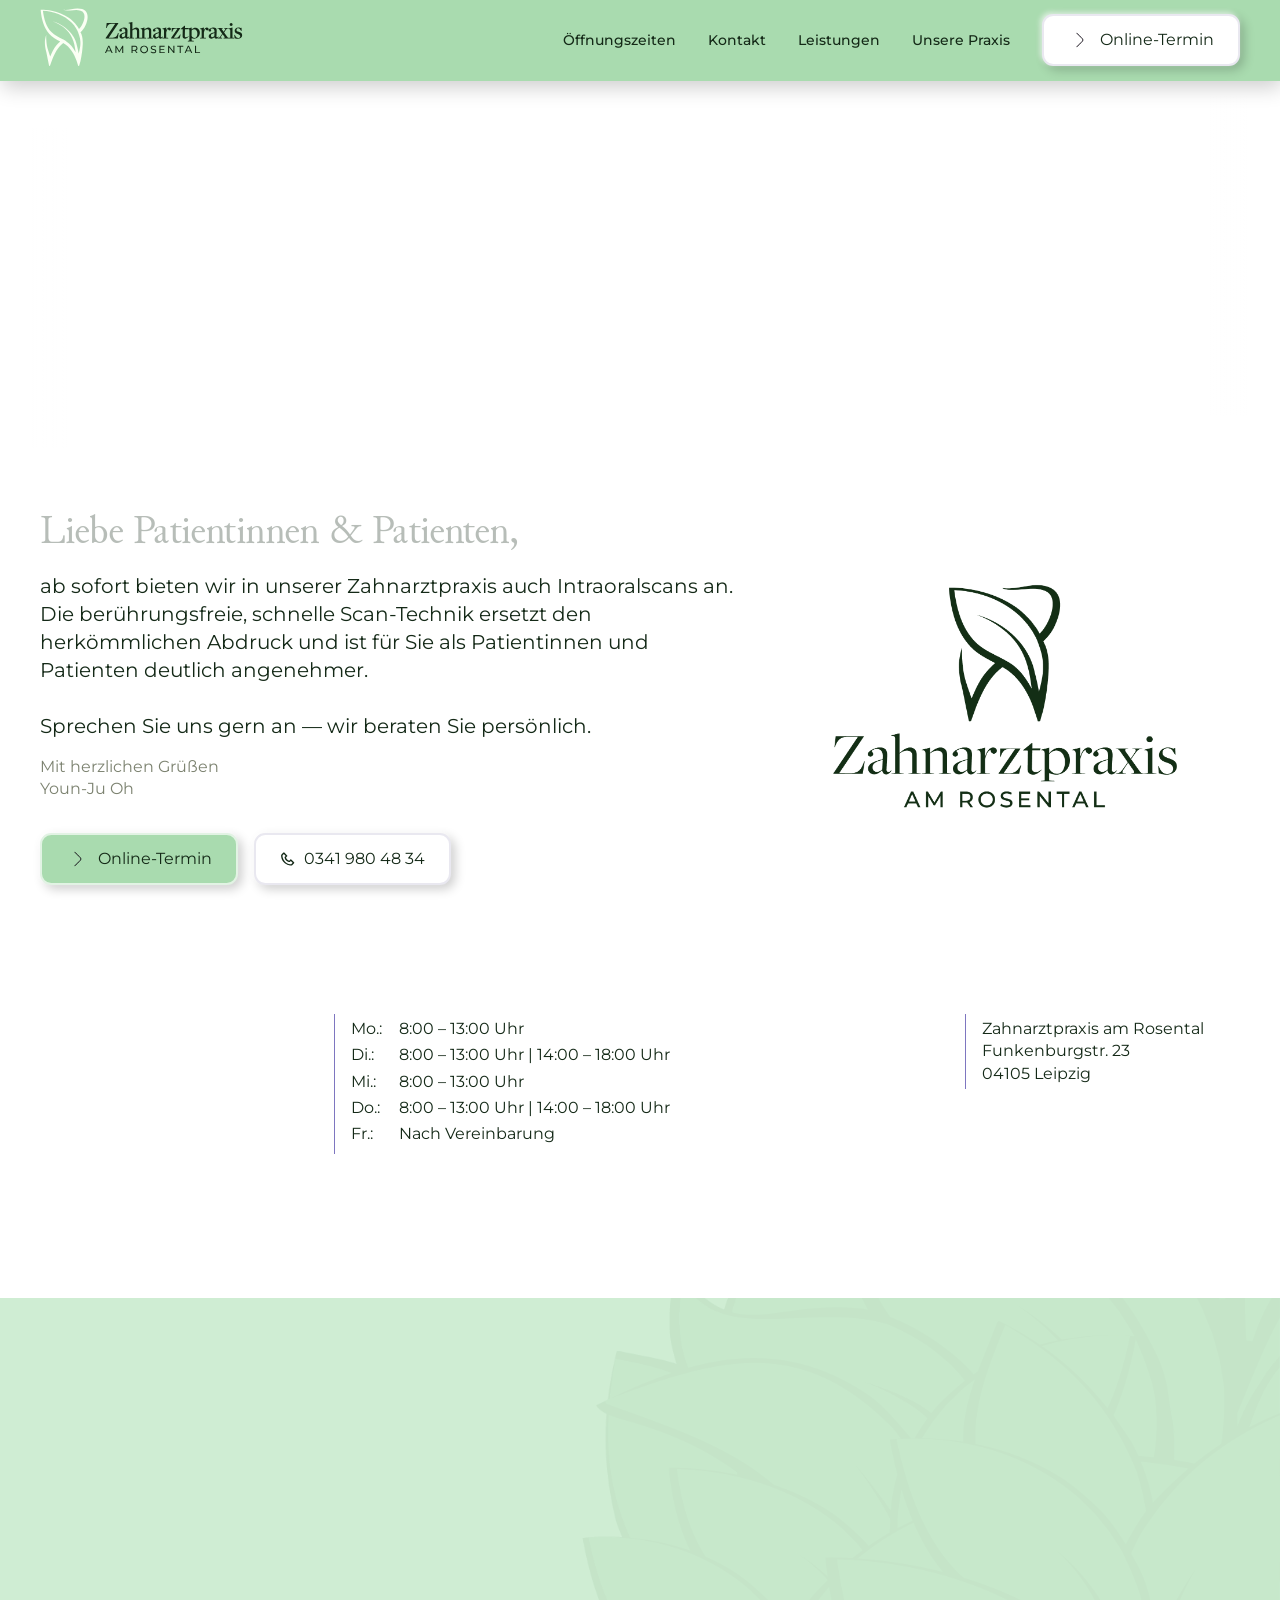
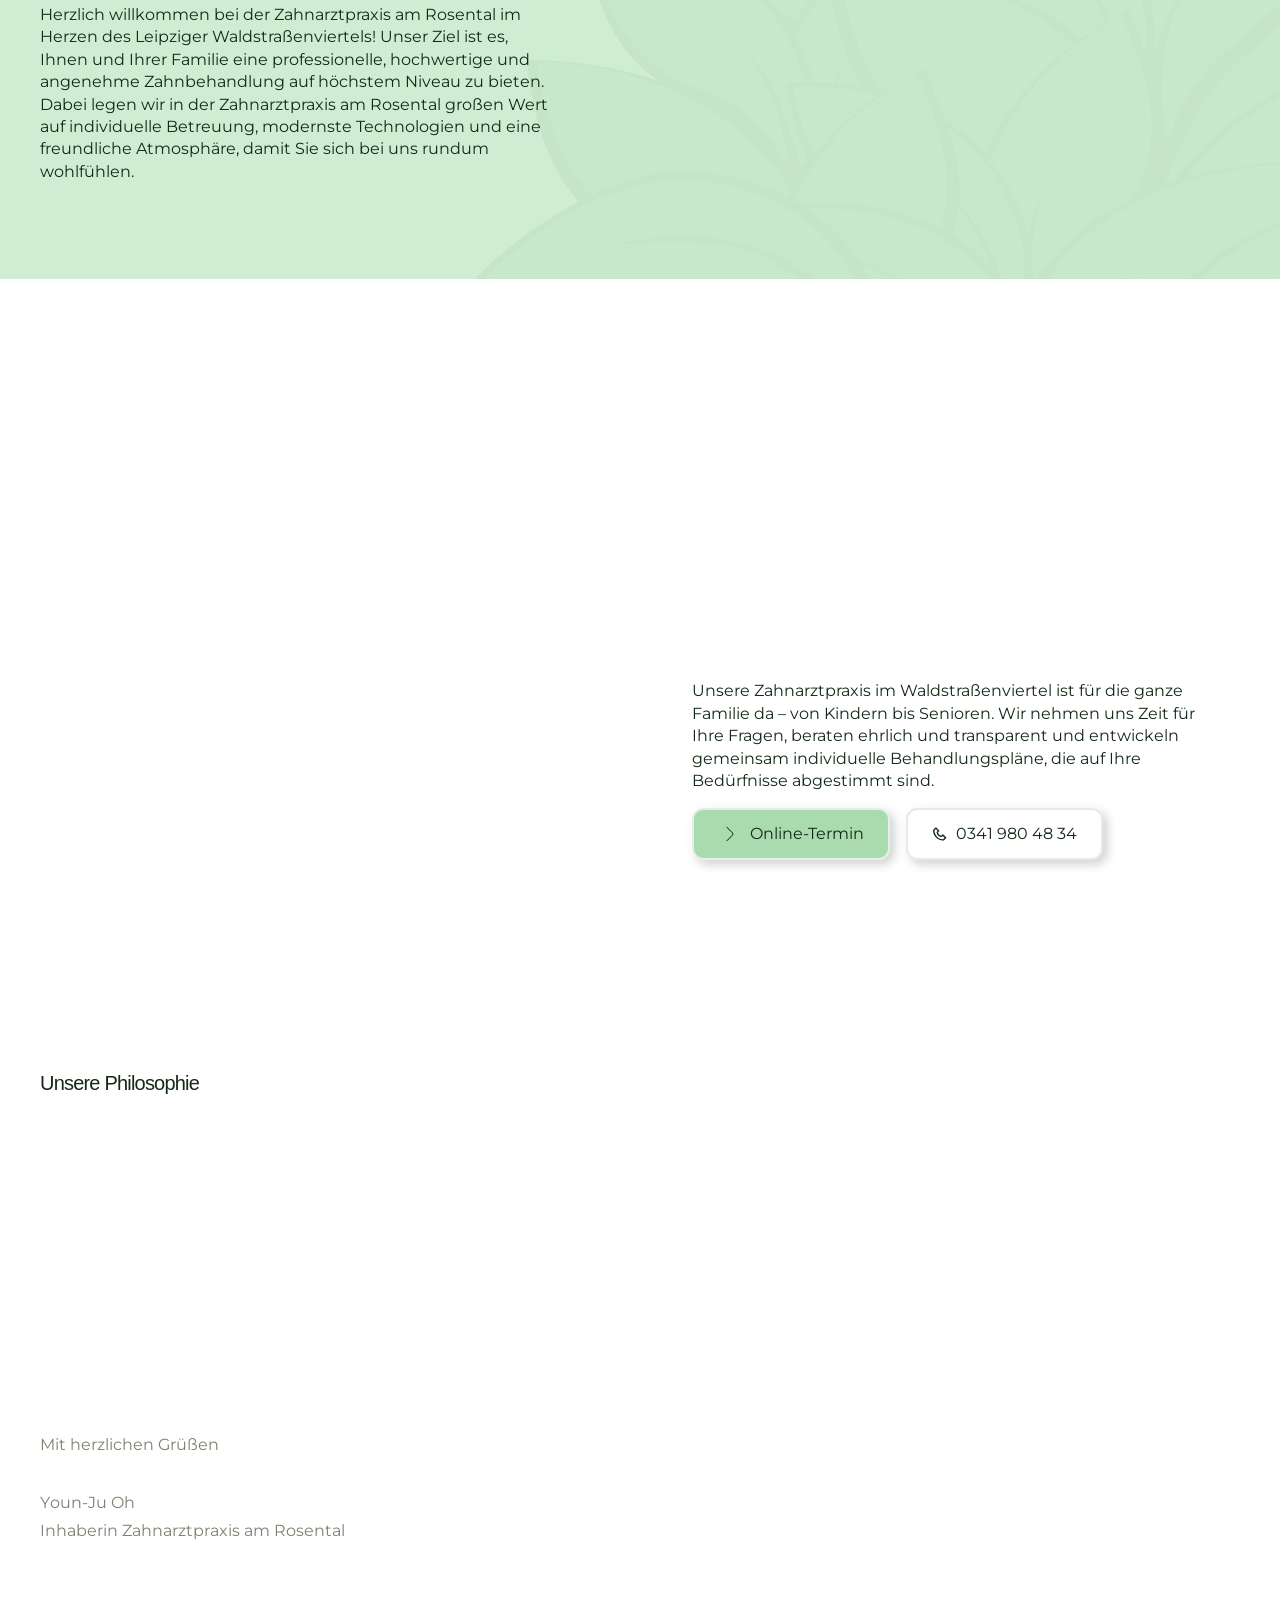
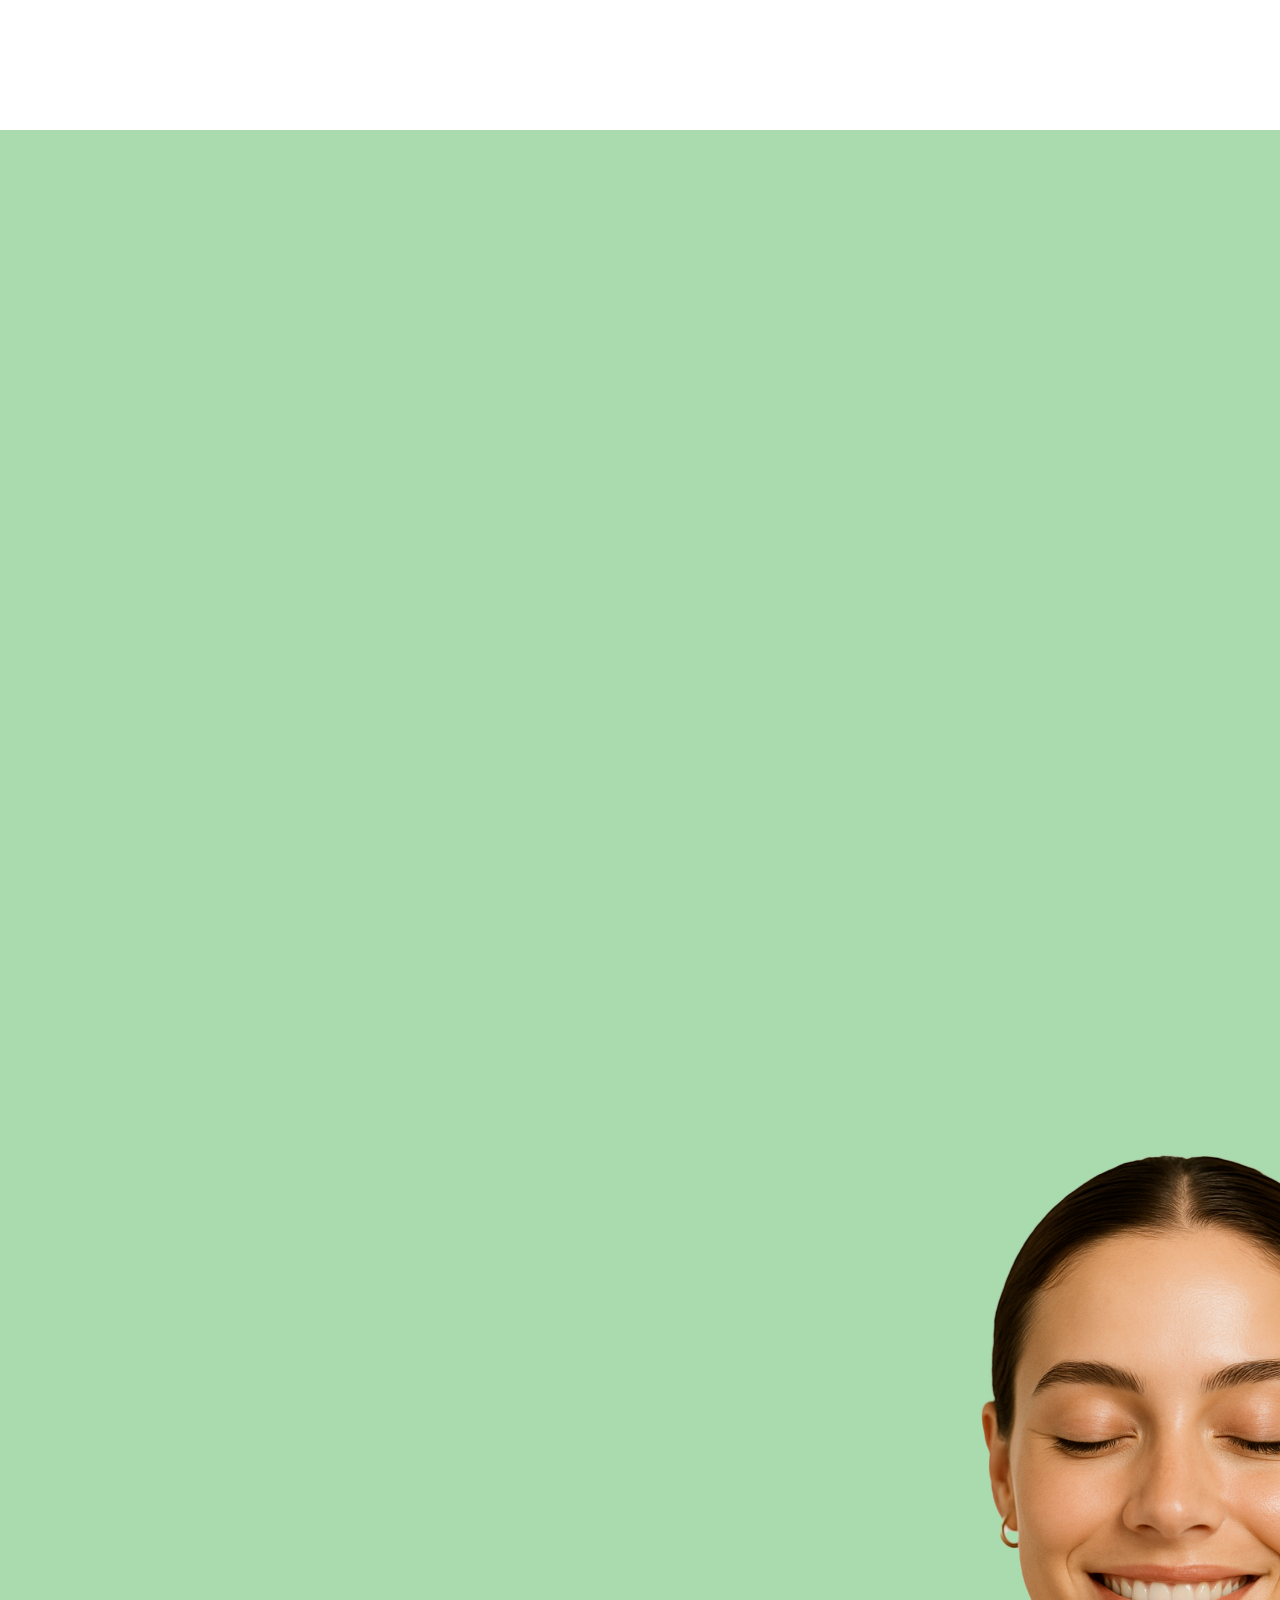
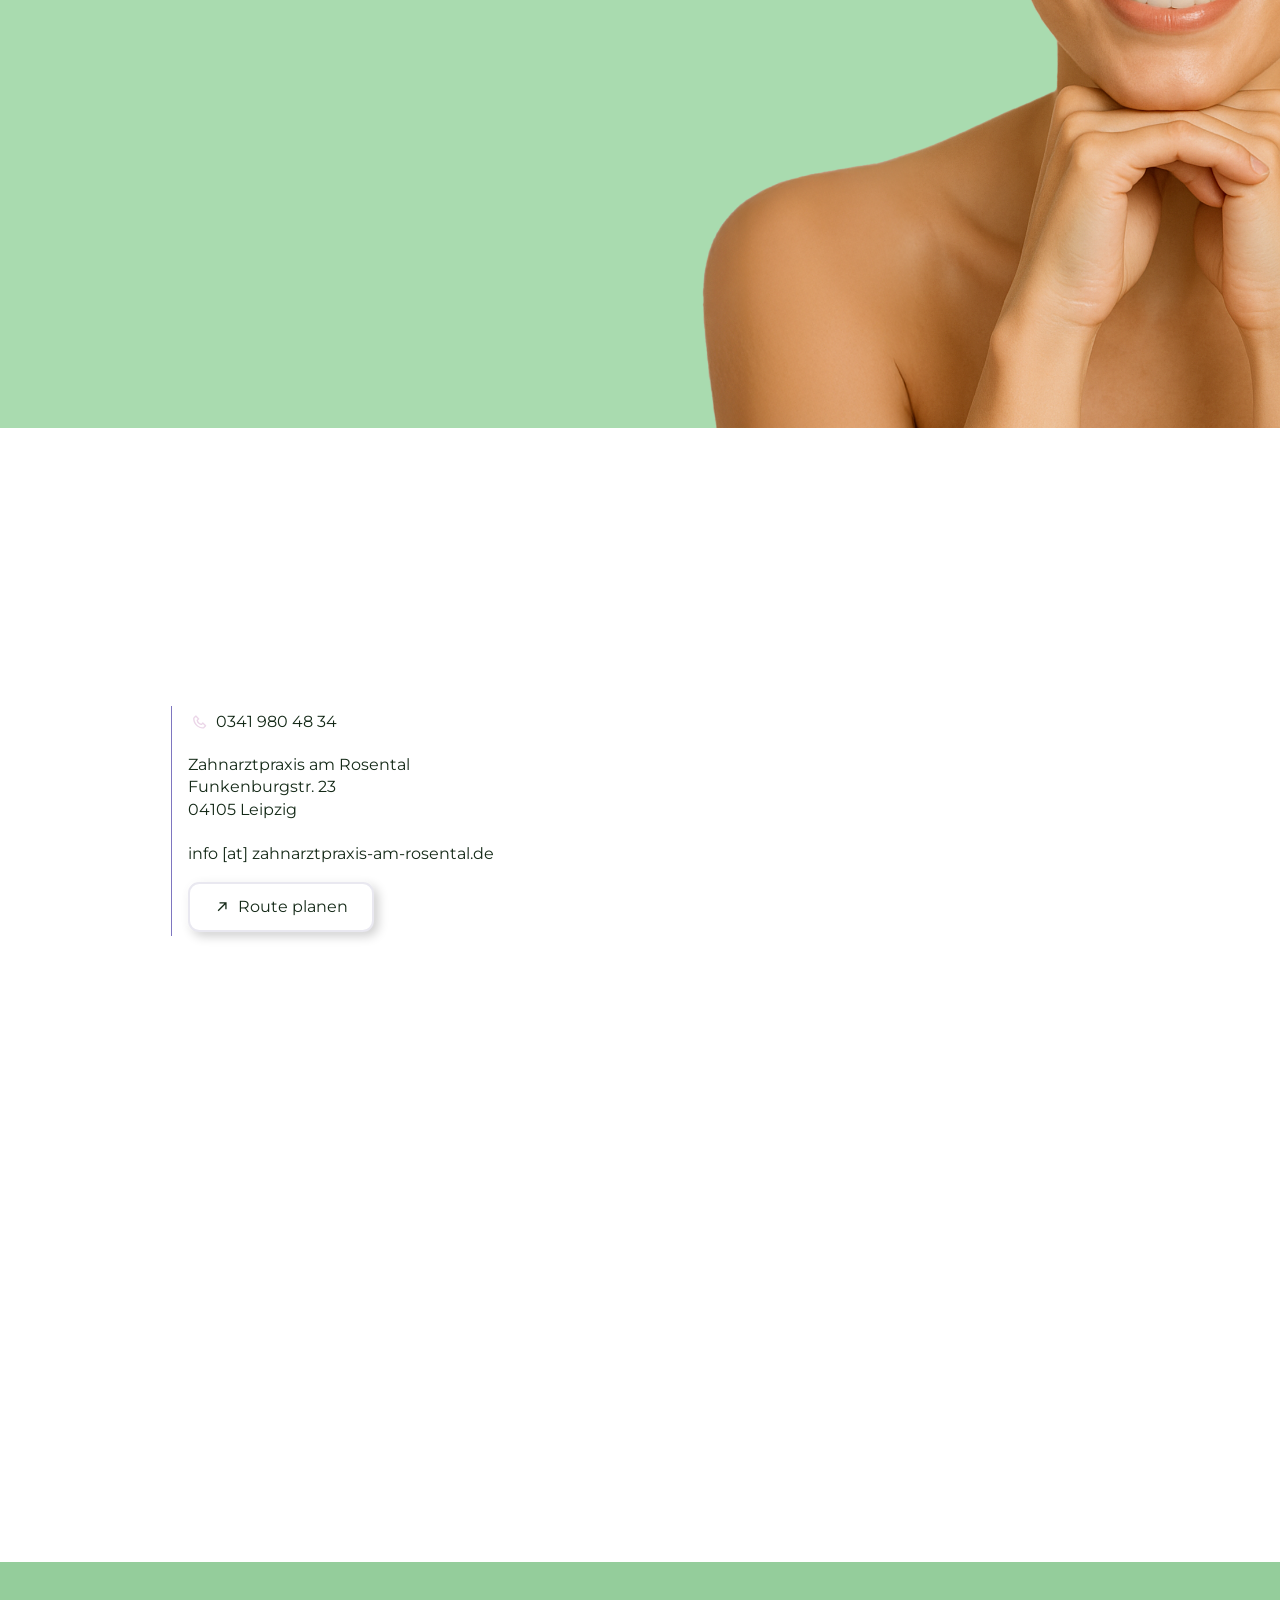
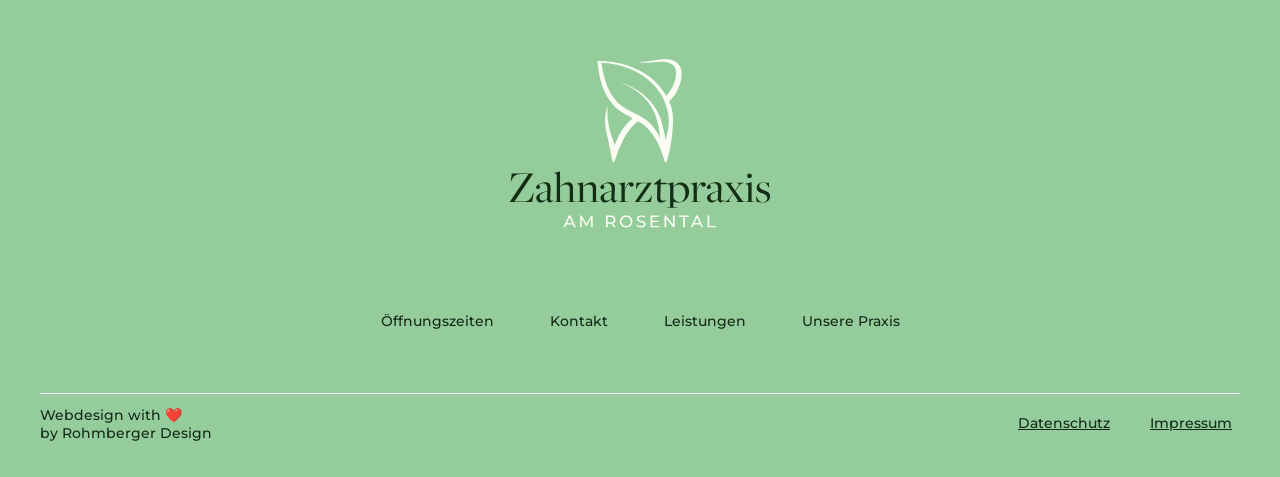
==== commit fc1d016d: "Google Maps als Zwei-Klick-Loesung einbinden Die Karte wurde bisher als iframe direkt beim Seitenauf" ====
--- a/index.html
+++ b/index.html
@@ -17,6 +17,7 @@
   <link href="css/normalize.css" rel="stylesheet" type="text/css">
   <link href="css/webflow.css" rel="stylesheet" type="text/css">
   <link href="css/zahnarztpraxis-am-rosenta-92b5088e8cdc2.webflow.css" rel="stylesheet" type="text/css">
+  <link href="css/maps-consent.css" rel="stylesheet" type="text/css">
   <style>@media (min-width:992px) {html.w-mod-js:not(.w-mod-ix) [data-w-id="70f352c4-85b5-3580-af21-0c6401326d90"] {-webkit-transform:translate3d(0%, 0, 0) scale3d(1, 1, 1) rotateX(0) rotateY(0) rotateZ(0) skew(0, 0);-moz-transform:translate3d(0%, 0, 0) scale3d(1, 1, 1) rotateX(0) rotateY(0) rotateZ(0) skew(0, 0);-ms-transform:translate3d(0%, 0, 0) scale3d(1, 1, 1) rotateX(0) rotateY(0) rotateZ(0) skew(0, 0);transform:translate3d(0%, 0, 0) scale3d(1, 1, 1) rotateX(0) rotateY(0) rotateZ(0) skew(0, 0);}}@media (max-width:991px) and (min-width:768px) {html.w-mod-js:not(.w-mod-ix) [data-w-id="70f352c4-85b5-3580-af21-0c6401326d90"] {-webkit-transform:translate3d(0%, 0, 0) scale3d(1, 1, 1) rotateX(0) rotateY(0) rotateZ(0) skew(0, 0);-moz-transform:translate3d(0%, 0, 0) scale3d(1, 1, 1) rotateX(0) rotateY(0) rotateZ(0) skew(0, 0);-ms-transform:translate3d(0%, 0, 0) scale3d(1, 1, 1) rotateX(0) rotateY(0) rotateZ(0) skew(0, 0);transform:translate3d(0%, 0, 0) scale3d(1, 1, 1) rotateX(0) rotateY(0) rotateZ(0) skew(0, 0);}}@media (max-width:767px) and (min-width:480px) {html.w-mod-js:not(.w-mod-ix) [data-w-id="70f352c4-85b5-3580-af21-0c6401326d90"] {-webkit-transform:translate3d(0%, 0, 0) scale3d(1, 1, 1) rotateX(0) rotateY(0) rotateZ(0) skew(0, 0);-moz-transform:translate3d(0%, 0, 0) scale3d(1, 1, 1) rotateX(0) rotateY(0) rotateZ(0) skew(0, 0);-ms-transform:translate3d(0%, 0, 0) scale3d(1, 1, 1) rotateX(0) rotateY(0) rotateZ(0) skew(0, 0);transform:translate3d(0%, 0, 0) scale3d(1, 1, 1) rotateX(0) rotateY(0) rotateZ(0) skew(0, 0);}}@media (max-width:479px) {html.w-mod-js:not(.w-mod-ix) [data-w-id="70f352c4-85b5-3580-af21-0c6401326d90"] {-webkit-transform:translate3d(0%, 0, 0) scale3d(1, 1, 1) rotateX(0) rotateY(0) rotateZ(0) skew(0, 0);-moz-transform:translate3d(0%, 0, 0) scale3d(1, 1, 1) rotateX(0) rotateY(0) rotateZ(0) skew(0, 0);-ms-transform:translate3d(0%, 0, 0) scale3d(1, 1, 1) rotateX(0) rotateY(0) rotateZ(0) skew(0, 0);transform:translate3d(0%, 0, 0) scale3d(1, 1, 1) rotateX(0) rotateY(0) rotateZ(0) skew(0, 0);}}</style>
   <script type="text/javascript">!function(o,c){var n=c.documentElement,t=" w-mod-";n.className+=t+"js",("ontouchstart"in o||o.DocumentTouch&&c instanceof DocumentTouch)&&(n.className+=t+"touch")}(window,document);</script>
   <link href="images/favicon.jpg" rel="shortcut icon" type="image/x-icon">
@@ -1591,7 +1592,23 @@
                   <div class="margin-small"></div>
                 </div>
                 <div class="image-wrapper shadow-medium">
-                  <div class="maps-embed w-embed w-iframe"><iframe src="https://www.google.com/maps/embed?pb=!1m18!1m12!1m3!1d3704.960088909824!2d12.359139458481808!3d51.34574346804641!2m3!1f0!2f0!3f0!3m2!1i1024!2i768!4f13.1!3m3!1m2!1s0x490db5d542f8f3e1%3A0x3c4e81083d87c8a2!2sZahnarztpraxis%20am%20Rosental!5e1!3m2!1sde!2sde!4v1746738182709!5m2!1sde!2sde" width="100%" height="100%" style="border:0;" allowfullscreen="" loading="lazy" referrerpolicy="no-referrer-when-downgrade"></iframe></div>
+                  <div class="maps-embed w-embed w-iframe">
+                    <div class="maps-consent" data-maps-placeholder data-maps-src="https://www.google.com/maps/embed?pb=!1m18!1m12!1m3!1d3704.960088909824!2d12.359139458481808!3d51.34574346804641!2m3!1f0!2f0!3f0!3m2!1i1024!2i768!4f13.1!3m3!1m2!1s0x490db5d542f8f3e1%3A0x3c4e81083d87c8a2!2sZahnarztpraxis%20am%20Rosental!5e1!3m2!1sde!2sde!4v1746738182709!5m2!1sde!2sde">
+                      <div class="maps-consent__inner">
+                        <svg class="maps-consent__pin" viewBox="0 0 24 24" fill="none" stroke="currentColor" stroke-width="1.5" stroke-linecap="round" stroke-linejoin="round" aria-hidden="true" focusable="false">
+                          <path d="M20 10c0 5.5-8 12-8 12s-8-6.5-8-12a8 8 0 0 1 16 0Z"></path>
+                          <circle cx="12" cy="10" r="3"></circle>
+                        </svg>
+                        <p class="maps-consent__title">Karte von Google Maps</p>
+                        <p class="maps-consent__text">Wenn Sie die Karte laden, wird eine Verbindung zu Google hergestellt. Dabei werden Ihre IP-Adresse und weitere Daten an Google übertragen. Näheres dazu finden Sie in unserer <a href="/datenschutzerklarung">Datenschutzerklärung</a>.</p>
+                        <div class="maps-consent__actions">
+                          <button type="button" class="maps-consent__button" data-maps-accept>Karte laden</button>
+                          <button type="button" class="maps-consent__button maps-consent__button--secondary" data-maps-remember>Laden und merken</button>
+                        </div>
+                        <p class="maps-consent__note">Sie erreichen uns auch ohne Karte: Funkenburgstraße 23, 04105 Leipzig.</p>
+                      </div>
+                    </div>
+                  </div>
                 </div>
               </div>
             </div>
@@ -1668,5 +1685,6 @@
   </div>
   <script src="js/vendor/jquery-3.5.1.min.js" type="text/javascript"></script>
   <script src="js/webflow.js" type="text/javascript"></script>
+<script src="js/maps-consent.js" type="text/javascript"></script>
 </body>
 </html>
--- a/css/maps-consent.css
+++ b/css/maps-consent.css
@@ -0,0 +1,135 @@
+/* Zwei-Klick-Loesung fuer die Google-Maps-Einbettung.
+   Die Karte wird erst nach ausdruecklicher Zustimmung geladen; bis dahin
+   geht kein Request an Google. Optik folgt den Marken-Tokens der Seite. */
+
+.maps-consent {
+  aspect-ratio: 3 / 2;
+  width: 100%;
+  height: 100%;
+  position: relative;
+  display: flex;
+  align-items: center;
+  justify-content: center;
+  padding: 2rem 1.5rem;
+  text-align: center;
+  background-color: var(--brand-100, #f1f9f2);
+  background-image:
+    radial-gradient(circle at 22% 28%, var(--brand-200, #e2f3e4) 0%, rgba(226, 243, 228, 0) 55%),
+    radial-gradient(circle at 78% 74%, var(--brand-300, #cfedd3) 0%, rgba(207, 237, 211, 0) 52%);
+  color: var(--black, #142917);
+}
+
+/* Dezentes Straßenraster als Andeutung einer Karte — rein dekorativ, kein externes Asset. */
+.maps-consent::before {
+  content: "";
+  position: absolute;
+  inset: 0;
+  background-image:
+    linear-gradient(to right, var(--brand-500, #a9dbaf) 1px, transparent 1px),
+    linear-gradient(to bottom, var(--brand-500, #a9dbaf) 1px, transparent 1px);
+  background-size: 3.5rem 3.5rem;
+  opacity: .35;
+  pointer-events: none;
+}
+
+.maps-consent__inner {
+  position: relative;
+  max-width: 30rem;
+  display: flex;
+  flex-direction: column;
+  align-items: center;
+  gap: .75rem;
+}
+
+.maps-consent__pin {
+  width: 2.5rem;
+  height: 2.5rem;
+  color: var(--brand-900, #39593d);
+  flex: none;
+}
+
+.maps-consent__title {
+  margin: 0;
+  font-family: Junicode, Georgia, serif;
+  font-size: 1.5rem;
+  line-height: 1.25;
+  font-weight: 400;
+  color: var(--black, #142917);
+}
+
+.maps-consent__text {
+  margin: 0;
+  font-size: .9375rem;
+  line-height: 1.55;
+  color: var(--neutra-700, #7c8270);
+}
+
+.maps-consent__text a {
+  color: var(--brand-900, #39593d);
+  text-decoration: underline;
+}
+
+.maps-consent__actions {
+  display: flex;
+  flex-wrap: wrap;
+  gap: .5rem;
+  justify-content: center;
+  margin-top: .5rem;
+}
+
+.maps-consent__button {
+  appearance: none;
+  border: 1px solid var(--brand-900, #39593d);
+  border-radius: 62.5rem;
+  padding: .75rem 1.5rem;
+  font-family: inherit;
+  font-size: 1rem;
+  line-height: 1.2;
+  color: var(--black, #142917);
+  background-color: var(--brand-500, #a9dbaf);
+  cursor: pointer;
+  transition: background-color .2s ease, color .2s ease;
+}
+
+.maps-consent__button:hover {
+  background-color: var(--brand-900, #39593d);
+  color: var(--white, #fff);
+}
+
+.maps-consent__button:focus-visible {
+  outline: 2px solid var(--brand-900, #39593d);
+  outline-offset: 3px;
+}
+
+.maps-consent__button--secondary {
+  background-color: transparent;
+  border-color: var(--border, #aeb39f);
+}
+
+.maps-consent__button--secondary:hover {
+  background-color: var(--white, #fff);
+  color: var(--black, #142917);
+  border-color: var(--brand-900, #39593d);
+}
+
+.maps-consent__note {
+  margin: .25rem 0 0;
+  font-size: .8125rem;
+  line-height: 1.4;
+  color: var(--neutra-700, #7c8270);
+}
+
+/* Nach Zustimmung fuellt das iframe denselben Rahmen wie zuvor. */
+.maps-consent__frame {
+  width: 100%;
+  height: 100%;
+  border: 0;
+  display: block;
+}
+
+@media (max-width: 30rem) {
+  .maps-consent { padding: 1.5rem 1rem; }
+  .maps-consent__title { font-size: 1.25rem; }
+  .maps-consent__actions { flex-direction: column; align-self: stretch; }
+  .maps-consent__button { width: 100%; }
+}
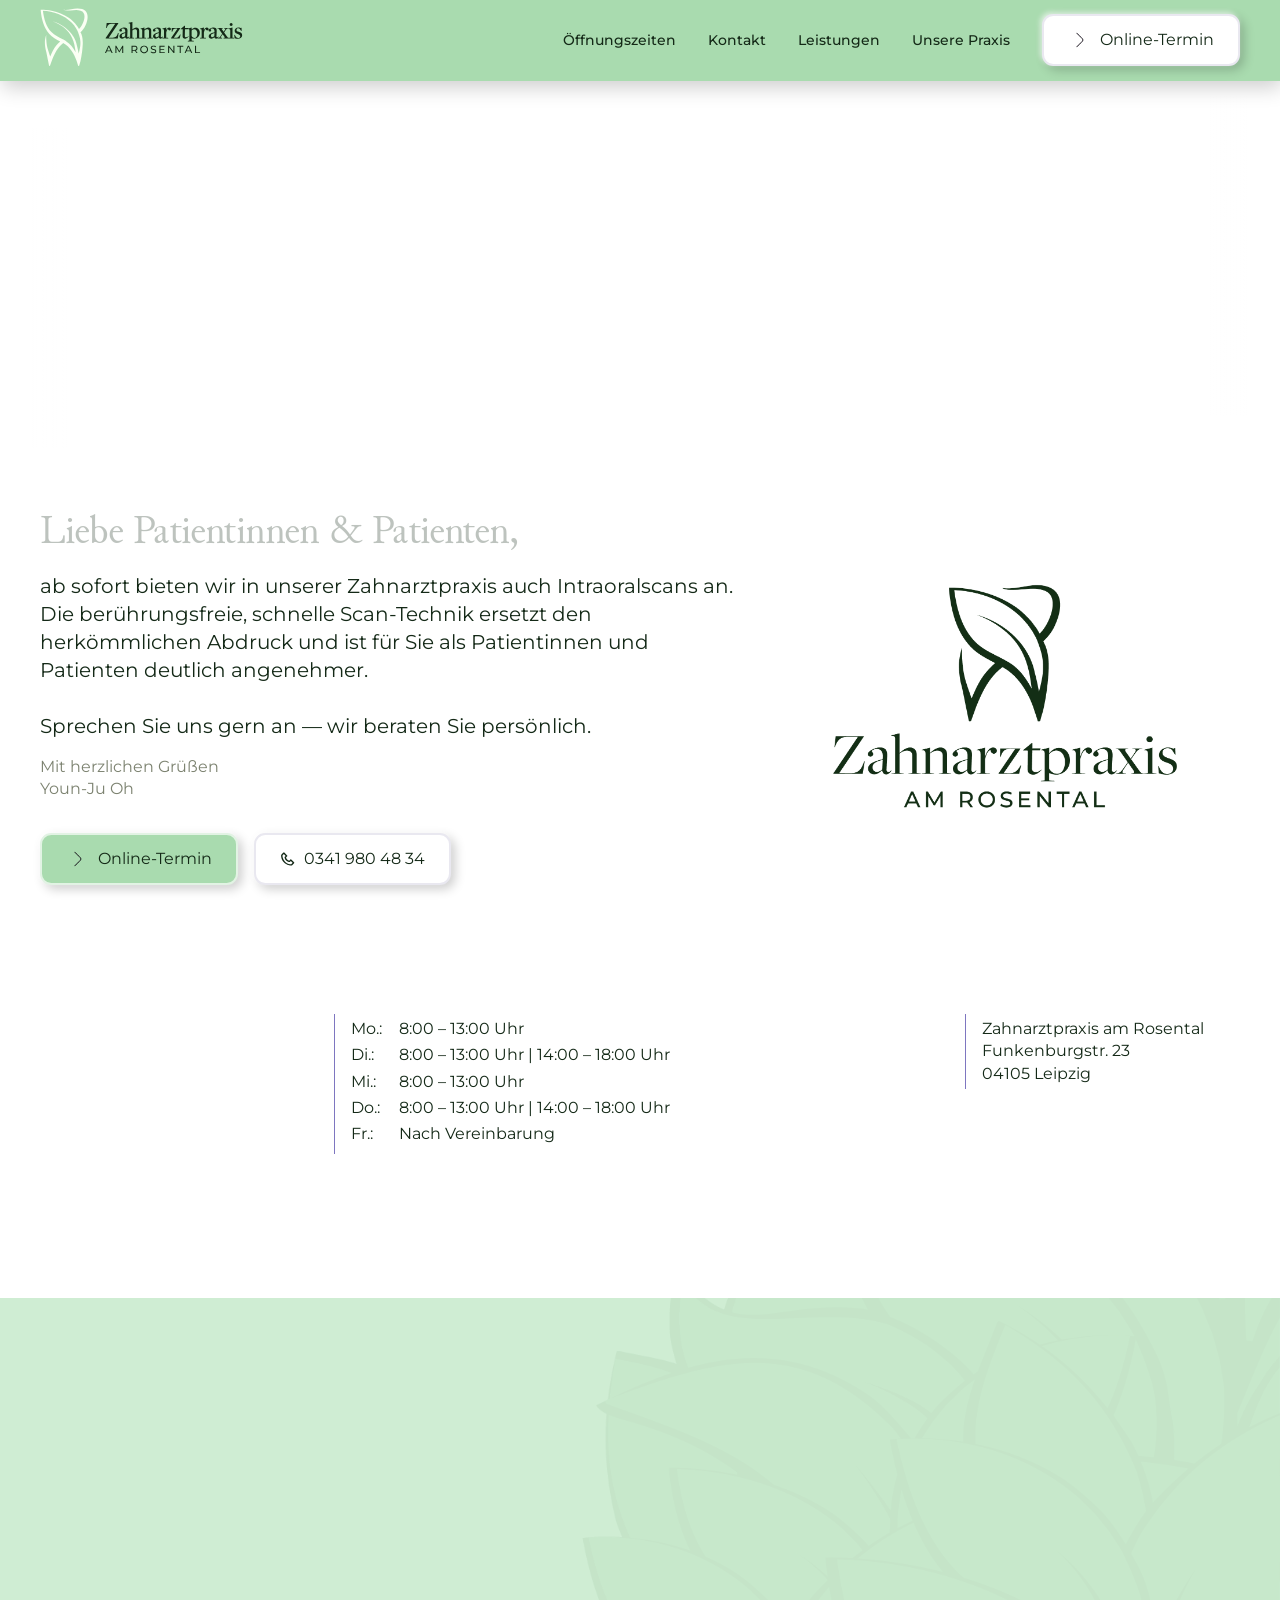
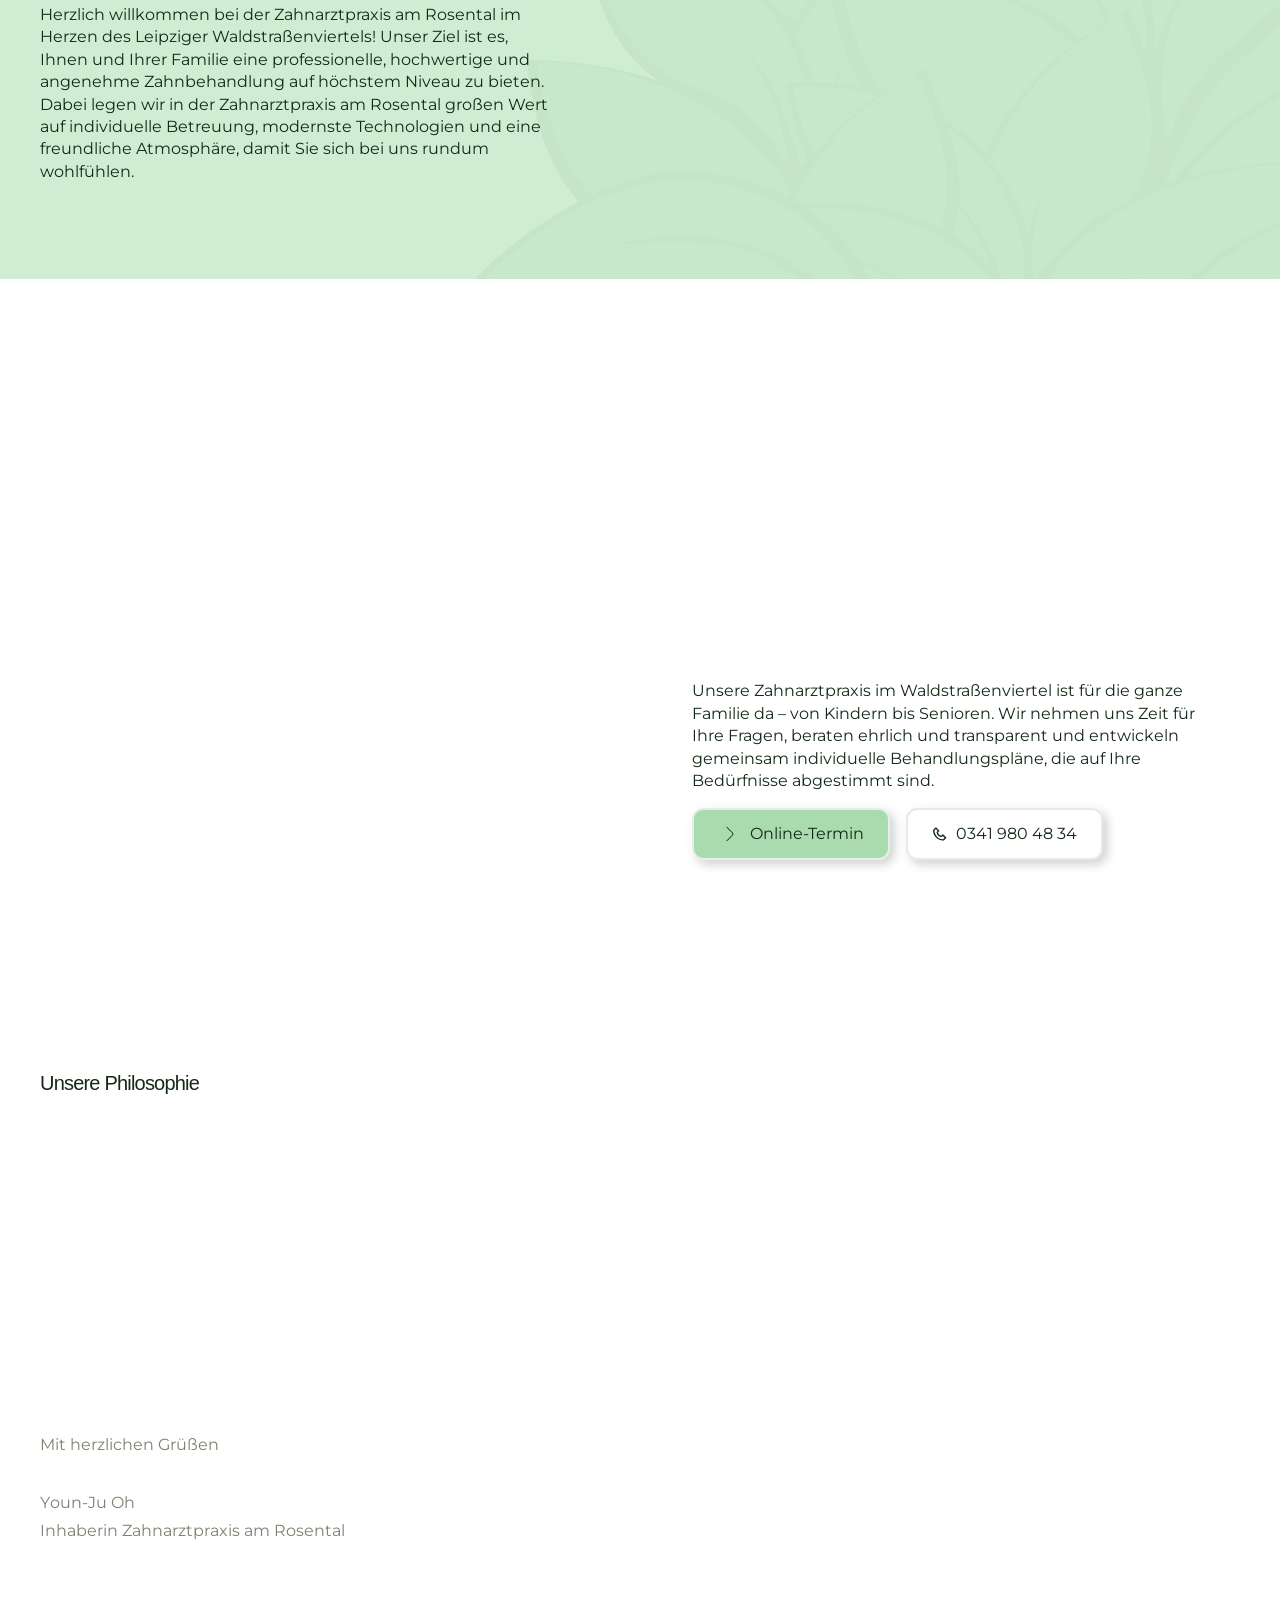
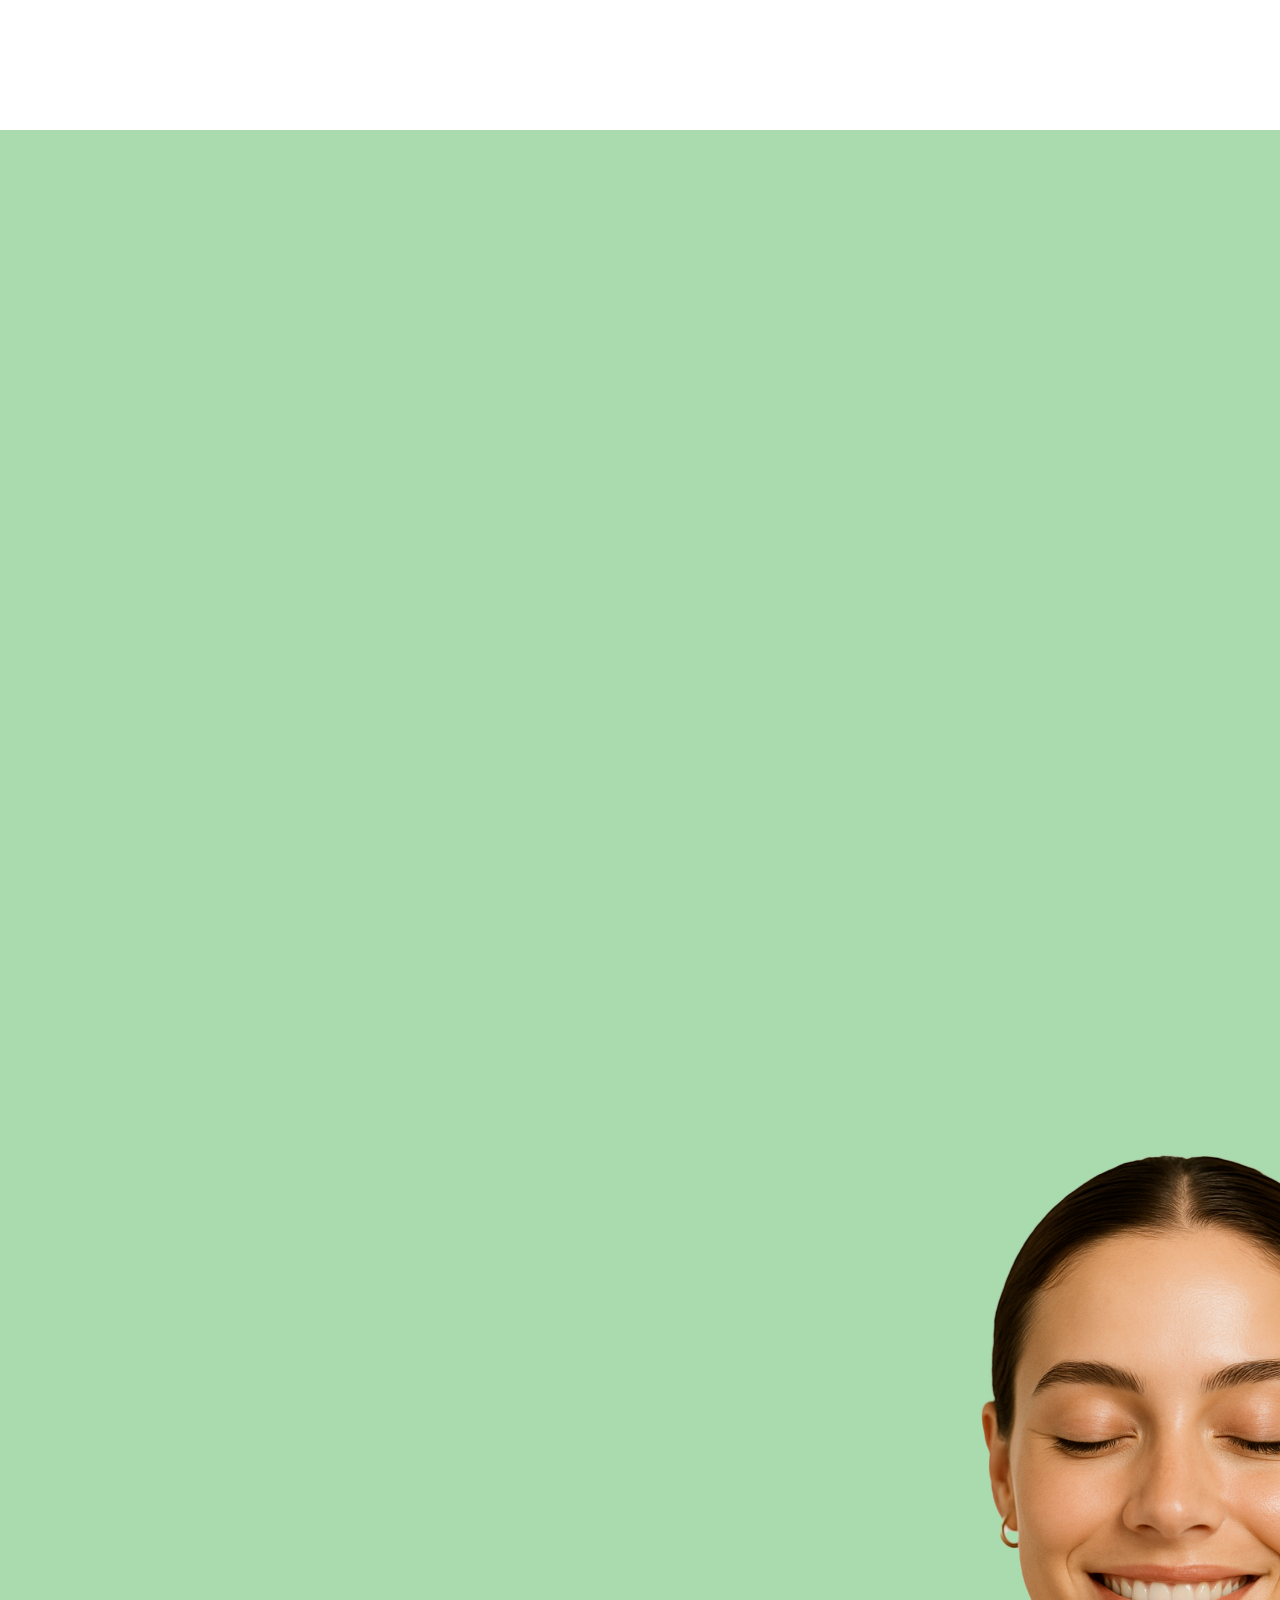
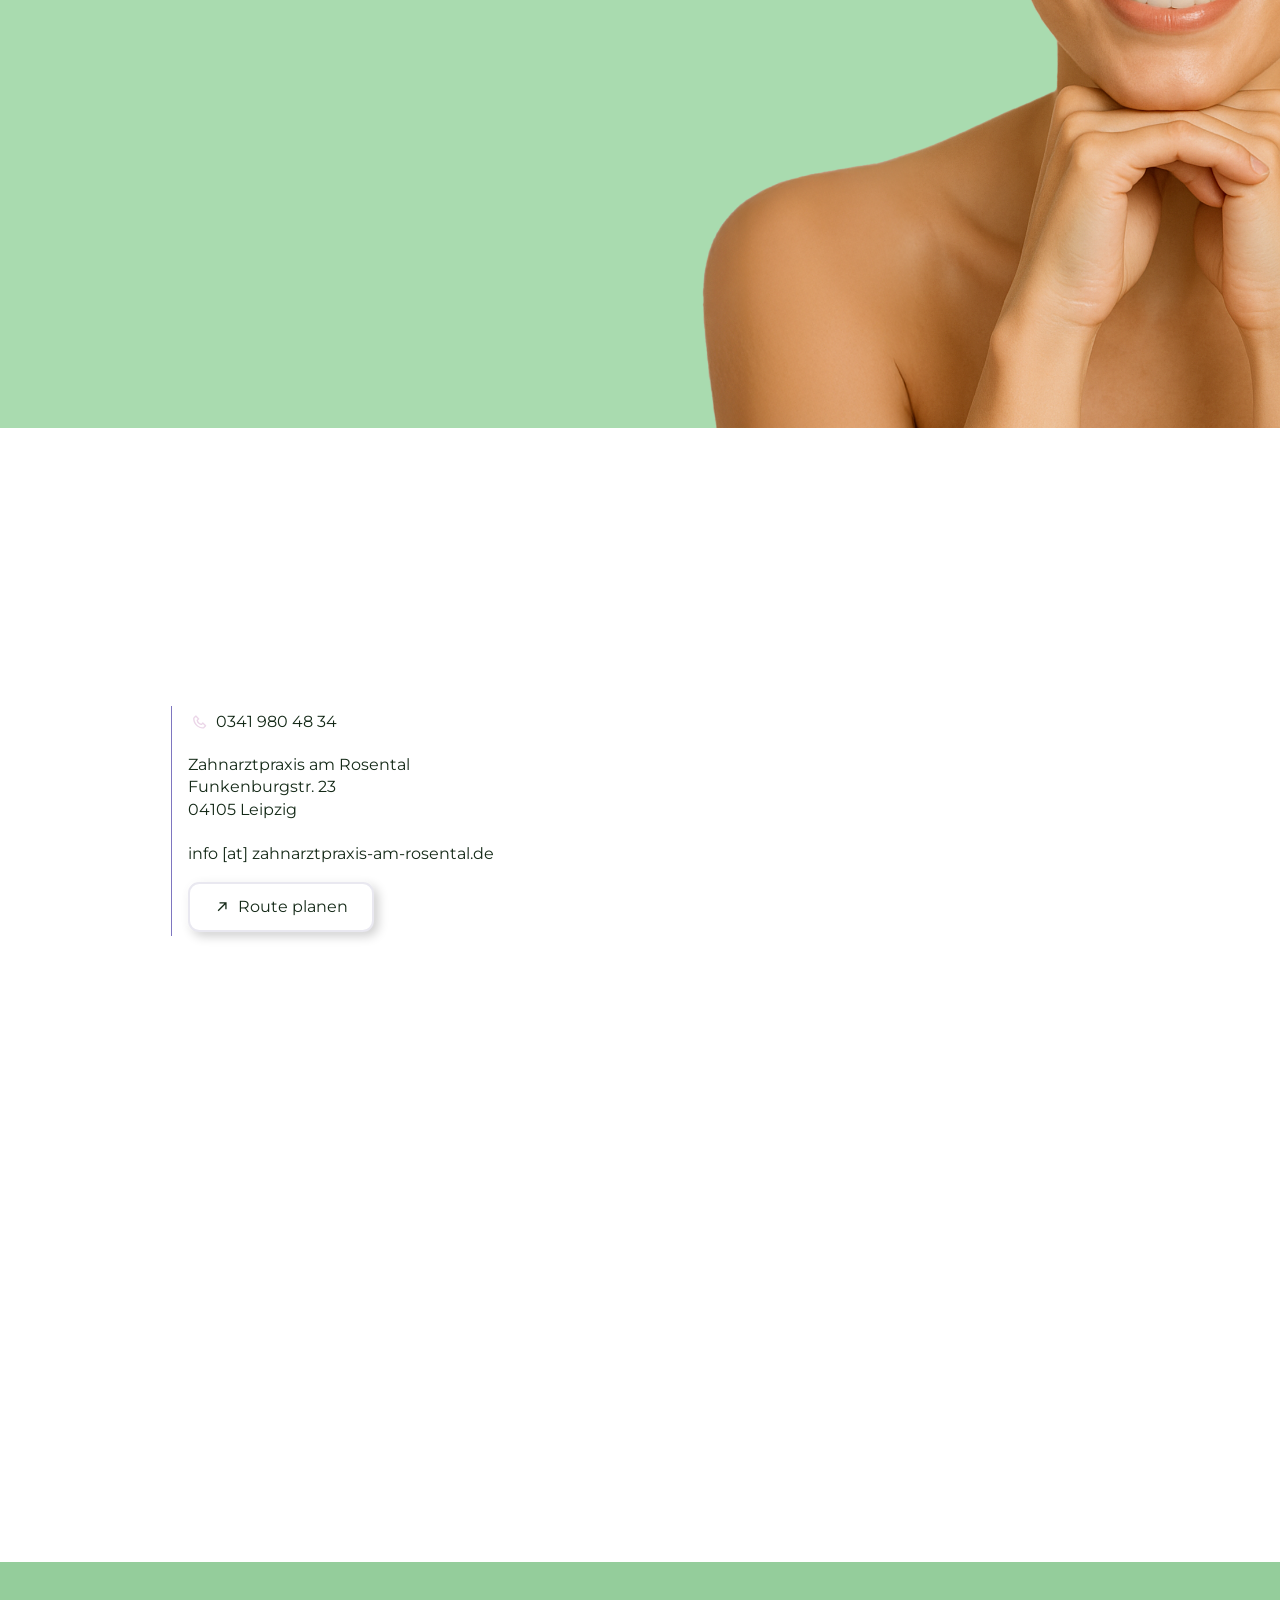
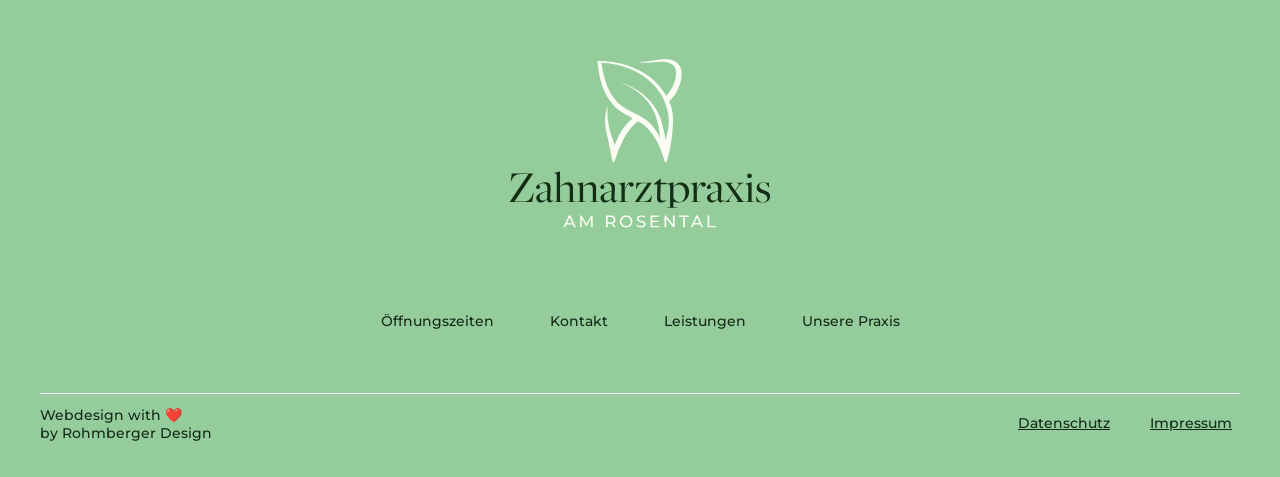
==== commit 4e4975c5: "Vercel Web Analytics einbinden Auf allen fuenf Seiten das Script-Tag vor </body> ergaenzt. Das Proje" ====
--- a/index.html
+++ b/index.html
@@ -1686,5 +1686,7 @@
   <script src="js/vendor/jquery-3.5.1.min.js" type="text/javascript"></script>
   <script src="js/webflow.js" type="text/javascript"></script>
 <script src="js/maps-consent.js" type="text/javascript"></script>
+<!-- Vercel Web Analytics — wird von Vercel selbst ausgeliefert, kein externer Host -->
+<script defer src="/_vercel/insights/script.js"></script>
 </body>
 </html>
